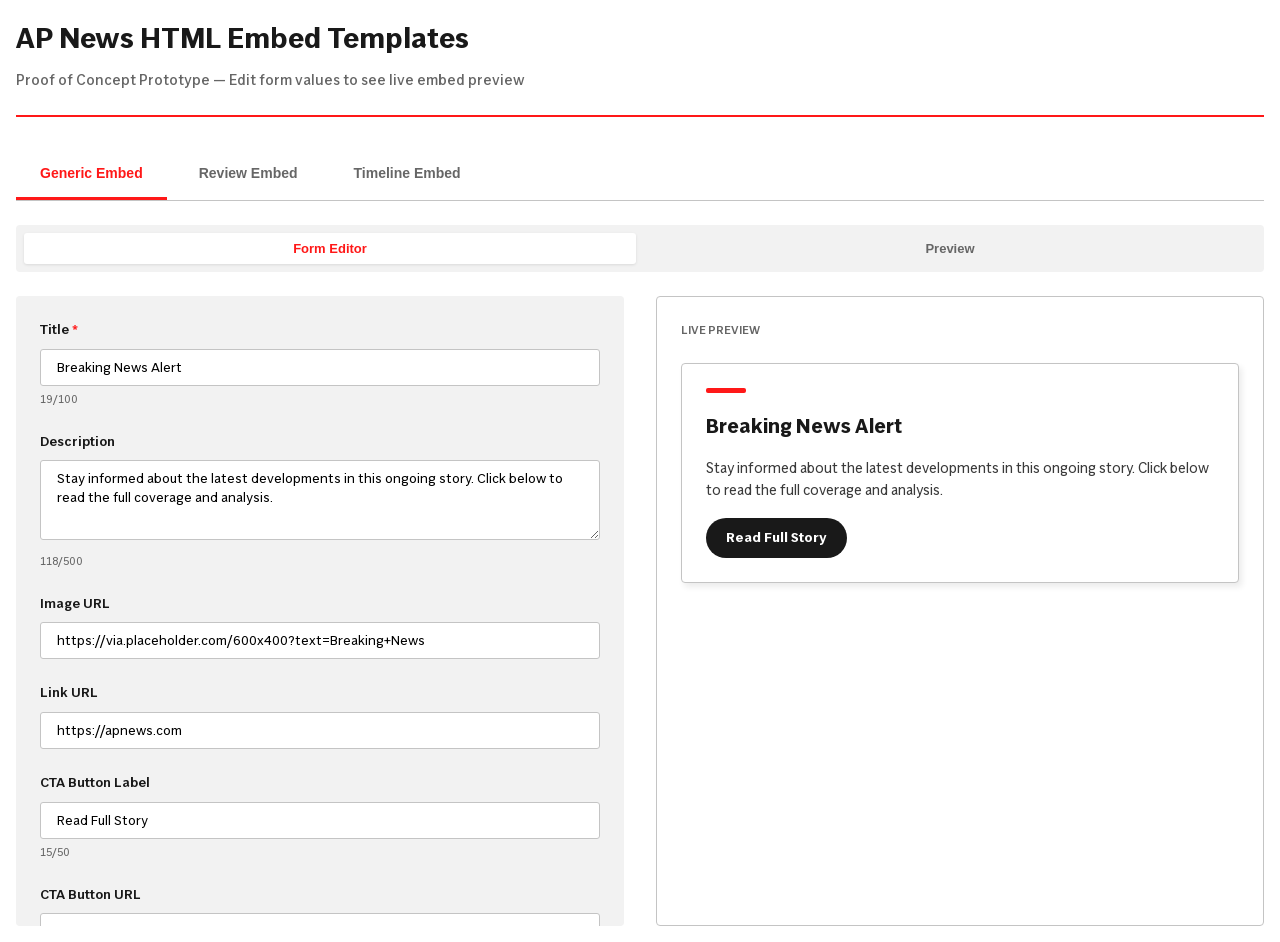
==== index.html @ eedd8fd5 "Apply AP design tokens, fix embed styling and bugs - Link ap-design-tokens.css; use AP Var variable " ====
<!DOCTYPE html>
<html lang="en">
<head>
  <meta charset="UTF-8">
  <meta name="viewport" content="width=device-width, initial-scale=1.0">
  <title>AP News HTML Embed Templates — Prototype</title>
  <link rel="stylesheet" href="ap-design-tokens.css">
  <style>
    * {
      margin: 0;
      padding: 0;
      box-sizing: border-box;
    }

    :root {
      --ap-red: var(--ap-color-brand-ap-accent-red);
      --ap-red-dark: var(--ap-color-brand-ap-adaptive-red);
      --ap-black: var(--ap-color-text-primary);
      --ap-gray-100: var(--ap-color-backgrounds-secondary);
      --ap-gray-300: var(--ap-color-elements-border-moderate);
      --ap-gray-500: var(--ap-color-text-secondary);
      --ap-gray-700: #3a3a3a;
      --spacing-xs: var(--ap-spacing-100);
      --spacing-sm: var(--ap-spacing-200);
      --spacing-md: var(--ap-spacing-400);
      --spacing-lg: var(--ap-spacing-600);
      --spacing-xl: var(--ap-spacing-700);
    }

    body {
      font-family: var(--ap-font-family);
      background: #fff;
      color: var(--ap-black);
      line-height: 1.6;
    }

    .container {
      max-width: 1400px;
      margin: 0 auto;
      padding: var(--spacing-md);
    }

    header {
      border-bottom: 2px solid var(--ap-red);
      padding-bottom: var(--spacing-lg);
      margin-bottom: var(--spacing-xl);
    }

    h1 {
      font-size: 28px;
      font-weight: 700;
      margin-bottom: var(--spacing-sm);
    }

    .subtitle {
      font-size: var(--ap-text-size-body-sm);
      color: var(--ap-gray-500);
      font-weight: 500;
    }

    /* Tabs Navigation */
    .tabs-nav {
      display: flex;
      gap: var(--spacing-sm);
      border-bottom: 1px solid var(--ap-gray-300);
      margin-bottom: var(--spacing-lg);
    }

    .tab-button {
      padding: var(--spacing-md) var(--spacing-lg);
      background: none;
      border: none;
      border-bottom: 3px solid transparent;
      cursor: pointer;
      font-size: var(--ap-text-size-nav-link);
      font-weight: 600;
      color: var(--ap-gray-500);
      transition: all 0.2s ease;
    }

    .tab-button:hover {
      color: var(--ap-black);
    }

    .tab-button.active {
      color: var(--ap-red);
      border-bottom-color: var(--ap-red);
    }

    .tab-content {
      display: none;
    }

    .tab-content.active {
      display: block;
    }

    /* Sub-tabs for Form/Preview */
    .sub-tabs {
      display: flex;
      gap: var(--spacing-sm);
      background: var(--ap-gray-100);
      padding: var(--spacing-sm);
      border-radius: 4px;
      margin-bottom: var(--spacing-lg);
    }

    .sub-tab-button {
      flex: 1;
      padding: var(--spacing-sm) var(--spacing-md);
      background: transparent;
      border: none;
      cursor: pointer;
      font-size: 13px;
      font-weight: 600;
      color: var(--ap-gray-500);
      border-radius: var(--ap-layout-border-radius-sm);
      transition: all 0.2s ease;
    }

    .sub-tab-button:hover {
      background: rgba(255, 24, 24, 0.1);
    }

    .sub-tab-button.active {
      background: white;
      color: var(--ap-red);
      box-shadow: 0 1px 3px rgba(0, 0, 0, 0.1);
    }

    .sub-tab-content {
      display: none;
    }

    .sub-tab-content.active {
      display: block;
    }

    /* Layout: Form and Preview side-by-side */
    .editor-layout {
      display: grid;
      grid-template-columns: 1fr 1fr;
      gap: var(--spacing-xl);
    }

    @media (max-width: 1024px) {
      .editor-layout {
        grid-template-columns: 1fr;
      }
    }

    /* Form Styles */
    .form-section {
      background: var(--ap-gray-100);
      padding: var(--spacing-lg);
      border-radius: 4px;
      max-height: 70vh;
      overflow-y: auto;
    }

    .form-group {
      margin-bottom: var(--spacing-lg);
    }

    .form-group label {
      display: block;
      font-size: 13px;
      font-weight: 600;
      margin-bottom: var(--spacing-sm);
      color: var(--ap-black);
    }

    .form-group label .required {
      color: var(--ap-red);
    }

    .form-group input,
    .form-group textarea,
    .form-group select {
      width: 100%;
      padding: var(--spacing-sm) var(--spacing-md);
      border: 1px solid var(--ap-gray-300);
      border-radius: var(--ap-layout-border-radius-sm);
      font-size: 13px;
      font-family: inherit;
      transition: border-color 0.2s;
    }

    .form-group input:focus,
    .form-group textarea:focus,
    .form-group select:focus {
      outline: none;
      border-color: var(--ap-red);
      box-shadow: 0 0 0 2px rgba(255, 24, 24, 0.1);
    }

    .form-group textarea {
      resize: vertical;
      min-height: 80px;
    }

    .form-group input[type="number"] {
      width: 100px;
    }

    .char-count {
      font-size: 11px;
      color: var(--ap-gray-500);
      margin-top: 4px;
    }

    .form-group-nested {
      background: white;
      padding: var(--spacing-md);
      border-radius: var(--ap-layout-border-radius-sm);
      margin-top: var(--spacing-sm);
      border: 1px solid var(--ap-gray-300);
    }

    .form-group-array {
      background: white;
      padding: var(--spacing-md);
      border-radius: var(--ap-layout-border-radius-sm);
      margin-top: var(--spacing-sm);
    }

    .array-item {
      background: var(--ap-gray-100);
      padding: var(--spacing-md);
      border-radius: var(--ap-layout-border-radius-sm);
      margin-bottom: var(--spacing-md);
      border-left: 3px solid var(--ap-red);
      position: relative;
    }

    .array-item-header {
      display: flex;
      justify-content: space-between;
      align-items: center;
      margin-bottom: var(--spacing-md);
      padding-bottom: var(--spacing-sm);
      border-bottom: 1px solid var(--ap-gray-300);
    }

    .array-item-title {
      font-size: 12px;
      font-weight: 600;
      color: var(--ap-gray-700);
    }

    .btn-remove {
      background: #f5f5f5;
      border: 1px solid var(--ap-gray-300);
      padding: 4px 8px;
      font-size: 11px;
      cursor: pointer;
      border-radius: 2px;
      color: #666;
      transition: all 0.2s;
    }

    .btn-remove:hover {
      background: #f0f0f0;
      border-color: var(--ap-red);
      color: var(--ap-red);
    }

    .btn-add-item {
      background: white;
      border: 2px dashed var(--ap-gray-300);
      padding: var(--spacing-md);
      width: 100%;
      cursor: pointer;
      font-size: 13px;
      font-weight: 600;
      color: var(--ap-red);
      border-radius: var(--ap-layout-border-radius-sm);
      transition: all 0.2s;
    }

    .btn-add-item:hover {
      border-color: var(--ap-red);
      background: rgba(255, 24, 24, 0.05);
    }

    /* Preview Styles */
    .preview-section {
      background: white;
      padding: var(--spacing-lg);
      border: 1px solid var(--ap-gray-300);
      border-radius: 4px;
      min-height: 400px;
      overflow-y: auto;
      max-height: 70vh;
    }

    .preview-label {
      font-size: 11px;
      font-weight: 600;
      text-transform: uppercase;
      color: var(--ap-gray-500);
      margin-bottom: var(--spacing-lg);
    }

    /* Generic Embed Styles */
    .ap-generic-embed {
      border: 1px solid var(--ap-gray-300);
      border-radius: 4px;
      padding: var(--spacing-lg);
      background: white;
      box-shadow: 3px 4px 6px rgba(0, 0, 0, 0.08);
    }

    .ap-embed-prompt {
      width: 40px;
      height: 5px;
      background: var(--ap-red);
      margin-bottom: var(--spacing-md);
      border-radius: 2px;
    }

    .ap-embed-title {
      font-size: var(--ap-text-size-x1);
      font-weight: 700;
      margin-bottom: var(--spacing-md);
      color: var(--ap-black);
    }

    .ap-embed-description {
      font-size: var(--ap-text-size-body-sm);
      line-height: 1.6;
      color: var(--ap-gray-700);
      margin-bottom: var(--spacing-md);
    }

    .ap-embed-image {
      width: 100%;
      max-height: 300px;
      object-fit: cover;
      border-radius: 4px;
      margin-bottom: var(--spacing-md);
    }

    .ap-embed-button {
      display: inline-block;
      padding: 10px 20px;
      background: var(--ap-color-interactive-filled-background-enabled-bg);
      color: var(--ap-color-interactive-filled-label-enabled-label);
      text-decoration: none;
      border-radius: var(--ap-layout-border-radius-lg);
      font-weight: var(--ap-font-weight-bold);
      font-size: 13px;
      transition: background 0.2s;
    }

    .ap-embed-button:hover {
      background: var(--ap-color-interactive-filled-background-hover-bg);
    }

    /* Review Embed Styles */
    .ap-review-embed {
      border: 1px solid var(--ap-gray-300);
      border-radius: 4px;
      padding: var(--spacing-lg);
      background: white;
      box-shadow: 3px 4px 6px rgba(0, 0, 0, 0.08);
    }

    .ap-review-header {
      display: grid;
      grid-template-columns: 150px 1fr;
      gap: var(--spacing-lg);
      margin-bottom: var(--spacing-lg);
      padding-bottom: var(--spacing-lg);
      border-bottom: 1px solid var(--ap-gray-300);
    }

    @media (max-width: 600px) {
      .ap-review-header {
        grid-template-columns: 100px 1fr;
        gap: var(--spacing-md);
      }
    }

    .ap-review-cover {
      width: 100%;
      aspect-ratio: 1;
      object-fit: cover;
      border-radius: 4px;
      background: var(--ap-gray-100);
    }

    .ap-review-info {
      display: flex;
      flex-direction: column;
      justify-content: center;
      min-width: 0;
    }

    .ap-review-album {
      font-size: clamp(1.5rem, 4vw, 2.5rem);
      font-weight: 700;
      font-stretch: var(--ap-font-stretch-condensed);
      letter-spacing: var(--ap-letter-spacing-tight);
      line-height: 1.1;
      margin-bottom: var(--spacing-sm);
      color: var(--ap-black);
    }

    .ap-review-artist {
      font-size: var(--ap-text-size-body-sm);
      color: var(--ap-gray-700);
      margin-bottom: var(--spacing-md);
    }

    .ap-review-rating {
      display: flex;
      align-items: center;
      gap: var(--spacing-sm);
    }

    .ap-stars {
      font-size: var(--ap-text-size-fixed-lg);
      color: var(--ap-red);
      letter-spacing: 2px;
    }

    .ap-rating-value {
      font-size: 13px;
      color: var(--ap-gray-700);
      font-weight: 600;
    }

    .ap-review-tracks {
      margin-bottom: var(--spacing-lg);
    }

    .ap-review-track {
      padding: var(--spacing-md);
      background: var(--ap-gray-100);
      border-radius: var(--ap-layout-border-radius-sm);
      margin-bottom: var(--spacing-sm);
    }

    .ap-track-label {
      display: block;
      font-size: 11px;
      font-weight: 600;
      text-transform: uppercase;
      color: var(--ap-red);
      margin-bottom: 4px;
    }

    .ap-review-track a {
      color: var(--ap-black);
      text-decoration: none;
      font-weight: 600;
      transition: color 0.2s;
    }

    .ap-review-track a:hover {
      color: var(--ap-red);
    }

    .ap-review-for-fans {
      padding-top: var(--spacing-lg);
      border-top: 1px solid var(--ap-gray-300);
    }

    .ap-for-fans-label {
      font-size: var(--ap-text-size-metadata);
      font-weight: 600;
      text-transform: uppercase;
      color: var(--ap-gray-700);
      margin-bottom: var(--spacing-sm);
    }

    .ap-for-fans-list {
      list-style: none;
      display: flex;
      flex-wrap: wrap;
      gap: var(--spacing-sm);
    }

    .ap-for-fans-list li {
      display: inline-block;
    }

    .ap-for-fans-list a {
      display: inline-block;
      padding: 4px 12px;
      background: var(--ap-gray-100);
      border-radius: var(--ap-layout-border-radius-lg);
      font-size: var(--ap-text-size-metadata);
      color: var(--ap-black);
      text-decoration: none;
      transition: all 0.2s;
    }

    .ap-for-fans-list a:hover {
      background: var(--ap-red);
      color: white;
    }

    /* Timeline Embed Styles */
    .ap-timeline-embed {
      border: 1px solid var(--ap-gray-300);
      border-radius: 4px;
      padding: var(--spacing-lg);
      background: white;
      box-shadow: 3px 4px 6px rgba(0, 0, 0, 0.08);
    }

    .ap-timeline-header {
      margin-bottom: var(--spacing-xl);
      padding-bottom: var(--spacing-lg);
      border-bottom: 1px solid var(--ap-gray-300);
    }

    .ap-timeline-title {
      font-size: var(--ap-text-size-x1);
      font-weight: 700;
      margin-bottom: var(--spacing-sm);
      color: var(--ap-black);
    }

    .ap-timeline-description {
      font-size: var(--ap-text-size-body-sm);
      color: var(--ap-gray-700);
      line-height: 1.6;
    }

    .ap-timeline-container {
      position: relative;
      padding-left: var(--spacing-lg);
    }

    .ap-timeline-container::before {
      content: '';
      position: absolute;
      left: 8px;
      top: 0;
      bottom: 0;
      width: 2px;
      background: var(--ap-gray-300);
    }

    .ap-timeline-marker {
      position: relative;
      margin-bottom: var(--spacing-xl);
    }

    .ap-timeline-marker::before {
      content: '';
      position: absolute;
      left: -21px;
      top: 6px;
      width: 18px;
      height: 18px;
      background: white;
      border: 3px solid var(--ap-red);
      border-radius: 50%;
      z-index: 1;
    }

    .ap-timeline-date {
      font-size: var(--ap-text-size-metadata);
      font-weight: 700;
      text-transform: uppercase;
      color: var(--ap-red);
      margin-bottom: var(--spacing-sm);
    }

    .ap-timeline-event {
      background: var(--ap-gray-100);
      padding: var(--spacing-md);
      border-radius: var(--ap-layout-border-radius-sm);
    }

    .ap-timeline-event-title {
      font-size: var(--ap-text-size-body-base);
      font-weight: 700;
      margin-bottom: var(--spacing-sm);
      color: var(--ap-black);
    }

    .ap-timeline-event-description {
      font-size: 13px;
      color: var(--ap-gray-700);
      line-height: 1.6;
      margin-bottom: var(--spacing-md);
    }

    .ap-timeline-event-image {
      width: 100%;
      max-height: 200px;
      object-fit: cover;
      border-radius: var(--ap-layout-border-radius-sm);
      margin-bottom: var(--spacing-md);
    }

    .ap-timeline-event-link {
      display: inline-block;
      color: var(--ap-red);
      text-decoration: none;
      font-size: var(--ap-text-size-metadata);
      font-weight: 600;
      transition: color 0.2s;
    }

    .ap-timeline-event-link:hover {
      color: var(--ap-red-dark);
    }

    /* Empty State */
    .empty-state {
      text-align: center;
      padding: var(--spacing-xl);
      color: var(--ap-gray-500);
    }

    .empty-state p {
      font-size: 14px;
    }

  </style>
</head>
<body>

<div class="container">
  <header>
    <h1>AP News HTML Embed Templates</h1>
    <p class="subtitle">Proof of Concept Prototype — Edit form values to see live embed preview</p>
  </header>

  <!-- Main Tabs -->
  <div class="tabs-nav">
    <button class="tab-button active" data-tab="generic">Generic Embed</button>
    <button class="tab-button" data-tab="review">Review Embed</button>
    <button class="tab-button" data-tab="timeline">Timeline Embed</button>
  </div>

  <!-- Generic Embed Tab -->
  <div id="generic" class="tab-content active">
    <div class="sub-tabs">
      <button class="sub-tab-button active" data-subtab="generic-form">Form Editor</button>
      <button class="sub-tab-button" data-subtab="generic-preview">Preview</button>
    </div>

    <!-- Form View -->
    <div id="generic-form" class="sub-tab-content active">
      <div class="editor-layout">
        <div class="form-section">
          <form id="genericForm">
            <div class="form-group">
              <label>Title <span class="required">*</span></label>
              <input type="text" name="title" maxlength="100" placeholder="Enter embed title" required>
              <div class="char-count"><span class="count">0</span>/100</div>
            </div>

            <div class="form-group">
              <label>Description</label>
              <textarea name="description" maxlength="500" placeholder="Enter description (optional)"></textarea>
              <div class="char-count"><span class="count">0</span>/500</div>
            </div>

            <div class="form-group">
              <label>Image URL</label>
              <input type="url" name="image" placeholder="https://example.com/image.jpg">
            </div>

            <div class="form-group">
              <label>Link URL</label>
              <input type="url" name="link" placeholder="https://example.com">
            </div>

            <div class="form-group">
              <label>CTA Button Label</label>
              <input type="text" name="ctaButtonText" maxlength="50" placeholder="e.g., Read Full Story">
              <div class="char-count"><span class="count">0</span>/50</div>
            </div>

            <div class="form-group">
              <label>CTA Button URL</label>
              <input type="url" name="ctaButtonUrl" placeholder="https://example.com">
            </div>
          </form>
        </div>

        <div class="preview-section">
          <div class="preview-label">Live Preview</div>
          <div id="genericPreview"></div>
        </div>
      </div>
    </div>

    <!-- Preview Only View -->
    <div id="generic-preview" class="sub-tab-content">
      <div class="preview-section" style="margin: 0;">
        <div class="preview-label">Embed Preview</div>
        <div id="genericPreviewOnly"></div>
      </div>
    </div>
  </div>

  <!-- Review Embed Tab -->
  <div id="review" class="tab-content">
    <div class="sub-tabs">
      <button class="sub-tab-button active" data-subtab="review-form">Form Editor</button>
      <button class="sub-tab-button" data-subtab="review-preview">Preview</button>
    </div>

    <!-- Form View -->
    <div id="review-form" class="sub-tab-content active">
      <div class="editor-layout">
        <div class="form-section">
          <form id="reviewForm">
            <div class="form-group">
              <label>Album Name <span class="required">*</span></label>
              <input type="text" name="albumName" maxlength="100" placeholder="e.g., Midnights" required>
              <div class="char-count"><span class="count">0</span>/100</div>
            </div>

            <div class="form-group">
              <label>Artist Name <span class="required">*</span></label>
              <input type="text" name="artistName" maxlength="100" placeholder="e.g., Taylor Swift" required>
              <div class="char-count"><span class="count">0</span>/100</div>
            </div>

            <div class="form-group">
              <label>Rating (0-5 stars) <span class="required">*</span></label>
              <input type="number" name="rating" min="0" max="5" step="0.5" placeholder="3.5" required>
            </div>

            <div class="form-group">
              <label>Cover Art URL</label>
              <input type="url" name="coverArt" placeholder="https://example.com/cover.jpg">
            </div>

            <div class="form-group">
              <label>Best Track</label>
              <div class="form-group-nested">
                <div class="form-group">
                  <label>Track Name</label>
                  <input type="text" name="bestTrackLabel" maxlength="100" placeholder="e.g., Anti-Hero">
                  <div class="char-count"><span class="count">0</span>/100</div>
                </div>
                <div class="form-group">
                  <label>Track Link</label>
                  <input type="url" name="bestTrackUrl" placeholder="https://example.com/track">
                </div>
              </div>
            </div>

            <div class="form-group">
              <label>Skip Track</label>
              <div class="form-group-nested">
                <div class="form-group">
                  <label>Track Name</label>
                  <input type="text" name="skipTrackLabel" maxlength="100" placeholder="e.g., Snow On The Beach">
                  <div class="char-count"><span class="count">0</span>/100</div>
                </div>
                <div class="form-group">
                  <label>Track Link</label>
                  <input type="url" name="skipTrackUrl" placeholder="https://example.com/track">
                </div>
              </div>
            </div>

            <div class="form-group">
              <label>For Fans Of (max 5)</label>
              <div class="form-group-array" id="forFansContainer">
                <!-- Items added dynamically -->
              </div>
              <button type="button" class="btn-add-item" onclick="addForFansItem('review')">+ Add Artist/Genre</button>
            </div>
          </form>
        </div>

        <div class="preview-section">
          <div class="preview-label">Live Preview</div>
          <div id="reviewPreview"></div>
        </div>
      </div>
    </div>

    <!-- Preview Only View -->
    <div id="review-preview" class="sub-tab-content">
      <div class="preview-section" style="margin: 0;">
        <div class="preview-label">Embed Preview</div>
        <div id="reviewPreviewOnly"></div>
      </div>
    </div>
  </div>

  <!-- Timeline Embed Tab -->
  <div id="timeline" class="tab-content">
    <div class="sub-tabs">
      <button class="sub-tab-button active" data-subtab="timeline-form">Form Editor</button>
      <button class="sub-tab-button" data-subtab="timeline-preview">Preview</button>
    </div>

    <!-- Form View -->
    <div id="timeline-form" class="sub-tab-content active">
      <div class="editor-layout">
        <div class="form-section">
          <form id="timelineForm">
            <div class="form-group">
              <label>Timeline Title <span class="required">*</span></label>
              <input type="text" name="title" maxlength="100" placeholder="e.g., Key Events in the Conflict" required>
              <div class="char-count"><span class="count">0</span>/100</div>
            </div>

            <div class="form-group">
              <label>Timeline Description</label>
              <textarea name="description" maxlength="300" placeholder="Optional introduction to the timeline"></textarea>
              <div class="char-count"><span class="count">0</span>/300</div>
            </div>

            <div class="form-group">
              <label>Date Markers (3-10 required) <span class="required">*</span></label>
              <div class="form-group-array" id="markersContainer">
                <!-- Items added dynamically -->
              </div>
              <button type="button" class="btn-add-item" onclick="addTimelineMarker()">+ Add Date Marker</button>
            </div>
          </form>
        </div>

        <div class="preview-section">
          <div class="preview-label">Live Preview</div>
          <div id="timelinePreview"></div>
        </div>
      </div>
    </div>

    <!-- Preview Only View -->
    <div id="timeline-preview" class="sub-tab-content">
      <div class="preview-section" style="margin: 0;">
        <div class="preview-label">Embed Preview</div>
        <div id="timelinePreviewOnly"></div>
      </div>
    </div>
  </div>
</div>

<script>
  // Sample Data
  const sampleData = {
    generic: {
      title: "Breaking News Alert",
      description: "Stay informed about the latest developments in this ongoing story. Click below to read the full coverage and analysis.",
      image: "https://via.placeholder.com/600x400?text=Breaking+News",
      link: "https://apnews.com",
      ctaButtonText: "Read Full Story",
      ctaButtonUrl: "https://apnews.com"
    },
    review: {
      albumName: "The Tortured Poets Department",
      artistName: "Taylor Swift",
      rating: 4.5,
      coverArt: "https://via.placeholder.com/300x300?text=Album+Cover",
      bestTrackLabel: "All Too Well (10 Min Version)",
      bestTrackUrl: "https://apnews.com",
      skipTrackLabel: "Vigilante Sh*t",
      skipTrackUrl: "https://apnews.com",
      forFansOf: [
        { label: "Folklore", url: "https://apnews.com" },
        { label: "Indie Folk", url: "https://apnews.com" }
      ]
    },
    timeline: {
      title: "Ukraine Crisis: Key Events",
      description: "A chronology of major events since Russia's invasion of Ukraine in February 2022.",
      markers: [
        {
          date: "February 24, 2022",
          title: "Russia Invades Ukraine",
          description: "Russian forces launch a full-scale military invasion across multiple fronts.",
          image: "https://via.placeholder.com/400x300?text=Event+1",
          link: "https://apnews.com"
        },
        {
          date: "March 2, 2022",
          title: "Kharkiv Offensive",
          description: "Ukrainian forces mount counteroffensive near Kharkiv, pushing back Russian advances.",
          image: "https://via.placeholder.com/400x300?text=Event+2",
          link: "https://apnews.com"
        },
        {
          date: "May 9, 2022",
          title: "Victory Day Parade",
          description: "Russia celebrates Victory Day with military parade in Moscow amid ongoing conflict.",
          image: "https://via.placeholder.com/400x300?text=Event+3",
          link: "https://apnews.com"
        }
      ]
    }
  };

  // Escape HTML (define early so it can be used in other functions)
  function escapeHtml(text) {
    const div = document.createElement('div');
    div.textContent = text;
    return div.innerHTML;
  }

  // Initialize with sample data
  function initializePrototype() {
    populateForm('generic', sampleData.generic);
    populateForm('review', sampleData.review);
    populateForm('timeline', sampleData.timeline);
    
    renderAllPreviews();
  }

  // Tab Navigation
  document.querySelectorAll('.tab-button').forEach(button => {
    button.addEventListener('click', (e) => {
      const tabName = e.target.dataset.tab;
      
      document.querySelectorAll('.tab-content').forEach(tab => tab.classList.remove('active'));
      document.querySelectorAll('.tab-button').forEach(btn => btn.classList.remove('active'));
      
      document.getElementById(tabName).classList.add('active');
      e.target.classList.add('active');
    });
  });

  // Sub-tab Navigation
  document.querySelectorAll('.sub-tab-button').forEach(button => {
    button.addEventListener('click', (e) => {
      const subtabName = e.target.dataset.subtab;
      const tabGroup = e.target.closest('.tab-content');
      
      tabGroup.querySelectorAll('.sub-tab-content').forEach(tab => tab.classList.remove('active'));
      tabGroup.querySelectorAll('.sub-tab-button').forEach(btn => btn.classList.remove('active'));
      
      document.getElementById(subtabName).classList.add('active');
      e.target.classList.add('active');
    });
  });

  // Form Population and Rendering
  function populateForm(template, data) {
    const form = document.getElementById(template + 'Form');
    if (!form) return;

    if (template === 'generic') {
      form.querySelector('[name="title"]').value = data.title || '';
      form.querySelector('[name="description"]').value = data.description || '';
      form.querySelector('[name="image"]').value = data.image || '';
      form.querySelector('[name="link"]').value = data.link || '';
      form.querySelector('[name="ctaButtonText"]').value = data.ctaButtonText || '';
      form.querySelector('[name="ctaButtonUrl"]').value = data.ctaButtonUrl || '';
      
      form.querySelectorAll('input, textarea').forEach(field => {
        field.addEventListener('input', () => renderGenericPreview());
      });
      updateCharCounts(form);
    } 
    else if (template === 'review') {
      form.querySelector('[name="albumName"]').value = data.albumName || '';
      form.querySelector('[name="artistName"]').value = data.artistName || '';
      form.querySelector('[name="rating"]').value = data.rating || '';
      form.querySelector('[name="coverArt"]').value = data.coverArt || '';
      form.querySelector('[name="bestTrackLabel"]').value = data.bestTrackLabel || '';
      form.querySelector('[name="bestTrackUrl"]').value = data.bestTrackUrl || '';
      form.querySelector('[name="skipTrackLabel"]').value = data.skipTrackLabel || '';
      form.querySelector('[name="skipTrackUrl"]').value = data.skipTrackUrl || '';
      
      form.querySelectorAll('input, textarea').forEach(field => {
        field.addEventListener('input', () => renderReviewPreview());
      });
      
      data.forFansOf?.forEach(item => {
        addForFansItem('review', item);
      });
      
      updateCharCounts(form);
    }
    else if (template === 'timeline') {
      form.querySelector('[name="title"]').value = data.title || '';
      form.querySelector('[name="description"]').value = data.description || '';
      
      form.querySelectorAll('input, textarea').forEach(field => {
        field.addEventListener('input', () => renderTimelinePreview());
      });
      
      data.markers?.forEach((marker, index) => {
        addTimelineMarker(marker);
      });
      
      updateCharCounts(form);
    }
  }

  // Character Counter
  function updateCharCounts(form = document) {
    form.querySelectorAll('input[maxlength], textarea[maxlength]').forEach(field => {
      const counter = field.parentElement.querySelector('.char-count .count');
      if (counter) {
        counter.textContent = field.value.length;
        field.addEventListener('input', () => {
          counter.textContent = field.value.length;
        });
      }
    });
  }

  // Generic Embed Rendering
  function renderGenericPreview() {
    const form = document.getElementById('genericForm');
    const data = {
      title: form.querySelector('[name="title"]').value,
      description: form.querySelector('[name="description"]').value,
      image: form.querySelector('[name="image"]').value,
      link: form.querySelector('[name="link"]').value,
      ctaButtonText: form.querySelector('[name="ctaButtonText"]').value,
      ctaButtonUrl: form.querySelector('[name="ctaButtonUrl"]').value
    };

    const html = `
      <div class="ap-generic-embed">
        <div class="ap-embed-prompt"></div>
        ${data.title ? `<h2 class="ap-embed-title">${escapeHtml(data.title)}</h2>` : '<p class="empty-state">Add a title to see preview</p>'}
        ${data.description ? `<p class="ap-embed-description">${escapeHtml(data.description)}</p>` : ''}
        ${data.image ? `<img src="${data.image}" alt="" class="ap-embed-image" onerror="this.style.display='none'">` : ''}
        ${data.ctaButtonText && data.ctaButtonUrl ? `<a href="${data.ctaButtonUrl}" class="ap-embed-button">${escapeHtml(data.ctaButtonText)}</a>` : ''}
      </div>
    `;

    document.getElementById('genericPreview').innerHTML = html;
    document.getElementById('genericPreviewOnly').innerHTML = html;
  }

  // Review Embed Rendering
  function renderReviewPreview() {
    const form = document.getElementById('reviewForm');
    const albumName = form.querySelector('[name="albumName"]').value;
    const artistName = form.querySelector('[name="artistName"]').value;
    const rating = parseFloat(form.querySelector('[name="rating"]').value) || 0;
    const coverArt = form.querySelector('[name="coverArt"]').value;
    const bestTrackLabel = form.querySelector('[name="bestTrackLabel"]').value;
    const bestTrackUrl = form.querySelector('[name="bestTrackUrl"]').value;
    const skipTrackLabel = form.querySelector('[name="skipTrackLabel"]').value;
    const skipTrackUrl = form.querySelector('[name="skipTrackUrl"]').value;

    const forFansItems = Array.from(form.querySelectorAll('.array-item')).map(item => ({
      label: item.querySelector('[name*="Label"]')?.value || '',
      url: item.querySelector('[name*="Url"]')?.value || ''
    })).filter(item => item.label && item.url);

    const stars = renderStars(rating);

    if (!albumName || !artistName) {
      document.getElementById('reviewPreview').innerHTML = '<p class="empty-state">Add album and artist names to see preview</p>';
      document.getElementById('reviewPreviewOnly').innerHTML = '<p class="empty-state">Add album and artist names to see preview</p>';
      return;
    }

    let html = `
      <div class="ap-review-embed">
        <h3 class="ap-review-album">${escapeHtml(albumName)}</h3>
        <div class="ap-review-header">
          ${coverArt ? `<img src="${coverArt}" alt="${escapeHtml(albumName)}" class="ap-review-cover" onerror="this.style.display='none'">` : '<div class="ap-review-cover" style="background: #f0f0f0;"></div>'}
          <div class="ap-review-info">
            <p class="ap-review-artist">${escapeHtml(artistName)}</p>
            <div class="ap-review-rating">
              <span class="ap-stars">${stars}</span>
              <span class="ap-rating-value">${rating}/5</span>
            </div>
          </div>
        </div>
    `;

    if (bestTrackLabel || skipTrackLabel) {
      html += '<div class="ap-review-tracks">';
      if (bestTrackLabel) {
        html += `
          <div class="ap-review-track ap-track-best">
            <span class="ap-track-label">Best Track</span>
            ${bestTrackUrl ? `<a href="${bestTrackUrl}">${escapeHtml(bestTrackLabel)}</a>` : `<span>${escapeHtml(bestTrackLabel)}</span>`}
          </div>
        `;
      }
      if (skipTrackLabel) {
        html += `
          <div class="ap-review-track ap-track-skip">
            <span class="ap-track-label">Skip Track</span>
            ${skipTrackUrl ? `<a href="${skipTrackUrl}">${escapeHtml(skipTrackLabel)}</a>` : `<span>${escapeHtml(skipTrackLabel)}</span>`}
          </div>
        `;
      }
      html += '</div>';
    }

    if (forFansItems.length > 0) {
      html += `
        <div class="ap-review-for-fans">
          <p class="ap-for-fans-label">For fans of:</p>
          <ul class="ap-for-fans-list">
            ${forFansItems.map(item => `<li><a href="${item.url}">${escapeHtml(item.label)}</a></li>`).join('')}
          </ul>
        </div>
      `;
    }

    html += '</div>';

    document.getElementById('reviewPreview').innerHTML = html;
    document.getElementById('reviewPreviewOnly').innerHTML = html;
  }

  // Timeline Embed Rendering
  function renderTimelinePreview() {
    const form = document.getElementById('timelineForm');
    const title = form.querySelector('[name="title"]').value;
    const description = form.querySelector('[name="description"]').value;
    
    const markers = Array.from(form.querySelectorAll('.array-item')).map(item => ({
      date: item.querySelector('[name*="Date"]')?.value || '',
      title: item.querySelector('[name*="Title"]')?.value || '',
      description: item.querySelector('[name*="Description"]')?.value || '',
      image: item.querySelector('[name*="Image"]')?.value || '',
      link: item.querySelector('[name*="Link"]')?.value || ''
    })).filter(m => m.date && m.title);

    if (!title || markers.length === 0) {
      document.getElementById('timelinePreview').innerHTML = '<p class="empty-state">Add a title and at least one date marker to see preview</p>';
      document.getElementById('timelinePreviewOnly').innerHTML = '<p class="empty-state">Add a title and at least one date marker to see preview</p>';
      return;
    }

    let html = `
      <div class="ap-timeline-embed">
        <div class="ap-timeline-header">
          <h2 class="ap-timeline-title">${escapeHtml(title)}</h2>
          ${description ? `<p class="ap-timeline-description">${escapeHtml(description)}</p>` : ''}
        </div>
        <div class="ap-timeline-container">
    `;

    markers.forEach(marker => {
      html += `
        <div class="ap-timeline-marker">
          <div class="ap-timeline-date">${escapeHtml(marker.date)}</div>
          <div class="ap-timeline-event">
            <h3 class="ap-timeline-event-title">${escapeHtml(marker.title)}</h3>
            ${marker.description ? `<p class="ap-timeline-event-description">${escapeHtml(marker.description)}</p>` : ''}
            ${marker.image ? `<img src="${marker.image}" alt="" class="ap-timeline-event-image" onerror="this.style.display='none'">` : ''}
            ${marker.link ? `<a href="${marker.link}" class="ap-timeline-event-link">Read Full Story</a>` : ''}
          </div>
        </div>
      `;
    });

    html += `
        </div>
      </div>
    `;

    document.getElementById('timelinePreview').innerHTML = html;
    document.getElementById('timelinePreviewOnly').innerHTML = html;
  }

  // Helper: Render Stars
  function renderStars(rating) {
    const fullStars = Math.floor(rating);
    const hasHalf = rating % 1 !== 0;
    let stars = '★'.repeat(fullStars);
    if (hasHalf) stars += '⯨';
    stars += '☆'.repeat(5 - Math.ceil(rating));
    return stars;
  }

  // Add For Fans Item
  function addForFansItem(template, item = {}) {
    const form = document.getElementById(template + 'Form');
    const container = form.querySelector('#forFansContainer');
    const itemId = Date.now() + Math.random();
    
    const html = `
      <div class="array-item">
        <div class="array-item-header">
          <span class="array-item-title">Artist/Genre</span>
          <button type="button" class="btn-remove" onclick="this.closest('.array-item').remove(); renderReviewPreview();">Remove</button>
        </div>
        <div class="form-group">
          <label>Name</label>
          <input type="text" name="forFansLabel_${itemId}" maxlength="100" placeholder="e.g., The National" value="${escapeHtml(item.label || '')}">
        </div>
        <div class="form-group">
          <label>Link</label>
          <input type="url" name="forFansUrl_${itemId}" placeholder="https://example.com" value="${escapeHtml(item.url || '')}">
        </div>
      </div>
    `;

    const itemElement = document.createElement('div');
    itemElement.innerHTML = html;
    const newItem = itemElement.firstElementChild;
    container.appendChild(newItem);
    
    newItem.querySelectorAll('input').forEach(field => {
      field.addEventListener('input', () => renderReviewPreview());
    });
  }

  // Add Timeline Marker
  function addTimelineMarker(marker = {}) {
    const form = document.getElementById('timelineForm');
    const container = form.querySelector('#markersContainer');
    const itemId = Date.now() + Math.random();
    
    const html = `
      <div class="array-item">
        <div class="array-item-header">
          <span class="array-item-title">Date Marker</span>
          <button type="button" class="btn-remove" onclick="this.closest('.array-item').remove(); renderTimelinePreview();">Remove</button>
        </div>
        <div class="form-group">
          <label>Date <span class="required">*</span></label>
          <input type="text" name="markerDate_${itemId}" placeholder="e.g., January 15, 2024" value="${escapeHtml(marker.date || '')}" required>
        </div>
        <div class="form-group">
          <label>Event Title <span class="required">*</span></label>
          <input type="text" name="markerTitle_${itemId}" maxlength="100" placeholder="Brief event headline" value="${escapeHtml(marker.title || '')}" required>
        </div>
        <div class="form-group">
          <label>Event Description</label>
          <textarea name="markerDescription_${itemId}" maxlength="300" placeholder="More detail about the event">${escapeHtml(marker.description || '')}</textarea>
        </div>
        <div class="form-group">
          <label>Event Image URL</label>
          <input type="url" name="markerImage_${itemId}" placeholder="https://example.com/image.jpg" value="${escapeHtml(marker.image || '')}">
        </div>
        <div class="form-group">
          <label>Related Article Link</label>
          <input type="url" name="markerLink_${itemId}" placeholder="https://apnews.com/article" value="${escapeHtml(marker.link || '')}">
        </div>
      </div>
    `;

    const itemElement = document.createElement('div');
    itemElement.innerHTML = html;
    const newItem = itemElement.firstElementChild;
    container.appendChild(newItem);
    
    newItem.querySelectorAll('input, textarea').forEach(field => {
      field.addEventListener('input', () => renderTimelinePreview());
    });
  }

  // Render all previews
  function renderAllPreviews() {
    renderGenericPreview();
    renderReviewPreview();
    renderTimelinePreview();
  }

  // Initialize on load
  window.addEventListener('load', initializePrototype);
</script>

</body>
</html>
---- ap-design-tokens.css ----
/**
 * AP News Design Tokens
 * Mapped from ap_news-design-tokens.json (Figma export)
 * Use these CSS custom properties for consistent styling across prototypes.
 */

@font-face {
  font-family: "AP Var";
  src: url("fonts/APVarW05-Regular.woff2") format("woff2");
  font-display: swap;
}

:root {
  /* ========== Layout — Border radius (Utility) ========== */
  --ap-layout-border-radius-sm: 0.1875rem;
  --ap-layout-border-radius-md: 0.5rem;
  --ap-layout-border-radius-lg: 1.5rem;
  --ap-layout-border-radius-xl: 2rem;

  /* ========== Layout — Size (Utility) ========== */
  --ap-layout-size-00: 0rem;
  --ap-layout-size-04: 0.25rem;
  --ap-layout-size-08: 0.5rem;
  --ap-layout-size-12: 0.75rem;
  --ap-layout-size-16: 1rem;
  --ap-layout-size-20: 1.25rem;
  --ap-layout-size-24: 1.5rem;
  --ap-layout-size-32: 2rem;
  --ap-layout-size-40: 2.5rem;
  --ap-layout-size-48: 3rem;
  --ap-layout-size-56: 3.5rem;
  --ap-layout-size-64: 4rem;
  --ap-layout-size-72: 4.5rem;
  --ap-layout-size-80: 5rem;
  --ap-layout-size-96: 6rem;

  /* ========== Layout — Stroke (Utility) ========== */
  --ap-layout-stroke-01: 0.0625rem;
  --ap-layout-stroke-02: 0.125rem;
  --ap-layout-stroke-03: 0.1875rem;
  --ap-layout-stroke-05: 0.3125rem;
  --ap-layout-stroke-07: 0.4375rem;
  --ap-layout-stroke-10: 0.625rem;

  /* ========== Spacing (Responsive — SM) ========== */
  --ap-spacing-0: 0rem;
  --ap-spacing-100: 0.25rem;
  --ap-spacing-200: 0.5rem;
  --ap-spacing-300: 0.75rem;
  --ap-spacing-400: 1rem;
  --ap-spacing-500: 1.25rem;
  --ap-spacing-600: 1.5rem;
  --ap-spacing-700: 2rem;
  --ap-spacing-800: 3rem;
  --ap-spacing-900: 4rem;
  --ap-spacing-screen-margins: 1.25rem;

  /* ========== Typography — Font (Utility) ========== */
  --ap-font-family: "AP Var", -apple-system, BlinkMacSystemFont, "Segoe UI", Roboto, "Helvetica Neue", Arial, sans-serif;
  --ap-font-weight-regular: 400;
  --ap-font-weight-medium: 500;
  --ap-font-weight-bold: 700;
  /* Font stretch: Figma 50% = condensed, 75% = semi-condensed, 100% = normal */
  --ap-font-stretch-condensed: 50%;
  --ap-font-stretch-semi-condensed: 75%;
  --ap-font-stretch-normal: 100%;
  --ap-letter-spacing-tight: -0.0313rem;
  --ap-letter-spacing-wide: 0.0625rem;

  /* ========== Typography — Text sizes (Utility / Responsive SM) ========== */
  --ap-text-size-metadata: 0.75rem;
  --ap-text-size-utility-sm: 0.75rem;
  --ap-text-size-body-sm: 0.875rem;
  --ap-text-size-fixed-sm: 0.875rem;
  --ap-text-size-nav-link: 0.875rem;
  --ap-text-size-utility-md: 0.875rem;
  --ap-text-size-body-base: 1rem;
  --ap-text-size-fixed-md: 1rem;
  --ap-text-size-utility-lg: 1rem;
  --ap-text-size-fixed-lg: 1.125rem;
  --ap-text-size-body-lg: 1.25rem;
  /* X-scale */
  --ap-text-size-x-3: 0.625rem;
  --ap-text-size-x-2: 0.75rem;
  --ap-text-size-x-1: 0.875rem;
  --ap-text-size-x-base: 1rem;
  --ap-text-size-x1: 1.25rem;
  --ap-text-size-x2: 1.5rem;
  --ap-text-size-x3: 2rem;
  --ap-text-size-x4: 2.5rem;
  --ap-text-size-x5: 3rem;
  /* Special */
  --ap-text-size-mobile-priority-sm: 0.875rem;
  --ap-text-size-mobile-priority-md: 1rem;
  --ap-text-size-mobile-priority-lg: 1.25rem;
  --ap-text-size-story-page-headline-sm: 1.25rem;
  --ap-text-size-story-page-headline-md: 1.5rem;
  --ap-text-size-story-page-headline-lg: 2rem;
  --ap-text-size-breaking-heading: 2.5rem;

  /* ========== Colors — Surface Light ========== */
  /* Backgrounds */
  --ap-color-backgrounds-primary: #ffffff;
  --ap-color-backgrounds-secondary: #f2f2f2;
  --ap-color-backgrounds-tertiary: #efefef;
  --ap-color-backgrounds-elevated: #ffffff;
  --ap-color-backgrounds-header-primary: #191919;
  --ap-color-backgrounds-header-secondary: #3a3a3a;
  --ap-color-backgrounds-overlay: #00000080;
  --ap-color-backgrounds-ap-alert-blue: #0042a9;
  --ap-color-backgrounds-ap-alert-red: #da1026;

  /* Brand */
  --ap-color-brand-ap-accent-red: #ff1818;
  --ap-color-brand-ap-adaptive-red: #da1026;
  --ap-color-brand-ap-brand-red: #ff1818;
  --ap-color-brand-ap-solid-red: #da1026;

  /* Elements */
  --ap-color-elements-border-bold: #191919;
  --ap-color-elements-border-moderate: #c4c4c4;
  --ap-color-elements-border-subtle: #e6e6e7;
  --ap-color-elements-list-item-disc: #191919;

  /* Icons */
  --ap-color-icons-primary-enabled: #191919;
  --ap-color-icons-primary-hover: #a8a8a9;
  --ap-color-icons-primary-active: #515151;
  --ap-color-icons-primary-disabled: #a8a8a9;
  --ap-color-icons-primary-selected: #3a3a3a;
  --ap-color-icons-primary-enabled-semi-trans-50: #00000080;
  --ap-color-icons-secondary-enabled: #666666;
  --ap-color-icons-secondary-hover: #191919;
  --ap-color-icons-secondary-active: #515151;
  --ap-color-icons-secondary-disabled: #a8a8a9;
  --ap-color-icons-secondary-selected: #3a3a3a;
  --ap-color-icons-inverse-enabled: #ffffff;
  --ap-color-icons-inverse-hovered: #f2f2f2;
  --ap-color-icons-inverse-active: #efefef;
  --ap-color-icons-inverse-disabled: #c4c4c4;
  --ap-color-icons-inverse-selected: #efefef;

  /* Interactive — Filled */
  --ap-color-interactive-filled-background-enabled-bg: #191919;
  --ap-color-interactive-filled-background-hover-bg: #515151;
  --ap-color-interactive-filled-background-active-bg: #3a3a3a;
  --ap-color-interactive-filled-background-disabled-bg: #efefef;
  --ap-color-interactive-filled-background-selected-bg: #3a3a3a;
  --ap-color-interactive-filled-icon-enabled-icon: #ffffff;
  --ap-color-interactive-filled-icon-hover-icon: #ffffff;
  --ap-color-interactive-filled-icon-active-icon: #ffffff;
  --ap-color-interactive-filled-icon-disabled-icon: #a8a8a9;
  --ap-color-interactive-filled-icon-selected-icon: #ffffff;
  --ap-color-interactive-filled-label-enabled-label: #ffffff;
  --ap-color-interactive-filled-label-hover-label: #ffffff;
  --ap-color-interactive-filled-label-active-label: #ffffff;
  --ap-color-interactive-filled-label-disabled-label: #c4c4c4;
  --ap-color-interactive-filled-label-selected-label: #ffffff;

  /* Interactive — Outlined */
  --ap-color-interactive-outlined-background-enabled-bg: #ffffff00;
  --ap-color-interactive-outlined-background-hover-bg: #f2f2f2;
  --ap-color-interactive-outlined-background-active-bg: #f2f2f2;
  --ap-color-interactive-outlined-background-disabled-bg: #ffffff00;
  --ap-color-interactive-outlined-background-selected-bg: #f2f2f2;
  --ap-color-interactive-outlined-background-enabled-bg-grey-test: #ffffff80;
  --ap-color-interactive-outlined-border-enabled-border: #a8a8a9;
  --ap-color-interactive-outlined-border-hover-border: #191919;
  --ap-color-interactive-outlined-border-active-border: #191919;
  --ap-color-interactive-outlined-border-disabled-border: #c4c4c4;
  --ap-color-interactive-outlined-border-selected-border: #191919;
  --ap-color-interactive-outlined-icon-enabled-icon: #191919;
  --ap-color-interactive-outlined-icon-hover-icon: #191919;
  --ap-color-interactive-outlined-icon-active-icon: #191919;
  --ap-color-interactive-outlined-icon-disabled-icon: #c4c4c4;
  --ap-color-interactive-outlined-icon-selected-icon: #191919;
  --ap-color-interactive-outlined-label-enabled-label: #191919;
  --ap-color-interactive-outlined-label-hover-label: #191919;
  --ap-color-interactive-outlined-label-active-label: #3a3a3a;
  --ap-color-interactive-outlined-label-disabled-label: #c4c4c4;
  --ap-color-interactive-outlined-label-selected-label: #191919;

  /* Interactive — Text link */
  --ap-color-interactive-text-link-enabled: #0042a9;
  --ap-color-interactive-text-link-hover: #002860;
  --ap-color-interactive-text-link-active: #0042a9;
  --ap-color-interactive-text-link-disabled: #c4c4c4;
  --ap-color-interactive-text-link-selected: #002860;
  --ap-color-interactive-text-link-subtle-enabled: #191919;
  --ap-color-interactive-text-link-subtle-hover: #a8a8a9;
  --ap-color-interactive-text-link-subtle-active: #191919;
  --ap-color-interactive-text-link-subtle-disabled: #c4c4c4;
  --ap-color-interactive-text-link-subtle-selected: #191919;

  /* Notification */
  --ap-color-notification-icon: #191919;
  --ap-color-notification-icon-inverse: #ffffff;
  --ap-color-notification-neutral-bg: #515151;
  --ap-color-notification-text: #191919;
  --ap-color-notification-text-inverse: #ffffff;
  --ap-color-notification-announcement-background: #efefef;
  --ap-color-notification-announcement-border: #e6e6e7;
  --ap-color-notification-feedback-error-background: #fff4f0;
  --ap-color-notification-feedback-error-border: #da1026;
  --ap-color-notification-feedback-info-background: #e0f0ff;
  --ap-color-notification-feedback-info-border: #0081e1;
  --ap-color-notification-feedback-success-background: #f4fdee;
  --ap-color-notification-feedback-success-border: #00945a;
  --ap-color-notification-feedback-warning-background: #fffcea;
  --ap-color-notification-feedback-warning-border: #ffba00;
  --ap-color-notification-status-background: #515151;
  --ap-color-notification-status-border: #666666;

  /* Text */
  --ap-color-text-primary: #191919;
  --ap-color-text-secondary: #666666;
  --ap-color-text-primary-hover: #a8a8a9;
  --ap-color-text-header: #f2f2f2;
  --ap-color-text-subheader: #efefef;
  --ap-color-text-inverse-primary: #ffffff;
  --ap-color-text-inverse-secondary: #e6e6e7;
  --ap-color-text-ap-adaptive-red: #da1026;
  --ap-color-text-error: #da1026;
  --ap-color-text-eyebrow-breaking: #da1026;
  --ap-color-text-eyebrow-default: #666666;
  --ap-color-text-infortmation: #0042a9;
  --ap-color-text-success: #00945a;
  --ap-color-text-warning: #a0400c;
}

/* ========== Dark mode (Surface Dark) ========== */
[data-theme="dark"] {
  --ap-color-backgrounds-primary: #191919;
  --ap-color-backgrounds-secondary: #3a3a3a;
  --ap-color-backgrounds-tertiary: #515151;
  --ap-color-backgrounds-elevated: #3a3a3a;
  --ap-color-backgrounds-header-primary: #191919;
  --ap-color-backgrounds-header-secondary: #3a3a3a;
  --ap-color-backgrounds-overlay: #00000080;
  --ap-color-backgrounds-ap-alert-blue: #0042a9;
  --ap-color-backgrounds-ap-alert-red: #da1026;

  --ap-color-brand-ap-accent-red: #ff1818;
  --ap-color-brand-ap-adaptive-red: #ff5c58;
  --ap-color-brand-ap-brand-red: #ff1818;
  --ap-color-brand-ap-solid-red: #da1026;

  --ap-color-elements-border-bold: #ffffff;
  --ap-color-elements-border-moderate: #c4c4c4;
  --ap-color-elements-border-subtle: #515151;
  --ap-color-elements-list-item-disc: #191919;

  --ap-color-icons-primary-enabled: #ffffff;
  --ap-color-icons-primary-hover: #c4c4c4;
  --ap-color-icons-primary-active: #efefef;
  --ap-color-icons-primary-disabled: #c4c4c4;
  --ap-color-icons-primary-selected: #f4f4f4;
  --ap-color-icons-primary-enabled-semi-trans-50: #ffffff80;
  --ap-color-icons-secondary-enabled: #f2f2f2;
  --ap-color-icons-secondary-hover: #ffffff;
  --ap-color-icons-secondary-active: #efefef;
  --ap-color-icons-secondary-disabled: #c4c4c4;
  --ap-color-icons-secondary-selected: #f4f4f4;
  --ap-color-icons-inverse-enabled: #191919;
  --ap-color-icons-inverse-hovered: #515151;
  --ap-color-icons-inverse-active: #3a3a3a;
  --ap-color-icons-inverse-disabled: #a8a8a9;
  --ap-color-icons-inverse-selected: #191919;

  --ap-color-interactive-filled-background-enabled-bg: #ffffff;
  --ap-color-interactive-filled-background-hover-bg: #f2f2f2;
  --ap-color-interactive-filled-background-active-bg: #efefef;
  --ap-color-interactive-filled-background-disabled-bg: #a8a8a9;
  --ap-color-interactive-filled-background-selected-bg: #efefef;
  --ap-color-interactive-filled-icon-enabled-icon: #191919;
  --ap-color-interactive-filled-icon-hover-icon: #191919;
  --ap-color-interactive-filled-icon-active-icon: #191919;
  --ap-color-interactive-filled-icon-disabled-icon: #efefef;
  --ap-color-interactive-filled-icon-selected-icon: #191919;
  --ap-color-interactive-filled-label-enabled-label: #191919;
  --ap-color-interactive-filled-label-hover-label: #191919;
  --ap-color-interactive-filled-label-active-label: #191919;
  --ap-color-interactive-filled-label-disabled-label: #c4c4c4;
  --ap-color-interactive-filled-label-selected-label: #191919;

  --ap-color-interactive-outlined-background-enabled-bg: #ffffff00;
  --ap-color-interactive-outlined-background-hover-bg: #515151;
  --ap-color-interactive-outlined-background-active-bg: #515151;
  --ap-color-interactive-outlined-background-disabled-bg: #a8a8a9;
  --ap-color-interactive-outlined-background-selected-bg: #515151;
  --ap-color-interactive-outlined-border-enabled-border: #e6e6e7;
  --ap-color-interactive-outlined-border-hover-border: #f4f4f4;
  --ap-color-interactive-outlined-border-active-border: #efefef;
  --ap-color-interactive-outlined-border-disabled-border: #a8a8a9;
  --ap-color-interactive-outlined-border-selected-border: #efefef;
  --ap-color-interactive-outlined-icon-enabled-icon: #ffffff;
  --ap-color-interactive-outlined-icon-hover-icon: #ffffff;
  --ap-color-interactive-outlined-icon-active-icon: #ffffff;
  --ap-color-interactive-outlined-icon-disabled-icon: #a8a8a9;
  --ap-color-interactive-outlined-icon-selected-icon: #ffffff;
  --ap-color-interactive-outlined-label-enabled-label: #ffffff;
  --ap-color-interactive-outlined-label-hover-label: #ffffff;
  --ap-color-interactive-outlined-label-active-label: #ffffff;
  --ap-color-interactive-outlined-label-disabled-label: #a8a8a9;
  --ap-color-interactive-outlined-label-selected-label: #ffffff;

  --ap-color-interactive-text-link-enabled: #8bc4fa;
  --ap-color-interactive-text-link-hover: #c8eeff;
  --ap-color-interactive-text-link-active: #8bc4fa;
  --ap-color-interactive-text-link-disabled: #a8a8a9;
  --ap-color-interactive-text-link-selected: #c8eeff;
  --ap-color-interactive-text-link-subtle-enabled: #ffffff;
  --ap-color-interactive-text-link-subtle-hover: #c4c4c4;
  --ap-color-interactive-text-link-subtle-active: #ffffff;
  --ap-color-interactive-text-link-subtle-disabled: #a8a8a9;
  --ap-color-interactive-text-link-subtle-selected: #ffffff;

  --ap-color-notification-icon: #191919;
  --ap-color-notification-icon-inverse: #ffffff;
  --ap-color-notification-neutral-bg: #515151;
  --ap-color-notification-text: #191919;
  --ap-color-notification-text-inverse: #ffffff;
  --ap-color-notification-announcement-background: #515151;
  --ap-color-notification-announcement-border: #666666;
  --ap-color-notification-feedback-error-background: #fff4f0;
  --ap-color-notification-feedback-error-border: #da1026;
  --ap-color-notification-feedback-info-background: #e0f0ff;
  --ap-color-notification-feedback-info-border: #0081e1;
  --ap-color-notification-feedback-success-background: #f4fdee;
  --ap-color-notification-feedback-success-border: #00945a;
  --ap-color-notification-feedback-warning-background: #fffcea;
  --ap-color-notification-feedback-warning-border: #ffba00;
  --ap-color-notification-status-background: #515151;
  --ap-color-notification-status-border: #666666;

  --ap-color-text-primary: #ffffff;
  --ap-color-text-secondary: #e6e6e7;
  --ap-color-text-primary-hover: #c4c4c4;
  --ap-color-text-header: #f2f2f2;
  --ap-color-text-subheader: #efefef;
  --ap-color-text-inverse-primary: #ffffff;
  --ap-color-text-inverse-secondary: #e6e6e7;
  --ap-color-text-ap-adaptive-red: #ff5c58;
  --ap-color-text-error: #ff5c58;
  --ap-color-text-eyebrow-breaking: #ff5c58;
  --ap-color-text-eyebrow-default: #efefef;
  --ap-color-text-infortmation: #8bc4fa;
  --ap-color-text-success: #deffc4;
  --ap-color-text-warning: #ffac2c;
}

/* Legacy / shorthand aliases */
:root {
  --ap-color-background-primary: var(--ap-color-backgrounds-primary);
  --ap-color-background-secondary: var(--ap-color-backgrounds-secondary);
  --ap-color-background-tertiary: var(--ap-color-backgrounds-tertiary);
  --ap-border-radius-sm: var(--ap-layout-border-radius-sm);
  --ap-border-radius-md: var(--ap-layout-border-radius-md);
  --ap-border-radius-lg: var(--ap-layout-border-radius-lg);
  --ap-border-radius-xl: var(--ap-layout-border-radius-xl);
  --ap-stroke-01: var(--ap-layout-stroke-01);
  --ap-stroke-02: var(--ap-layout-stroke-02);
}
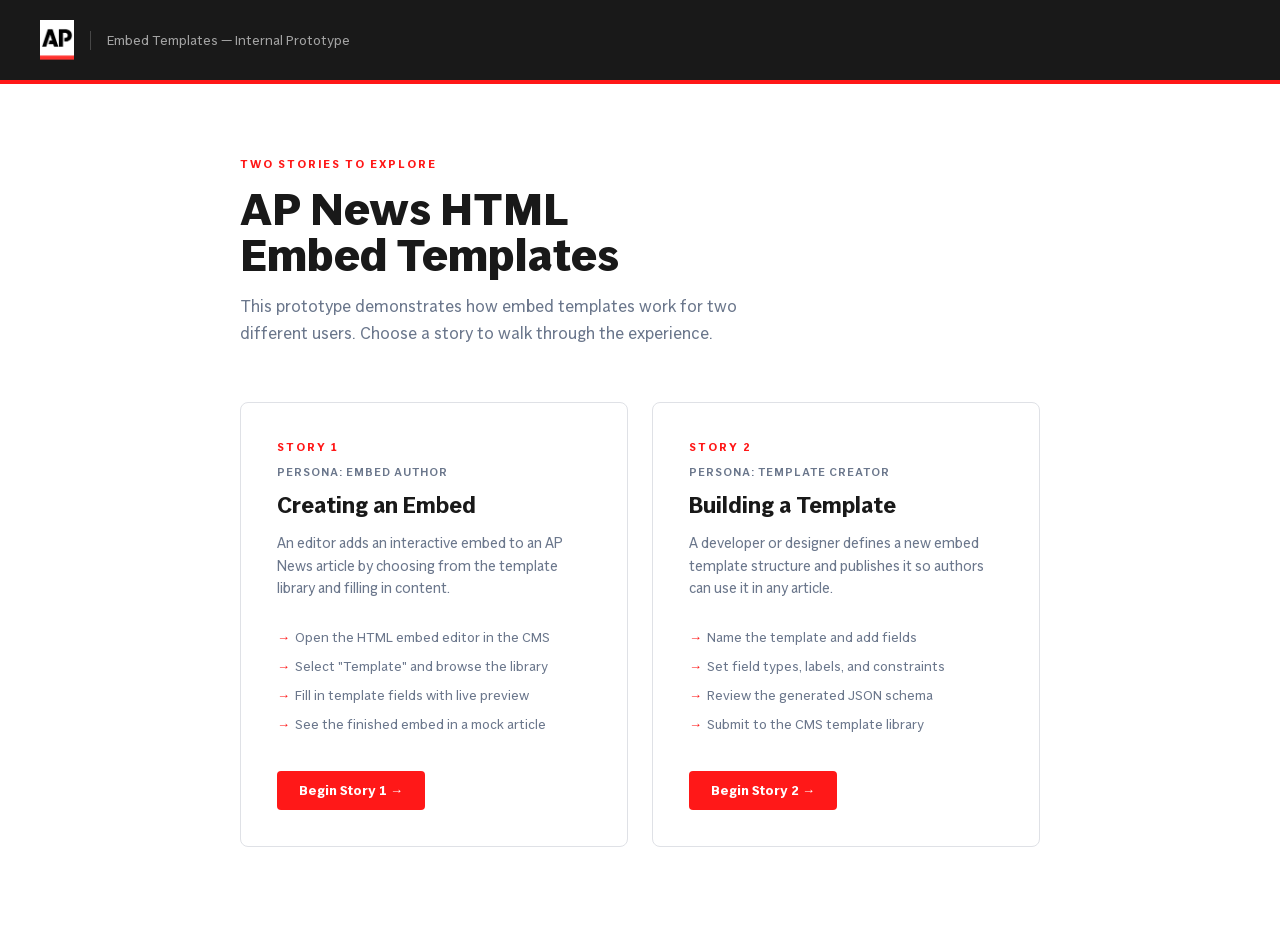
==== commit 9e8c74e9: "Refine embed templates prototype with timeline, builder, and UI updates - Video Feature variant repl" ====
--- a/index.html
+++ b/index.html
@@ -3,14 +3,11 @@
 <head>
   <meta charset="UTF-8">
   <meta name="viewport" content="width=device-width, initial-scale=1.0">
-  <title>AP News HTML Embed Templates — Prototype</title>
+  <title>AP News Embed Templates — Prototype</title>
   <link rel="stylesheet" href="ap-design-tokens.css">
   <style>
-    * {
-      margin: 0;
-      padding: 0;
-      box-sizing: border-box;
-    }
+    /* ── RESET ─────────────────────────────────────────── */
+    * { margin: 0; padding: 0; box-sizing: border-box; }
 
     :root {
       --ap-red: var(--ap-color-brand-ap-accent-red);
@@ -20,673 +17,962 @@
       --ap-gray-300: var(--ap-color-elements-border-moderate);
       --ap-gray-500: var(--ap-color-text-secondary);
       --ap-gray-700: #3a3a3a;
-      --spacing-xs: var(--ap-spacing-100);
-      --spacing-sm: var(--ap-spacing-200);
-      --spacing-md: var(--ap-spacing-400);
-      --spacing-lg: var(--ap-spacing-600);
-      --spacing-xl: var(--ap-spacing-700);
+      --sp-xs: var(--ap-spacing-100);
+      --sp-sm: var(--ap-spacing-200);
+      --sp-md: var(--ap-spacing-400);
+      --sp-lg: var(--ap-spacing-600);
+      --sp-xl: var(--ap-spacing-700);
+      --cms-blue: #0052cc;
+      --cms-blue-hover: #0065ff;
+      --cms-text: #172b4d;
+      --cms-sub: #6b778c;
+      --cms-border: #dfe1e6;
+      --cms-bg: #f4f5f7;
     }
 
     body {
       font-family: var(--ap-font-family);
-      background: #fff;
       color: var(--ap-black);
-      line-height: 1.6;
-    }
-
-    .container {
-      max-width: 1400px;
-      margin: 0 auto;
-      padding: var(--spacing-md);
-    }
-
-    header {
-      border-bottom: 2px solid var(--ap-red);
-      padding-bottom: var(--spacing-lg);
-      margin-bottom: var(--spacing-xl);
-    }
-
-    h1 {
-      font-size: 28px;
-      font-weight: 700;
-      margin-bottom: var(--spacing-sm);
-    }
-
-    .subtitle {
-      font-size: var(--ap-text-size-body-sm);
-      color: var(--ap-gray-500);
-      font-weight: 500;
-    }
-
-    /* Tabs Navigation */
-    .tabs-nav {
-      display: flex;
-      gap: var(--spacing-sm);
-      border-bottom: 1px solid var(--ap-gray-300);
-      margin-bottom: var(--spacing-lg);
-    }
-
-    .tab-button {
-      padding: var(--spacing-md) var(--spacing-lg);
-      background: none;
-      border: none;
-      border-bottom: 3px solid transparent;
-      cursor: pointer;
-      font-size: var(--ap-text-size-nav-link);
-      font-weight: 600;
-      color: var(--ap-gray-500);
-      transition: all 0.2s ease;
-    }
-
-    .tab-button:hover {
-      color: var(--ap-black);
-    }
-
-    .tab-button.active {
-      color: var(--ap-red);
-      border-bottom-color: var(--ap-red);
-    }
-
-    .tab-content {
-      display: none;
-    }
-
-    .tab-content.active {
-      display: block;
-    }
-
-    /* Sub-tabs for Form/Preview */
-    .sub-tabs {
-      display: flex;
-      gap: var(--spacing-sm);
-      background: var(--ap-gray-100);
-      padding: var(--spacing-sm);
-      border-radius: 4px;
-      margin-bottom: var(--spacing-lg);
-    }
-
-    .sub-tab-button {
-      flex: 1;
-      padding: var(--spacing-sm) var(--spacing-md);
-      background: transparent;
-      border: none;
-      cursor: pointer;
-      font-size: 13px;
-      font-weight: 600;
-      color: var(--ap-gray-500);
-      border-radius: var(--ap-layout-border-radius-sm);
-      transition: all 0.2s ease;
-    }
-
-    .sub-tab-button:hover {
-      background: rgba(255, 24, 24, 0.1);
-    }
-
-    .sub-tab-button.active {
       background: white;
-      color: var(--ap-red);
-      box-shadow: 0 1px 3px rgba(0, 0, 0, 0.1);
-    }
-
-    .sub-tab-content {
-      display: none;
-    }
-
-    .sub-tab-content.active {
-      display: block;
-    }
-
-    /* Layout: Form and Preview side-by-side */
-    .editor-layout {
-      display: grid;
-      grid-template-columns: 1fr 1fr;
-      gap: var(--spacing-xl);
-    }
-
-    @media (max-width: 1024px) {
-      .editor-layout {
-        grid-template-columns: 1fr;
-      }
-    }
-
-    /* Form Styles */
-    .form-section {
-      background: var(--ap-gray-100);
-      padding: var(--spacing-lg);
-      border-radius: 4px;
-      max-height: 70vh;
-      overflow-y: auto;
-    }
-
-    .form-group {
-      margin-bottom: var(--spacing-lg);
-    }
-
-    .form-group label {
-      display: block;
-      font-size: 13px;
-      font-weight: 600;
-      margin-bottom: var(--spacing-sm);
-      color: var(--ap-black);
-    }
-
-    .form-group label .required {
-      color: var(--ap-red);
-    }
-
-    .form-group input,
-    .form-group textarea,
-    .form-group select {
-      width: 100%;
-      padding: var(--spacing-sm) var(--spacing-md);
-      border: 1px solid var(--ap-gray-300);
-      border-radius: var(--ap-layout-border-radius-sm);
-      font-size: 13px;
-      font-family: inherit;
-      transition: border-color 0.2s;
-    }
-
-    .form-group input:focus,
-    .form-group textarea:focus,
-    .form-group select:focus {
-      outline: none;
-      border-color: var(--ap-red);
-      box-shadow: 0 0 0 2px rgba(255, 24, 24, 0.1);
-    }
-
-    .form-group textarea {
-      resize: vertical;
-      min-height: 80px;
-    }
-
-    .form-group input[type="number"] {
-      width: 100px;
-    }
-
-    .char-count {
-      font-size: 11px;
-      color: var(--ap-gray-500);
-      margin-top: 4px;
-    }
-
-    .form-group-nested {
+      min-height: 100vh;
+    }
+
+    /* ── SCREEN SYSTEM ─────────────────────────────────── */
+    .screen { display: none; min-height: 100vh; }
+    .screen.active { display: block; }
+    #screen-s2-confirm.active { display: flex; }
+
+    /* ── FLOW HEADER (shared by story screens) ─────────── */
+    .flow-header {
+      position: sticky;
+      top: 0;
+      z-index: 100;
       background: white;
-      padding: var(--spacing-md);
-      border-radius: var(--ap-layout-border-radius-sm);
-      margin-top: var(--spacing-sm);
-      border: 1px solid var(--ap-gray-300);
-    }
-
-    .form-group-array {
-      background: white;
-      padding: var(--spacing-md);
-      border-radius: var(--ap-layout-border-radius-sm);
-      margin-top: var(--spacing-sm);
-    }
-
-    .array-item {
-      background: var(--ap-gray-100);
-      padding: var(--spacing-md);
-      border-radius: var(--ap-layout-border-radius-sm);
-      margin-bottom: var(--spacing-md);
-      border-left: 3px solid var(--ap-red);
-      position: relative;
-    }
-
-    .array-item-header {
-      display: flex;
-      justify-content: space-between;
-      align-items: center;
-      margin-bottom: var(--spacing-md);
-      padding-bottom: var(--spacing-sm);
-      border-bottom: 1px solid var(--ap-gray-300);
-    }
-
-    .array-item-title {
-      font-size: 12px;
-      font-weight: 600;
-      color: var(--ap-gray-700);
-    }
-
-    .btn-remove {
-      background: #f5f5f5;
-      border: 1px solid var(--ap-gray-300);
-      padding: 4px 8px;
-      font-size: 11px;
-      cursor: pointer;
-      border-radius: 2px;
-      color: #666;
-      transition: all 0.2s;
-    }
-
-    .btn-remove:hover {
-      background: #f0f0f0;
-      border-color: var(--ap-red);
-      color: var(--ap-red);
-    }
-
-    .btn-add-item {
-      background: white;
-      border: 2px dashed var(--ap-gray-300);
-      padding: var(--spacing-md);
-      width: 100%;
-      cursor: pointer;
-      font-size: 13px;
-      font-weight: 600;
-      color: var(--ap-red);
-      border-radius: var(--ap-layout-border-radius-sm);
-      transition: all 0.2s;
-    }
-
-    .btn-add-item:hover {
-      border-color: var(--ap-red);
-      background: rgba(255, 24, 24, 0.05);
-    }
-
-    /* Preview Styles */
-    .preview-section {
-      background: white;
-      padding: var(--spacing-lg);
-      border: 1px solid var(--ap-gray-300);
-      border-radius: 4px;
-      min-height: 400px;
-      overflow-y: auto;
-      max-height: 70vh;
-    }
-
-    .preview-label {
-      font-size: 11px;
-      font-weight: 600;
-      text-transform: uppercase;
-      color: var(--ap-gray-500);
-      margin-bottom: var(--spacing-lg);
-    }
-
-    /* Generic Embed Styles */
-    .ap-generic-embed {
-      border: 1px solid var(--ap-gray-300);
-      border-radius: 4px;
-      padding: var(--spacing-lg);
-      background: white;
-      box-shadow: 3px 4px 6px rgba(0, 0, 0, 0.08);
-    }
-
-    .ap-embed-prompt {
-      width: 40px;
-      height: 5px;
-      background: var(--ap-red);
-      margin-bottom: var(--spacing-md);
-      border-radius: 2px;
-    }
-
-    .ap-embed-title {
-      font-size: var(--ap-text-size-x1);
-      font-weight: 700;
-      margin-bottom: var(--spacing-md);
-      color: var(--ap-black);
-    }
-
-    .ap-embed-description {
-      font-size: var(--ap-text-size-body-sm);
-      line-height: 1.6;
-      color: var(--ap-gray-700);
-      margin-bottom: var(--spacing-md);
-    }
-
-    .ap-embed-image {
-      width: 100%;
-      max-height: 300px;
-      object-fit: cover;
-      border-radius: 4px;
-      margin-bottom: var(--spacing-md);
-    }
-
-    .ap-embed-button {
-      display: inline-block;
-      padding: 10px 20px;
-      background: var(--ap-color-interactive-filled-background-enabled-bg);
-      color: var(--ap-color-interactive-filled-label-enabled-label);
-      text-decoration: none;
-      border-radius: var(--ap-layout-border-radius-lg);
-      font-weight: var(--ap-font-weight-bold);
-      font-size: 13px;
-      transition: background 0.2s;
-    }
-
-    .ap-embed-button:hover {
-      background: var(--ap-color-interactive-filled-background-hover-bg);
-    }
-
-    /* Review Embed Styles */
-    .ap-review-embed {
-      border: 1px solid var(--ap-gray-300);
-      border-radius: 4px;
-      padding: var(--spacing-lg);
-      background: white;
-      box-shadow: 3px 4px 6px rgba(0, 0, 0, 0.08);
-    }
-
-    .ap-review-header {
-      display: grid;
-      grid-template-columns: 150px 1fr;
-      gap: var(--spacing-lg);
-      margin-bottom: var(--spacing-lg);
-      padding-bottom: var(--spacing-lg);
-      border-bottom: 1px solid var(--ap-gray-300);
-    }
-
-    @media (max-width: 600px) {
-      .ap-review-header {
-        grid-template-columns: 100px 1fr;
-        gap: var(--spacing-md);
-      }
-    }
-
-    .ap-review-cover {
-      width: 100%;
-      aspect-ratio: 1;
-      object-fit: cover;
-      border-radius: 4px;
-      background: var(--ap-gray-100);
-    }
-
-    .ap-review-info {
-      display: flex;
-      flex-direction: column;
-      justify-content: center;
-      min-width: 0;
-    }
-
-    .ap-review-album {
-      font-size: clamp(1.5rem, 4vw, 2.5rem);
-      font-weight: 700;
-      font-stretch: var(--ap-font-stretch-condensed);
-      letter-spacing: var(--ap-letter-spacing-tight);
-      line-height: 1.1;
-      margin-bottom: var(--spacing-sm);
-      color: var(--ap-black);
-    }
-
-    .ap-review-artist {
-      font-size: var(--ap-text-size-body-sm);
-      color: var(--ap-gray-700);
-      margin-bottom: var(--spacing-md);
-    }
-
-    .ap-review-rating {
+      border-bottom: 1px solid var(--cms-border);
+      padding: 0 24px;
       display: flex;
       align-items: center;
-      gap: var(--spacing-sm);
-    }
-
-    .ap-stars {
-      font-size: var(--ap-text-size-fixed-lg);
-      color: var(--ap-red);
-      letter-spacing: 2px;
-    }
-
-    .ap-rating-value {
-      font-size: 13px;
-      color: var(--ap-gray-700);
-      font-weight: 600;
-    }
-
-    .ap-review-tracks {
-      margin-bottom: var(--spacing-lg);
-    }
-
-    .ap-review-track {
-      padding: var(--spacing-md);
-      background: var(--ap-gray-100);
-      border-radius: var(--ap-layout-border-radius-sm);
-      margin-bottom: var(--spacing-sm);
-    }
-
-    .ap-track-label {
-      display: block;
-      font-size: 11px;
-      font-weight: 600;
-      text-transform: uppercase;
-      color: var(--ap-red);
-      margin-bottom: 4px;
-    }
-
-    .ap-review-track a {
-      color: var(--ap-black);
-      text-decoration: none;
-      font-weight: 600;
-      transition: color 0.2s;
-    }
-
-    .ap-review-track a:hover {
-      color: var(--ap-red);
-    }
-
-    .ap-review-for-fans {
-      padding-top: var(--spacing-lg);
-      border-top: 1px solid var(--ap-gray-300);
-    }
-
-    .ap-for-fans-label {
-      font-size: var(--ap-text-size-metadata);
-      font-weight: 600;
-      text-transform: uppercase;
-      color: var(--ap-gray-700);
-      margin-bottom: var(--spacing-sm);
-    }
-
-    .ap-for-fans-list {
-      list-style: none;
-      display: flex;
-      flex-wrap: wrap;
-      gap: var(--spacing-sm);
-    }
-
-    .ap-for-fans-list li {
-      display: inline-block;
-    }
-
-    .ap-for-fans-list a {
-      display: inline-block;
-      padding: 4px 12px;
-      background: var(--ap-gray-100);
-      border-radius: var(--ap-layout-border-radius-lg);
-      font-size: var(--ap-text-size-metadata);
-      color: var(--ap-black);
-      text-decoration: none;
-      transition: all 0.2s;
-    }
-
-    .ap-for-fans-list a:hover {
-      background: var(--ap-red);
-      color: white;
-    }
-
-    /* Timeline Embed Styles */
-    .ap-timeline-embed {
-      border: 1px solid var(--ap-gray-300);
-      border-radius: 4px;
-      padding: var(--spacing-lg);
-      background: white;
-      box-shadow: 3px 4px 6px rgba(0, 0, 0, 0.08);
-    }
-
-    .ap-timeline-header {
-      margin-bottom: var(--spacing-xl);
-      padding-bottom: var(--spacing-lg);
-      border-bottom: 1px solid var(--ap-gray-300);
-    }
-
-    .ap-timeline-title {
-      font-size: var(--ap-text-size-x1);
-      font-weight: 700;
-      margin-bottom: var(--spacing-sm);
-      color: var(--ap-black);
-    }
-
-    .ap-timeline-description {
-      font-size: var(--ap-text-size-body-sm);
-      color: var(--ap-gray-700);
-      line-height: 1.6;
-    }
-
-    .ap-timeline-container {
-      position: relative;
-      padding-left: var(--spacing-lg);
-    }
-
-    .ap-timeline-container::before {
-      content: '';
-      position: absolute;
-      left: 8px;
-      top: 0;
-      bottom: 0;
-      width: 2px;
-      background: var(--ap-gray-300);
-    }
-
-    .ap-timeline-marker {
-      position: relative;
-      margin-bottom: var(--spacing-xl);
-    }
-
-    .ap-timeline-marker::before {
-      content: '';
-      position: absolute;
-      left: -21px;
-      top: 6px;
-      width: 18px;
-      height: 18px;
-      background: white;
-      border: 3px solid var(--ap-red);
-      border-radius: 50%;
-      z-index: 1;
-    }
-
-    .ap-timeline-date {
-      font-size: var(--ap-text-size-metadata);
-      font-weight: 700;
-      text-transform: uppercase;
-      color: var(--ap-red);
-      margin-bottom: var(--spacing-sm);
-    }
-
-    .ap-timeline-event {
-      background: var(--ap-gray-100);
-      padding: var(--spacing-md);
-      border-radius: var(--ap-layout-border-radius-sm);
-    }
-
-    .ap-timeline-event-title {
-      font-size: var(--ap-text-size-body-base);
-      font-weight: 700;
-      margin-bottom: var(--spacing-sm);
-      color: var(--ap-black);
-    }
-
-    .ap-timeline-event-description {
-      font-size: 13px;
-      color: var(--ap-gray-700);
-      line-height: 1.6;
-      margin-bottom: var(--spacing-md);
-    }
-
-    .ap-timeline-event-image {
-      width: 100%;
-      max-height: 200px;
-      object-fit: cover;
-      border-radius: var(--ap-layout-border-radius-sm);
-      margin-bottom: var(--spacing-md);
-    }
-
-    .ap-timeline-event-link {
-      display: inline-block;
-      color: var(--ap-red);
-      text-decoration: none;
-      font-size: var(--ap-text-size-metadata);
-      font-weight: 600;
-      transition: color 0.2s;
-    }
-
-    .ap-timeline-event-link:hover {
-      color: var(--ap-red-dark);
-    }
-
-    /* Empty State */
-    .empty-state {
-      text-align: center;
-      padding: var(--spacing-xl);
-      color: var(--ap-gray-500);
-    }
-
-    .empty-state p {
-      font-size: 14px;
-    }
-
+      height: 48px;
+      gap: 0;
+    }
+    .flow-back {
+      background: none; border: none; cursor: pointer;
+      font-size: 12px; color: var(--cms-sub); margin-right: 20px;
+      padding: 0; font-family: inherit; white-space: nowrap;
+    }
+    .flow-back:hover { color: var(--cms-text); }
+    .flow-story-label {
+      font-size: 11px; font-weight: 700; text-transform: uppercase;
+      letter-spacing: 1.5px; color: var(--ap-red);
+      margin-right: 20px; white-space: nowrap;
+      padding-right: 20px; border-right: 1px solid var(--cms-border);
+    }
+    .flow-steps { display: flex; align-items: center; }
+    .flow-step {
+      font-size: 12px; color: var(--cms-sub); padding: 0 14px;
+      height: 48px; display: flex; align-items: center;
+      border-bottom: 2px solid transparent; white-space: nowrap;
+    }
+    .flow-step.active { color: var(--cms-text); border-bottom-color: var(--ap-red); font-weight: 600; }
+    .flow-step.done { color: var(--cms-sub); }
+    .flow-step.done::after { content: ' ✓'; color: #36b37e; font-size: 11px; }
+
+    /* ── HOME SCREEN ───────────────────────────────────── */
+    .home-header {
+      background: var(--ap-black);
+      padding: 20px 40px;
+      display: flex; align-items: center; gap: 16px;
+      border-bottom: 4px solid var(--ap-red);
+    }
+    .ap-wordmark-img { height: 40px; width: auto; display: block; }
+    .home-header-label {
+      color: rgba(255,255,255,0.6); font-size: 13px;
+      border-left: 1px solid rgba(255,255,255,0.2); padding-left: 16px;
+    }
+    .home-body { max-width: 880px; margin: 0 auto; padding: 72px 40px 80px; }
+    .home-eyebrow {
+      font-size: 11px; font-weight: 700; text-transform: uppercase;
+      letter-spacing: 2px; color: var(--ap-red); margin-bottom: 14px;
+    }
+    .home-title { font-size: 44px; font-weight: 800; line-height: 1.05; margin-bottom: 16px; color: var(--ap-black); }
+    .home-subtitle { font-size: 16px; color: var(--cms-sub); margin-bottom: 56px; max-width: 540px; line-height: 1.65; }
+    .story-cards { display: grid; grid-template-columns: 1fr 1fr; gap: 24px; }
+    .story-card {
+      border: 1px solid var(--cms-border); border-radius: 8px; padding: 36px;
+      cursor: pointer; transition: all 0.2s; background: white; text-align: left;
+    }
+    .story-card:hover { border-color: var(--ap-red); box-shadow: 0 6px 24px rgba(255,24,24,0.1); transform: translateY(-2px); }
+    .story-card-number { font-size: 11px; font-weight: 700; text-transform: uppercase; letter-spacing: 2px; color: var(--ap-red); margin-bottom: 10px; }
+    .story-card-persona { font-size: 11px; font-weight: 600; text-transform: uppercase; letter-spacing: 1px; color: var(--cms-sub); margin-bottom: 10px; }
+    .story-card-title { font-size: 22px; font-weight: 700; margin-bottom: 12px; }
+    .story-card-desc { font-size: 14px; color: var(--cms-sub); line-height: 1.6; margin-bottom: 24px; }
+    .story-card-steps { list-style: none; margin-bottom: 32px; }
+    .story-card-steps li { font-size: 13px; color: var(--cms-sub); padding: 5px 0 5px 18px; position: relative; }
+    .story-card-steps li::before { content: '→'; position: absolute; left: 0; color: var(--ap-red); }
+    .story-card-cta {
+      display: inline-block; padding: 10px 22px;
+      background: var(--ap-red); color: white;
+      border-radius: 4px; font-weight: 700; font-size: 13px;
+    }
+
+    /* ── CMS MOCK ──────────────────────────────────────── */
+    .cms-screen { background: var(--cms-bg); }
+    .cms-topbar {
+      background: var(--cms-blue); height: 44px;
+      display: flex; align-items: center; padding: 0 16px; gap: 16px;
+    }
+    .cms-topbar-logo { color: white; font-weight: 700; font-size: 14px; }
+    .cms-topbar-sep { width: 1px; height: 18px; background: rgba(255,255,255,0.3); }
+    .cms-topbar-item { color: rgba(255,255,255,0.7); font-size: 13px; cursor: pointer; }
+    .cms-topbar-item.on { color: white; font-weight: 600; }
+    .cms-layout { display: flex; height: calc(100vh - 48px - 44px); }
+    .cms-sidebar { width: 220px; background: white; border-right: 1px solid var(--cms-border); padding: 12px 0; flex-shrink: 0; overflow-y: auto; }
+    .cms-sidebar-section { padding: 8px 16px; font-size: 11px; font-weight: 600; text-transform: uppercase; letter-spacing: 1px; color: var(--cms-sub); margin-top: 6px; }
+    .cms-sidebar-item { padding: 7px 16px; font-size: 13px; color: var(--cms-text); cursor: pointer; }
+    .cms-sidebar-item:hover { background: var(--cms-bg); }
+    .cms-sidebar-item.on { background: #e4ebff; color: var(--cms-blue); font-weight: 600; border-left: 3px solid var(--cms-blue); padding-left: 13px; }
+    .cms-main { flex: 1; overflow-y: auto; padding: 24px 28px; }
+    .cms-article-toolbar { display: flex; align-items: center; justify-content: space-between; margin-bottom: 18px; }
+    .cms-article-toolbar-label { font-size: 13px; color: var(--cms-sub); }
+    .cms-article-actions { display: flex; gap: 8px; }
+    .cms-btn { padding: 6px 14px; font-size: 13px; font-weight: 500; border-radius: 3px; cursor: pointer; border: 1px solid var(--cms-border); background: white; color: var(--cms-text); font-family: inherit; }
+    .cms-btn:hover { background: var(--cms-bg); }
+    .cms-btn.primary { background: var(--cms-blue); color: white; border-color: var(--cms-blue); }
+    .cms-btn.primary:hover { background: var(--cms-blue-hover); }
+    .cms-article-body { background: white; border-radius: 4px; border: 1px solid var(--cms-border); }
+    .cms-article-meta { padding: 20px 28px; border-bottom: 1px solid var(--cms-border); }
+    .cms-article-title-display { font-size: 22px; font-weight: 700; color: var(--cms-text); margin-bottom: 6px; line-height: 1.25; }
+    .cms-article-byline { font-size: 12px; color: var(--cms-sub); }
+    .cms-article-content { padding: 20px 28px; }
+    .cms-text-block { font-size: 14px; line-height: 1.75; color: var(--cms-text); margin-bottom: 18px; }
+    .cms-embed-block {
+      border: 2px dashed var(--cms-border); border-radius: 4px;
+      padding: 18px 20px; margin: 20px 0; background: #fafbfc;
+      display: flex; align-items: center; justify-content: space-between;
+    }
+    .cms-embed-block-info { display: flex; align-items: center; gap: 12px; }
+    .cms-embed-icon { width: 34px; height: 34px; background: #e4ebff; border-radius: 4px; display: flex; align-items: center; justify-content: center; font-size: 15px; }
+    .cms-embed-label { font-size: 13px; color: var(--cms-text); font-weight: 600; }
+    .cms-embed-sublabel { font-size: 12px; color: var(--cms-sub); }
+    .cms-embed-edit-btn {
+      padding: 6px 14px; background: white; border: 1px solid var(--cms-border);
+      border-radius: 3px; font-size: 12px; font-weight: 600; cursor: pointer;
+      color: var(--cms-text); transition: all 0.15s; font-family: inherit;
+    }
+    .cms-embed-edit-btn:hover { border-color: var(--cms-blue); color: var(--cms-blue); background: #e4ebff; }
+    .cms-hint {
+      position: fixed; bottom: 24px; left: 50%; transform: translateX(-50%);
+      background: rgba(0,0,0,0.78); color: white; padding: 10px 20px;
+      border-radius: 20px; font-size: 13px; pointer-events: none; white-space: nowrap;
+      transition: opacity 0.3s;
+    }
+
+    /* ── MODAL ─────────────────────────────────────────── */
+    .modal-overlay {
+      position: fixed; inset: 0; background: rgba(0,0,0,0.5);
+      z-index: 500; display: flex; align-items: center; justify-content: center;
+      opacity: 0; pointer-events: none; transition: opacity 0.2s;
+    }
+    .modal-overlay.open { opacity: 1; pointer-events: all; }
+    .modal {
+      background: white; border-radius: 4px; width: 580px;
+      max-height: 90vh; overflow-y: auto;
+      box-shadow: 0 12px 40px rgba(0,0,0,0.3);
+    }
+    .modal-header {
+      background: var(--cms-text); color: white; padding: 13px 20px;
+      display: flex; align-items: center; justify-content: space-between;
+      border-radius: 4px 4px 0 0;
+    }
+    .modal-title { font-size: 14px; font-weight: 600; }
+    .modal-close { background: none; border: none; color: rgba(255,255,255,0.65); cursor: pointer; font-size: 18px; line-height: 1; padding: 0; }
+    .modal-close:hover { color: white; }
+    .modal-tabs { display: flex; border-bottom: 2px solid var(--cms-border); padding: 0 20px; }
+    .modal-tab {
+      padding: 11px 14px; font-size: 11px; font-weight: 700; text-transform: uppercase;
+      letter-spacing: 1px; color: var(--cms-sub); border-bottom: 2px solid transparent;
+      margin-bottom: -2px; cursor: pointer; background: none; border-top: none;
+      border-left: none; border-right: none; font-family: inherit;
+    }
+    .modal-tab.on { color: var(--cms-blue); border-bottom-color: var(--cms-blue); }
+    .modal-body { padding: 22px 24px; }
+    .modal-field { margin-bottom: 20px; }
+    .modal-field label { display: block; font-size: 12px; font-weight: 600; color: var(--cms-text); margin-bottom: 6px; }
+    .modal-field label .req { color: var(--cms-sub); font-weight: 400; }
+    .modal-select-wrap { position: relative; }
+    .modal-select {
+      width: 100%; padding: 8px 12px; border: 1px solid var(--cms-border);
+      border-radius: 3px; font-size: 14px; font-family: inherit;
+      color: var(--cms-text); background: white; appearance: none; cursor: pointer;
+    }
+    .modal-select:focus { outline: none; border-color: var(--cms-blue); box-shadow: 0 0 0 2px rgba(0,82,204,0.15); }
+    .modal-select-arrow { position: absolute; right: 10px; top: 50%; transform: translateY(-50%); pointer-events: none; color: var(--cms-sub); font-size: 11px; }
+    .modal-template-callout {
+      margin-top: 10px; padding: 14px 16px; background: var(--cms-bg);
+      border-radius: 3px; border: 1px solid var(--cms-border);
+      display: flex; align-items: center; justify-content: space-between; gap: 12px;
+    }
+    .modal-template-callout-text { font-size: 13px; color: var(--cms-text); font-weight: 600; }
+    .modal-template-callout-sub { font-size: 12px; color: var(--cms-sub); margin-top: 2px; }
+    .modal-template-callout-btn {
+      padding: 7px 14px; background: var(--cms-blue); color: white;
+      border: none; border-radius: 3px; font-size: 13px; font-weight: 600;
+      cursor: pointer; white-space: nowrap; font-family: inherit;
+    }
+    .modal-template-callout-btn:hover { background: var(--cms-blue-hover); }
+    .modal-textarea {
+      width: 100%; min-height: 90px; padding: 8px 12px;
+      border: 1px solid var(--cms-border); border-radius: 3px;
+      font-size: 13px; font-family: monospace; color: var(--cms-text); resize: vertical;
+    }
+    .modal-caption-toolbar {
+      display: flex; align-items: center; flex-wrap: wrap; gap: 2px;
+      padding: 6px 8px; border: 1px solid var(--cms-border);
+      border-bottom: none; border-radius: 3px 3px 0 0; background: var(--cms-bg);
+    }
+    .modal-caption-tool { padding: 3px 7px; font-size: 12px; border: none; background: none; color: var(--cms-text); cursor: pointer; border-radius: 2px; font-family: inherit; }
+    .modal-caption-tool:hover { background: var(--cms-border); }
+    .modal-caption-sep { width: 1px; height: 14px; background: var(--cms-border); margin: 0 3px; }
+    .modal-caption-meta { font-size: 11px; color: var(--cms-sub); padding: 0 6px; }
+    .modal-caption-input {
+      width: 100%; padding: 8px 12px; border: 1px solid var(--cms-border);
+      border-top: none; border-radius: 0 0 3px 3px; font-size: 13px; font-family: inherit;
+    }
+    .modal-footer { padding: 14px 24px; border-top: 1px solid var(--cms-border); display: flex; justify-content: space-between; align-items: center; }
+    .modal-save-btn { padding: 8px 18px; background: var(--cms-blue); color: white; border: none; border-radius: 3px; font-size: 12px; font-weight: 700; cursor: pointer; text-transform: uppercase; letter-spacing: 0.5px; font-family: inherit; }
+    .modal-save-btn:hover { background: var(--cms-blue-hover); }
+
+    /* ── TEMPLATE LIBRARY ──────────────────────────────── */
+    .library-screen { background: var(--cms-bg); }
+    .library-body { max-width: 1080px; margin: 0 auto; padding: 32px; }
+    .library-header { margin-bottom: 24px; }
+    .library-title { font-size: 22px; font-weight: 700; color: var(--cms-text); margin-bottom: 6px; }
+    .library-subtitle { font-size: 14px; color: var(--cms-sub); }
+    .library-filters { display: flex; gap: 8px; margin-bottom: 24px; }
+    .library-filter { padding: 5px 14px; border-radius: 20px; border: 1px solid var(--cms-border); background: white; font-size: 13px; cursor: pointer; color: var(--cms-text); font-family: inherit; }
+    .library-filter.on { background: var(--cms-blue); color: white; border-color: var(--cms-blue); }
+    .library-grid { display: grid; grid-template-columns: repeat(3, 1fr); gap: 18px; }
+    .tpl-card { background: white; border: 1px solid var(--cms-border); border-radius: 6px; overflow: hidden; cursor: pointer; transition: all 0.18s; }
+    .tpl-card:hover { border-color: var(--cms-blue); box-shadow: 0 4px 20px rgba(0,82,204,0.15); transform: translateY(-2px); }
+    .tpl-thumb { height: 156px; background: var(--cms-bg); display: flex; align-items: center; justify-content: center; border-bottom: 1px solid var(--cms-border); overflow: hidden; }
+    .tpl-thumb-inner { width: 78%; background: white; border: 1px solid var(--cms-border); border-radius: 4px; padding: 10px; box-shadow: 0 2px 8px rgba(0,0,0,0.07); }
+    .tpl-meta { padding: 16px; }
+    .tpl-name { font-size: 15px; font-weight: 700; color: var(--cms-text); margin-bottom: 4px; }
+    .tpl-desc { font-size: 12px; color: var(--cms-sub); line-height: 1.45; margin-bottom: 12px; }
+    .tpl-tag { display: inline-block; padding: 2px 8px; background: #e4ebff; color: var(--cms-blue); border-radius: 3px; font-size: 11px; font-weight: 600; }
+    .tpl-tag.new { background: #e3fcef; color: #006644; }
+
+    /* ── EDITOR SCREEN ─────────────────────────────────── */
+    .editor-screen { background: var(--cms-bg); }
+    .editor-chrome {
+      background: white; border-bottom: 1px solid var(--cms-border);
+      padding: 0 28px; height: 56px; display: flex; align-items: center;
+      justify-content: space-between;
+    }
+    .editor-chrome-meta { min-width: 0; }
+    .editor-chrome-template-name { font-size: 15px; font-weight: 700; color: var(--cms-text); }
+    .editor-chrome-sub { font-size: 12px; color: var(--cms-sub); display: block; margin-top: 2px; }
+    .editor-chrome-actions { display: flex; gap: 8px; }
+    .editor-body { padding: 20px 28px; }
+    .editor-panel { display: none; }
+    .editor-panel.on { display: block; }
+    .editor-layout { display: grid; grid-template-columns: 1fr 1fr; gap: 20px; }
+    @media (max-width: 900px) { .editor-layout { grid-template-columns: 1fr; } }
+
+    /* ── FORM STYLES ───────────────────────────────────── */
+    .form-section {
+      background: white; padding: var(--sp-lg); border-radius: 4px;
+      border: 1px solid var(--cms-border);
+      max-height: calc(100vh - 48px - 56px - 40px);
+      overflow-y: auto;
+    }
+    .form-group { margin-bottom: var(--sp-lg); }
+    .form-group label { display: block; font-size: 12px; font-weight: 600; margin-bottom: var(--sp-sm); color: var(--cms-text); }
+    .form-group label .required { color: var(--ap-red); }
+    .form-group input, .form-group textarea, .form-group select {
+      width: 100%; padding: var(--sp-sm) var(--sp-md);
+      border: 1px solid var(--cms-border); border-radius: 3px;
+      font-size: 13px; font-family: inherit; transition: border-color 0.2s;
+      color: var(--cms-text);
+    }
+    .form-group input:focus, .form-group textarea:focus {
+      outline: none; border-color: var(--ap-red);
+      box-shadow: 0 0 0 2px rgba(255,24,24,0.1);
+    }
+    .form-group textarea { resize: vertical; min-height: 72px; }
+    .form-group input[type="number"] { width: 110px; }
+    .char-count { font-size: 11px; color: var(--cms-sub); margin-top: 4px; }
+    .form-group-nested { background: var(--cms-bg); padding: var(--sp-md); border-radius: 3px; margin-top: var(--sp-sm); border: 1px solid var(--cms-border); }
+    .form-group-array { background: var(--cms-bg); padding: var(--sp-md); border-radius: 3px; margin-top: var(--sp-sm); }
+    .array-item { background: white; padding: var(--sp-md); border-radius: 3px; margin-bottom: var(--sp-md); border-left: 3px solid var(--ap-red); }
+    .array-item-header { display: flex; justify-content: space-between; align-items: center; margin-bottom: var(--sp-md); padding-bottom: var(--sp-sm); border-bottom: 1px solid var(--cms-border); }
+    .array-item-title { font-size: 12px; font-weight: 600; color: var(--cms-sub); }
+    .btn-remove { background: white; border: 1px solid var(--cms-border); padding: 3px 8px; font-size: 11px; cursor: pointer; border-radius: 2px; color: #666; transition: all 0.15s; font-family: inherit; }
+    .btn-remove:hover { border-color: var(--ap-red); color: var(--ap-red); }
+    .btn-add-item { background: white; border: 2px dashed var(--cms-border); padding: var(--sp-md); width: 100%; cursor: pointer; font-size: 13px; font-weight: 600; color: var(--ap-red); border-radius: 3px; transition: all 0.15s; font-family: inherit; }
+    .btn-add-item:hover { border-color: var(--ap-red); background: rgba(255,24,24,0.03); }
+
+    /* ── PREVIEW SECTION ───────────────────────────────── */
+    .preview-section {
+      background: white; padding: var(--sp-lg);
+      border: 1px solid var(--cms-border); border-radius: 4px;
+      max-height: calc(100vh - 48px - 56px - 40px);
+      overflow-y: auto;
+    }
+    .preview-label { font-size: 11px; font-weight: 600; text-transform: uppercase; color: var(--cms-sub); margin-bottom: var(--sp-lg); letter-spacing: 1px; }
+    .empty-state { text-align: center; padding: var(--sp-xl); color: var(--cms-sub); font-size: 14px; }
+
+    /* ── EMBED: GENERIC ────────────────────────────────── */
+    .ap-generic-embed { border: 1px solid var(--ap-gray-300); border-radius: 4px; padding: var(--sp-lg); background: white; box-shadow: 3px 4px 6px rgba(0,0,0,0.07); }
+    .ap-embed-prompt { width: 40px; height: 5px; background: var(--ap-red); margin-bottom: var(--sp-md); border-radius: 2px; }
+    .ap-embed-title { font-size: var(--ap-text-size-x1); font-weight: 700; margin-bottom: var(--sp-md); color: var(--ap-black); }
+    .ap-embed-description { font-size: var(--ap-text-size-body-sm); line-height: 1.6; color: var(--ap-gray-700); margin-bottom: var(--sp-md); }
+    .ap-embed-image { width: 100%; border-radius: 4px; margin-bottom: var(--sp-md); display: block; }
+    .ap-embed-title-link, .ap-embed-description-link { display: block; text-decoration: none; color: inherit; }
+    .ap-embed-title-link:hover .ap-embed-title { text-decoration: underline; }
+    .ap-embed-button { display: inline-block; padding: 10px 20px; background: var(--ap-color-interactive-filled-background-enabled-bg); color: var(--ap-color-interactive-filled-label-enabled-label); text-decoration: none; border-radius: var(--ap-layout-border-radius-lg); font-weight: var(--ap-font-weight-bold); font-size: 13px; transition: background 0.2s; }
+    .ap-embed-button:hover { background: var(--ap-color-interactive-filled-background-hover-bg); }
+
+    /* ── EMBED: REVIEW ─────────────────────────────────── */
+    .ap-review-embed { border: 1px solid var(--ap-gray-300); border-radius: 4px; padding: var(--sp-lg); background: white; box-shadow: 3px 4px 6px rgba(0,0,0,0.07); }
+    .ap-review-album { font-size: clamp(1.4rem, 4vw, 2.2rem); font-weight: 700; font-stretch: var(--ap-font-stretch-condensed); letter-spacing: var(--ap-letter-spacing-tight); line-height: 1.1; margin-bottom: var(--sp-md); color: var(--ap-black); }
+    .ap-review-header { display: grid; grid-template-columns: 130px 1fr; gap: var(--sp-lg); margin-bottom: var(--sp-lg); padding-bottom: var(--sp-lg); border-bottom: 1px solid var(--ap-gray-300); }
+    @media (max-width: 500px) { .ap-review-header { grid-template-columns: 90px 1fr; } }
+    .ap-review-cover { width: 100%; aspect-ratio: 1; object-fit: cover; border-radius: 4px; background: var(--ap-gray-100); }
+    .ap-review-info { display: flex; flex-direction: column; justify-content: center; min-width: 0; }
+    .ap-review-artist { font-size: var(--ap-text-size-body-sm); color: var(--ap-gray-700); margin-bottom: var(--sp-md); }
+    .ap-review-rating { display: flex; align-items: center; gap: var(--sp-sm); }
+    .ap-stars { font-size: var(--ap-text-size-fixed-lg); color: var(--ap-red); letter-spacing: 2px; }
+    .ap-rating-value { font-size: 13px; color: var(--ap-gray-700); font-weight: 600; }
+    .ap-review-tracks { margin-bottom: var(--sp-lg); }
+    .ap-review-track { padding: var(--sp-md); background: var(--ap-gray-100); border-radius: 3px; margin-bottom: var(--sp-sm); }
+    .ap-track-label { display: block; font-size: 11px; font-weight: 600; text-transform: uppercase; color: var(--ap-red); margin-bottom: 4px; }
+    .ap-review-track a { color: var(--ap-black); text-decoration: none; font-weight: 600; transition: color 0.2s; }
+    .ap-review-track a:hover { color: var(--ap-red); }
+    .ap-review-for-fans { padding-top: var(--sp-lg); border-top: 1px solid var(--ap-gray-300); }
+    .ap-for-fans-label { font-size: var(--ap-text-size-metadata); font-weight: 600; text-transform: uppercase; color: var(--ap-gray-700); margin-bottom: var(--sp-sm); }
+    .ap-for-fans-list { list-style: none; display: flex; flex-wrap: wrap; gap: var(--sp-sm); }
+    .ap-for-fans-list li { display: inline-block; }
+    .ap-for-fans-list a { display: inline-block; padding: 4px 12px; background: var(--ap-gray-100); border-radius: var(--ap-layout-border-radius-lg); font-size: var(--ap-text-size-metadata); color: var(--ap-black); text-decoration: none; transition: all 0.2s; }
+    .ap-for-fans-list a:hover { background: var(--ap-red); color: white; }
+
+    /* ── EMBED: TIMELINE ───────────────────────────────── */
+    .ap-timeline-embed { border: 1px solid var(--ap-gray-300); border-radius: 4px; padding: var(--sp-lg); background: white; box-shadow: 3px 4px 6px rgba(0,0,0,0.07); }
+    .ap-timeline-header { margin-bottom: var(--sp-xl); padding-bottom: 0; border-bottom: 1px solid var(--ap-gray-300); overflow: hidden; }
+    .ap-timeline-hero-image { display: block; width: calc(100% + 2 * var(--sp-lg)); margin: var(--sp-md) calc(-1 * var(--sp-lg)) 0; max-height: 240px; object-fit: cover; }
+    .ap-timeline-title { font-size: var(--ap-text-size-x1); font-weight: 700; margin-bottom: var(--sp-sm); color: var(--ap-black); }
+    .ap-timeline-description { font-size: var(--ap-text-size-body-sm); color: var(--ap-gray-700); line-height: 1.6; }
+    .ap-timeline-container { position: relative; padding-left: 28px; }
+    .ap-timeline-marker { position: relative; margin-bottom: var(--sp-xl); }
+    .ap-timeline-marker::before { content: ''; position: absolute; left: -28px; top: 3px; width: 16px; height: 16px; background: var(--ap-red); border: none; border-radius: 50%; z-index: 1; }
+    .ap-timeline-marker:not(:last-child)::after { content: ''; position: absolute; left: -21px; width: 2px; top: 25px; bottom: -28px; background: var(--ap-gray-300); z-index: 0; }
+    .ap-timeline-date { font-size: var(--ap-text-size-metadata); font-weight: 700; text-transform: uppercase; color: var(--ap-red); margin-bottom: var(--sp-sm); }
+    .ap-timeline-event { background: var(--ap-gray-100); padding: var(--sp-md); border-radius: 3px; overflow: hidden; }
+    .ap-timeline-event-title { font-size: var(--ap-text-size-body-base); font-weight: 700; margin-bottom: var(--sp-sm); color: var(--ap-black); }
+    .ap-timeline-event-description { font-size: 13px; color: var(--ap-gray-700); line-height: 1.6; margin-bottom: var(--sp-md); }
+    .ap-timeline-event-image { display: block; width: calc(100% + 2 * var(--sp-md)); max-height: 200px; object-fit: cover; margin: calc(-1 * var(--sp-md)) calc(-1 * var(--sp-md)) var(--sp-md); }
+    .ap-timeline-event-link { display: inline-block; color: var(--ap-red); text-decoration: none; font-size: var(--ap-text-size-metadata); font-weight: 600; }
+    .ap-timeline-event-link:hover { text-decoration: underline; }
+
+    /* ── ARTICLE PREVIEW ───────────────────────────────── */
+    .article-screen { background: white; }
+    .ap-article-topbar { background: white; border-bottom: 3px solid var(--ap-red); padding: 12px 0; }
+    .ap-article-topbar-inner { max-width: 960px; margin: 0 auto; padding: 0 24px; display: flex; align-items: center; justify-content: space-between; }
+    .ap-news-logo { font-size: 28px; font-weight: 900; color: black; letter-spacing: -1px; }
+    .ap-news-logo span { color: var(--ap-red); }
+    .ap-nav { display: flex; gap: 20px; }
+    .ap-nav a { font-size: 12px; font-weight: 600; color: #333; text-decoration: none; text-transform: uppercase; letter-spacing: 0.5px; }
+    .ap-article-main { max-width: 680px; margin: 0 auto; padding: 40px 24px 80px; }
+    .ap-article-category { font-size: 11px; font-weight: 700; text-transform: uppercase; letter-spacing: 2px; color: var(--ap-red); margin-bottom: 12px; }
+    .ap-article-h1 { font-size: 30px; font-weight: 800; line-height: 1.15; margin-bottom: 14px; color: black; }
+    .ap-article-byline { font-size: 13px; color: #555; margin-bottom: 24px; padding-bottom: 24px; border-bottom: 1px solid #e0e0e0; }
+    .ap-article-body p { font-size: 17px; line-height: 1.75; color: #222; margin-bottom: 20px; font-family: Georgia, serif; }
+    .ap-article-embed-container { margin: 32px 0; }
+    .article-end-actions { margin-top: 48px; padding-top: 24px; border-top: 1px solid #e0e0e0; display: flex; gap: 12px; }
+
+    /* ── STORY 2: BUILDER ──────────────────────────────── */
+    .builder-screen { background: var(--cms-bg); }
+    .builder-body { max-width: 1160px; margin: 0 auto; padding: 24px 28px; }
+    .builder-meta-bar { background: white; border: 1px solid var(--cms-border); border-radius: 6px; padding: 18px 20px; margin-bottom: 18px; display: grid; grid-template-columns: 1fr 1fr; gap: 16px; }
+    .builder-meta-label { font-size: 12px; font-weight: 600; color: var(--cms-text); display: block; margin-bottom: 5px; }
+    .builder-meta-input { width: 100%; padding: 7px 10px; border: 1px solid var(--cms-border); border-radius: 3px; font-size: 13px; font-family: inherit; color: var(--cms-text); }
+    .builder-meta-input:focus { outline: none; border-color: var(--ap-red); }
+    .builder-status-toggle { display: flex; align-items: center; gap: 8px; margin-top: 10px; }
+    .toggle-track { position: relative; width: 36px; height: 20px; cursor: pointer; }
+    .toggle-track input { opacity: 0; width: 0; height: 0; position: absolute; }
+    .toggle-thumb { position: absolute; inset: 0; background: var(--ap-gray-300); border-radius: 20px; transition: background 0.2s; }
+    .toggle-thumb::after { content: ''; position: absolute; width: 14px; height: 14px; left: 3px; top: 3px; background: white; border-radius: 50%; transition: transform 0.2s; box-shadow: 0 1px 3px rgba(0,0,0,0.25); }
+    .toggle-track input:checked + .toggle-thumb { background: #22a06b; }
+    .toggle-track input:checked + .toggle-thumb::after { transform: translateX(16px); }
+    .toggle-status-label { font-size: 12px; font-weight: 600; color: var(--cms-sub); }
+    .builder-panels { display: grid; grid-template-columns: 1fr 1fr; gap: 18px; }
+    .builder-panel { background: white; border: 1px solid var(--cms-border); border-radius: 6px; overflow: hidden; }
+    .builder-panel-head { padding: 12px 18px; border-bottom: 1px solid var(--cms-border); background: var(--cms-bg); font-size: 12px; font-weight: 600; color: var(--cms-text); display: flex; justify-content: space-between; align-items: center; }
+    .builder-panel-body { padding: 16px 18px; }
+    .builder-field-item { border: 1px solid var(--cms-border); border-radius: 4px; padding: 10px 14px; margin-bottom: 8px; background: var(--cms-bg); display: flex; align-items: center; justify-content: space-between; gap: 10px; }
+    .builder-drag-handle { display: flex; flex-direction: column; gap: 3px; cursor: grab; padding: 2px 0; flex-shrink: 0; }
+    .builder-drag-handle span { display: block; width: 14px; height: 2px; background: #999; border-radius: 1px; }
+    .builder-field-name { font-size: 13px; font-weight: 600; color: var(--cms-text); }
+    .builder-field-meta { font-size: 11px; color: var(--cms-sub); margin-top: 2px; }
+    .builder-field-badges { display: flex; gap: 4px; align-items: center; }
+    .badge { padding: 2px 7px; border-radius: 3px; font-size: 11px; font-weight: 600; }
+    .badge-text { background: #e4ebff; color: var(--cms-blue); }
+    .badge-url { background: #fff0b3; color: #ff8b00; }
+    .badge-number { background: #e3fcef; color: #006644; }
+    .badge-array { background: #ffe2e0; color: #bf2600; }
+    .badge-bool { background: #f3f0ff; color: #403294; }
+    .badge-req { background: var(--cms-bg); color: var(--cms-sub); border: 1px solid var(--cms-border); }
+    .builder-remove-btn { background: none; border: none; cursor: pointer; color: var(--cms-sub); font-size: 14px; padding: 0 4px; font-family: inherit; }
+    .builder-remove-btn:hover { color: #bf2600; }
+    .builder-add-btn { width: 100%; padding: 9px; border: 2px dashed var(--cms-border); border-radius: 4px; background: none; color: var(--cms-blue); font-size: 13px; font-weight: 600; cursor: pointer; margin-top: 6px; font-family: inherit; }
+    .builder-add-btn:hover { border-color: var(--cms-blue); background: #f4f5f7; }
+    .json-output { font-family: monospace; font-size: 12px; line-height: 1.65; color: var(--cms-text); background: #fafbfc; padding: 16px 18px; white-space: pre; overflow-x: auto; max-height: 440px; overflow-y: auto; border-radius: 0; }
+    .builder-actions { margin-top: 18px; display: flex; justify-content: flex-end; gap: 10px; }
+
+    /* ── STORY 2: CONFIRM ──────────────────────────────── */
+    #screen-s2-confirm { background: white; align-items: center; justify-content: center; }
+    .confirm-body { text-align: center; max-width: 460px; padding: 40px; }
+    .confirm-icon { width: 64px; height: 64px; background: #e3fcef; border-radius: 50%; margin: 0 auto 24px; display: flex; align-items: center; justify-content: center; font-size: 28px; }
+    .confirm-title { font-size: 26px; font-weight: 700; margin-bottom: 12px; }
+    .confirm-desc { font-size: 15px; color: var(--cms-sub); line-height: 1.65; margin-bottom: 32px; }
+    .confirm-actions { display: flex; gap: 12px; justify-content: center; }
+
+    /* ── SHARED BUTTONS ────────────────────────────────── */
+    .btn { padding: 9px 20px; border-radius: 3px; font-size: 13px; font-weight: 600; cursor: pointer; font-family: inherit; border: none; }
+    .btn-red { background: var(--ap-red); color: white; }
+    .btn-red:hover { opacity: 0.9; }
+    .btn-outline { background: white; color: var(--cms-text); border: 1px solid var(--cms-border); }
+    .btn-outline:hover { background: var(--cms-bg); }
+    .btn-cms { background: var(--cms-blue); color: white; }
+    .btn-cms:hover { background: var(--cms-blue-hover); }
+
+    /* ── ADD FIELD MODAL ───────────────────────────────── */
+    .field-modal-overlay {
+      position: fixed; inset: 0; background: rgba(0,0,0,0.45); z-index: 600;
+      display: flex; align-items: center; justify-content: center;
+      opacity: 0; pointer-events: none; transition: opacity 0.2s;
+    }
+    .field-modal-overlay.open { opacity: 1; pointer-events: all; }
+    .field-modal { background: white; border-radius: 6px; width: 420px; padding: 0; box-shadow: 0 8px 30px rgba(0,0,0,0.25); overflow: hidden; }
+    .field-modal-header { background: var(--cms-text); color: white; padding: 13px 18px; display: flex; justify-content: space-between; align-items: center; font-size: 14px; font-weight: 600; }
+    .field-modal-body { padding: 20px; }
+    .field-modal-footer { padding: 14px 20px; border-top: 1px solid var(--cms-border); display: flex; justify-content: flex-end; gap: 8px; }
+    .field-form-group { margin-bottom: 16px; }
+    .field-form-label { display: block; font-size: 12px; font-weight: 600; color: var(--cms-text); margin-bottom: 5px; }
+    .field-form-input, .field-form-select { width: 100%; padding: 8px 10px; border: 1px solid var(--cms-border); border-radius: 3px; font-size: 13px; font-family: inherit; color: var(--cms-text); }
+    .field-form-input:focus, .field-form-select:focus { outline: none; border-color: var(--ap-red); }
+    .field-form-row { display: grid; grid-template-columns: 1fr 1fr; gap: 12px; }
+    .field-form-check { display: flex; align-items: center; gap: 8px; font-size: 13px; color: var(--cms-text); }
+    .field-form-check input { width: auto; }
+
+    /* ── GENERIC VARIANT SWITCHER ──────────────────────── */
+    .variant-switcher { margin-bottom: 22px; padding-bottom: 22px; border-bottom: 1px solid var(--cms-border); }
+    .variant-switcher-label { font-size: 10px; font-weight: 700; text-transform: uppercase; letter-spacing: 1.5px; color: var(--cms-sub); margin-bottom: 10px; }
+    .variant-options { display: grid; grid-template-columns: repeat(3, 1fr); gap: 8px; }
+    .variant-option { background: white; border: 2px solid var(--cms-border); border-radius: 6px; padding: 10px 8px 9px; cursor: pointer; font-family: inherit; text-align: center; transition: all 0.15s; }
+    .variant-option:hover { border-color: var(--ap-red); }
+    .variant-option.active { border-color: var(--ap-red); background: rgba(255,24,24,0.03); }
+    .variant-option-name { display: block; font-size: 11px; font-weight: 700; color: var(--cms-sub); margin-top: 8px; }
+    .variant-option.active .variant-option-name { color: var(--ap-red); }
+    .variant-thumb { height: 50px; background: var(--cms-bg); border-radius: 3px; overflow: hidden; display: flex; align-items: center; justify-content: center; }
+
+    /* ── VARIANT 1: HEADLINE CARD (horizontal) ─────────── */
+    .ap-generic-v1 {
+      border: 1px solid var(--ap-gray-300); border-radius: 4px; background: white;
+      box-shadow: 3px 4px 8px rgba(0,0,0,0.08); display: grid;
+      grid-template-columns: 1fr 140px; min-height: 140px; overflow: hidden;
+    }
+    .v1-content {
+      padding: 18px 20px; border-left: 4px solid var(--ap-red);
+      display: flex; flex-direction: column; gap: 8px; justify-content: center;
+    }
+    .v1-content .ap-embed-prompt { margin-bottom: 0; }
+    .v1-title { font-size: 17px; font-weight: 700; line-height: 1.2; color: var(--ap-black); }
+    .v1-title a { color: inherit; text-decoration: none; }
+    .v1-title a:hover { text-decoration: underline; }
+    .v1-desc { font-size: 12px; line-height: 1.55; color: var(--ap-gray-700); }
+    .v1-cta { margin-top: 2px; }
+    .v1-img { width: 100%; height: 100%; object-fit: cover; display: block; }
+    .v1-img-placeholder { width: 100%; height: 100%; background: var(--ap-gray-100); display: block; }
+
+    /* ── VARIANT 2: PHOTO FEATURE (image-forward) ──────── */
+    .ap-generic-v2 {
+      border: 1px solid var(--ap-gray-300); border-radius: 4px;
+      overflow: hidden; background: white; box-shadow: 3px 4px 8px rgba(0,0,0,0.08);
+    }
+    .v2-img-wrap {
+      width: 100%; aspect-ratio: 16/7; overflow: hidden;
+      background: var(--ap-gray-100); position: relative;
+    }
+    .v2-img-wrap img { width: 100%; height: 100%; object-fit: cover; display: block; }
+    .v2-img-empty { width: 100%; height: 100%; display: flex; align-items: center; justify-content: center; background: #eee; }
+    .v2-img-empty-label { font-size: 11px; color: #999; }
+    .v2-category {
+      font-size: 10px; font-weight: 700; text-transform: uppercase;
+      letter-spacing: 2px; color: var(--ap-red); margin-bottom: 10px;
+    }
+    .v2-body { padding: 20px 22px 22px; }
+    .v2-title { font-size: var(--ap-text-size-x1); font-weight: 700; line-height: 1.2; margin-bottom: 10px; color: var(--ap-black); }
+    .v2-title a { color: inherit; text-decoration: none; }
+    .v2-title a:hover { text-decoration: underline; }
+    .v2-desc { font-size: var(--ap-text-size-body-sm); line-height: 1.65; color: var(--ap-gray-700); margin-bottom: 14px; }
+    .v2-footer { display: flex; align-items: center; justify-content: space-between; padding-top: 14px; border-top: 1px solid var(--ap-gray-300); }
+    .v2-ap-credit { font-size: 10px; font-weight: 700; text-transform: uppercase; letter-spacing: 1.5px; color: var(--ap-gray-500); }
+
+    /* ── VARIANT 3: VIDEO FEATURE ──────────────────────── */
+    .ap-generic-v3 {
+      border: 1px solid var(--ap-gray-300); border-radius: 4px;
+      overflow: hidden; background: white; box-shadow: 3px 4px 8px rgba(0,0,0,0.08);
+    }
+    .v3-video-wrap {
+      width: 100%; aspect-ratio: 16/9; position: relative;
+      background: #111; overflow: hidden;
+    }
+    .v3-video-wrap img { width: 100%; height: 100%; object-fit: cover; display: block; opacity: 0.82; }
+    .v3-video-empty { width: 100%; height: 100%; background: #1a1a1a; display: flex; align-items: center; justify-content: center; }
+    .v3-gradient {
+      position: absolute; inset: 0;
+      background: linear-gradient(to bottom, rgba(0,0,0,0.1) 0%, rgba(0,0,0,0.65) 100%);
+    }
+    .v3-play-btn {
+      position: absolute; top: 50%; left: 50%;
+      transform: translate(-50%, -60%);
+      width: 54px; height: 54px; background: rgba(255,255,255,0.92);
+      border-radius: 50%; display: flex; align-items: center; justify-content: center;
+      box-shadow: 0 2px 12px rgba(0,0,0,0.3);
+    }
+    .v3-play-triangle {
+      width: 0; height: 0;
+      border-top: 10px solid transparent; border-bottom: 10px solid transparent;
+      border-left: 18px solid #111; margin-left: 4px;
+    }
+    .v3-video-title {
+      position: absolute; bottom: 0; left: 0; right: 0;
+      padding: 14px 16px; font-size: 17px; font-weight: 700;
+      color: white; line-height: 1.2;
+    }
+    .v3-body { padding: 14px 18px 18px; }
+    .v3-desc { font-size: 13px; line-height: 1.6; color: var(--ap-gray-700); margin-bottom: 14px; }
+    .v3-footer { display: flex; align-items: center; justify-content: space-between; padding-top: 12px; border-top: 1px solid var(--ap-gray-300); }
+    .v3-ap-credit { font-size: 10px; font-weight: 700; text-transform: uppercase; letter-spacing: 1.5px; color: var(--ap-gray-500); }
   </style>
 </head>
 <body>
 
-<div class="container">
-  <header>
-    <h1>AP News HTML Embed Templates</h1>
-    <p class="subtitle">Proof of Concept Prototype — Edit form values to see live embed preview</p>
-  </header>
-
-  <!-- Main Tabs -->
-  <div class="tabs-nav">
-    <button class="tab-button active" data-tab="generic">Generic Embed</button>
-    <button class="tab-button" data-tab="review">Review Embed</button>
-    <button class="tab-button" data-tab="timeline">Timeline Embed</button>
+<!-- ════════════════════════════════════════════════════════
+     HOME SCREEN
+════════════════════════════════════════════════════════ -->
+<div id="screen-home" class="screen active">
+  <div class="home-header">
+    <img src="images/ap-logo.png" alt="AP" class="ap-wordmark-img">
+    <div class="home-header-label">Embed Templates — Internal Prototype</div>
   </div>
-
-  <!-- Generic Embed Tab -->
-  <div id="generic" class="tab-content active">
-    <div class="sub-tabs">
-      <button class="sub-tab-button active" data-subtab="generic-form">Form Editor</button>
-      <button class="sub-tab-button" data-subtab="generic-preview">Preview</button>
-    </div>
-
-    <!-- Form View -->
-    <div id="generic-form" class="sub-tab-content active">
+  <div class="home-body">
+    <div class="home-eyebrow">Two Stories to Explore</div>
+    <h1 class="home-title">AP News HTML<br>Embed Templates</h1>
+    <p class="home-subtitle">This prototype demonstrates how embed templates work for two different users. Choose a story to walk through the experience.</p>
+    <div class="story-cards">
+      <div class="story-card" onclick="goTo('screen-s1-cms')">
+        <div class="story-card-number">Story 1</div>
+        <div class="story-card-persona">Persona: Embed Author</div>
+        <div class="story-card-title">Creating an Embed</div>
+        <div class="story-card-desc">An editor adds an interactive embed to an AP News article by choosing from the template library and filling in content.</div>
+        <ul class="story-card-steps">
+          <li>Open the HTML embed editor in the CMS</li>
+          <li>Select "Template" and browse the library</li>
+          <li>Fill in template fields with live preview</li>
+          <li>See the finished embed in a mock article</li>
+        </ul>
+        <div class="story-card-cta">Begin Story 1 →</div>
+      </div>
+      <div class="story-card" onclick="goTo('screen-s2-builder')">
+        <div class="story-card-number">Story 2</div>
+        <div class="story-card-persona">Persona: Template Creator</div>
+        <div class="story-card-title">Building a Template</div>
+        <div class="story-card-desc">A developer or designer defines a new embed template structure and publishes it so authors can use it in any article.</div>
+        <ul class="story-card-steps">
+          <li>Name the template and add fields</li>
+          <li>Set field types, labels, and constraints</li>
+          <li>Review the generated JSON schema</li>
+          <li>Submit to the CMS template library</li>
+        </ul>
+        <div class="story-card-cta">Begin Story 2 →</div>
+      </div>
+    </div>
+  </div>
+</div>
+
+<!-- ════════════════════════════════════════════════════════
+     STORY 1 — STEP 1: CMS MOCK
+════════════════════════════════════════════════════════ -->
+<div id="screen-s1-cms" class="screen">
+  <div class="flow-header">
+    <button class="flow-back" onclick="goTo('screen-home')">← Home</button>
+    <span class="flow-story-label">Story 1: Embed Author</span>
+    <div class="flow-steps">
+      <div class="flow-step active">CMS Editor</div>
+      <div class="flow-step">Template Library</div>
+      <div class="flow-step">Fill Content</div>
+      <div class="flow-step">Article Preview</div>
+    </div>
+  </div>
+
+  <div class="cms-topbar">
+    <div class="cms-topbar-logo">AP CMS</div>
+    <div class="cms-topbar-sep"></div>
+    <div class="cms-topbar-item on">Content</div>
+    <div class="cms-topbar-item">Assets</div>
+    <div class="cms-topbar-item">Analytics</div>
+    <div class="cms-topbar-item">Publish</div>
+  </div>
+
+  <div class="cms-layout">
+    <div class="cms-sidebar">
+      <div class="cms-sidebar-section">Content</div>
+      <div class="cms-sidebar-item">All Stories</div>
+      <div class="cms-sidebar-item on">My Stories</div>
+      <div class="cms-sidebar-item">Drafts</div>
+      <div class="cms-sidebar-item">Scheduled</div>
+      <div class="cms-sidebar-section">Tools</div>
+      <div class="cms-sidebar-item">Media Library</div>
+      <div class="cms-sidebar-item">Embed Templates</div>
+      <div class="cms-sidebar-item">Substitutions</div>
+    </div>
+
+    <div class="cms-main">
+      <div class="cms-article-toolbar">
+        <div class="cms-article-toolbar-label">Editing: Draft · Last saved 3 minutes ago</div>
+        <div class="cms-article-actions">
+          <button class="cms-btn">Preview</button>
+          <button class="cms-btn">Save Draft</button>
+          <button class="cms-btn primary">Publish</button>
+        </div>
+      </div>
+
+      <div class="cms-article-body">
+        <div class="cms-article-meta">
+          <div class="cms-article-title-display">Taylor Swift's 'The Tortured Poets Department': A nuanced look at celebrity grief</div>
+          <div class="cms-article-byline">By Mesfin Fekadu, AP Music Writer · April 18, 2026 · Entertainment</div>
+        </div>
+        <div class="cms-article-content">
+          <div class="cms-text-block">Taylor Swift's 11th studio album arrives weighed with expectation — a meditation on public heartbreak that manages to feel both sprawling and intimate. At 31 tracks across two discs, it asks a great deal of the listener's patience.</div>
+
+          <div class="cms-embed-block">
+            <div class="cms-embed-block-info">
+              <div class="cms-embed-icon">⬜</div>
+              <div>
+                <div class="cms-embed-label">HTML Embed</div>
+                <div class="cms-embed-sublabel">No template selected · Click Edit HTML to configure</div>
+              </div>
+            </div>
+            <button class="cms-embed-edit-btn" onclick="openModal()">Edit HTML</button>
+          </div>
+
+          <div class="cms-text-block">The album's first disc leans into the confessional mode that Swift has perfected over two decades, while the second introduces experimental textures that feel genuinely new for the artist.</div>
+          <div class="cms-text-block">Whether the whole is greater than the sum of its parts is a question the album raises but doesn't fully answer.</div>
+        </div>
+      </div>
+    </div>
+  </div>
+
+  <div class="cms-hint" id="cms-hint">Click <strong>Edit HTML</strong> on the embed block to open the editor</div>
+</div>
+
+<!-- MODAL overlays CMS screen -->
+<div id="embed-modal" class="modal-overlay" onclick="handleModalBg(event)">
+  <div class="modal">
+    <div class="modal-header">
+      <span class="modal-title">Edit HTML</span>
+      <button class="modal-close" onclick="closeModal()">✕</button>
+    </div>
+    <div class="modal-tabs">
+      <button class="modal-tab on">MAIN</button>
+      <button class="modal-tab">OVERRIDES</button>
+      <button class="modal-tab">ADVANCED</button>
+    </div>
+    <div class="modal-body">
+      <div class="modal-field">
+        <label>HTML Embed <span class="req">(Required)</span></label>
+        <div class="modal-select-wrap">
+          <select class="modal-select" id="embedTypeSelect" onchange="onEmbedTypeChange(this.value)">
+            <option value="">Search…</option>
+            <option value="inline">Inline</option>
+            <option value="shared">Shared</option>
+            <option value="template" selected>Template</option>
+          </select>
+          <span class="modal-select-arrow">▾</span>
+        </div>
+        <div id="templateCallout" class="modal-template-callout">
+          <div>
+            <div class="modal-template-callout-text">Use a reusable template</div>
+            <div class="modal-template-callout-sub">Choose a structured template from the library to populate this embed</div>
+          </div>
+          <button class="modal-template-callout-btn" onclick="goToLibrary()">Browse Templates →</button>
+        </div>
+      </div>
+      <div class="modal-field">
+        <label>Raw HTML <span class="req">(Required)</span></label>
+        <textarea class="modal-textarea" placeholder="Paste raw HTML, or use a template above to generate it…"></textarea>
+      </div>
+      <div class="modal-field">
+        <label>Caption</label>
+        <div class="modal-caption-toolbar">
+          <button class="modal-caption-tool"><strong>B</strong></button>
+          <button class="modal-caption-tool"><em>I</em></button>
+          <button class="modal-caption-tool"><u>U</u></button>
+          <div class="modal-caption-sep"></div>
+          <button class="modal-caption-tool">≡</button>
+          <button class="modal-caption-tool" style="text-align:right;">≡</button>
+          <button class="modal-caption-tool">≡</button>
+          <div class="modal-caption-sep"></div>
+          <button class="modal-caption-tool">⋮≡</button>
+          <button class="modal-caption-tool">≡⋮</button>
+          <div class="modal-caption-sep"></div>
+          <span class="modal-caption-meta">Substitutions ▾</span>
+          <div class="modal-caption-sep"></div>
+          <span class="modal-caption-meta">⤢</span>
+          <div style="flex:1;"></div>
+          <span class="modal-caption-meta">0w 0c</span>
+        </div>
+        <input type="text" class="modal-caption-input" placeholder="">
+      </div>
+    </div>
+    <div class="modal-footer">
+      <button class="btn btn-outline" onclick="closeModal()">Cancel</button>
+      <button class="modal-save-btn">SAVE &amp; CLOSE</button>
+    </div>
+  </div>
+</div>
+
+<!-- ════════════════════════════════════════════════════════
+     STORY 1 — STEP 2: TEMPLATE LIBRARY
+════════════════════════════════════════════════════════ -->
+<div id="screen-s1-library" class="screen">
+  <div class="flow-header">
+    <button class="flow-back" onclick="goTo('screen-s1-cms')">← CMS Editor</button>
+    <span class="flow-story-label">Story 1: Embed Author</span>
+    <div class="flow-steps">
+      <div class="flow-step done">CMS Editor</div>
+      <div class="flow-step active">Template Library</div>
+      <div class="flow-step">Fill Content</div>
+      <div class="flow-step">Article Preview</div>
+    </div>
+  </div>
+
+  <div class="library-body">
+    <div class="library-header">
+      <h2 class="library-title">Template Library</h2>
+      <p class="library-subtitle">Choose a template to use in your embed. Each template defines the fields and structure for a specific content type.</p>
+    </div>
+
+    <div class="library-filters">
+      <button class="library-filter on">All Templates</button>
+      <button class="library-filter">News</button>
+      <button class="library-filter">Entertainment</button>
+      <button class="library-filter">Sports</button>
+    </div>
+
+    <div class="library-grid">
+
+      <!-- Generic -->
+      <div class="tpl-card" onclick="selectTemplate('generic')">
+        <div class="tpl-thumb">
+          <div class="tpl-thumb-inner">
+            <div style="width:32px;height:4px;background:#ff1818;border-radius:2px;margin-bottom:7px;"></div>
+            <div style="height:9px;background:#1a1a1a;border-radius:2px;margin-bottom:5px;"></div>
+            <div style="height:6px;background:#ddd;border-radius:2px;margin-bottom:3px;"></div>
+            <div style="height:6px;background:#ddd;border-radius:2px;width:75%;margin-bottom:3px;"></div>
+            <div style="height:6px;background:#ddd;border-radius:2px;width:55%;margin-bottom:10px;"></div>
+            <div style="height:60px;background:#f0f0f0;border-radius:2px;margin-bottom:10px;"></div>
+            <div style="width:72px;height:22px;background:#ff1818;border-radius:10px;"></div>
+          </div>
+        </div>
+        <div class="tpl-meta">
+          <div class="tpl-name">Generic Embed</div>
+          <div class="tpl-desc">Flexible embed for breaking news, alerts, and promotional content with optional image and CTA button.</div>
+          <span class="tpl-tag">News</span>
+        </div>
+      </div>
+
+      <!-- Review -->
+      <div class="tpl-card" onclick="selectTemplate('review')">
+        <div class="tpl-thumb">
+          <div class="tpl-thumb-inner">
+            <div style="height:9px;background:#1a1a1a;border-radius:2px;margin-bottom:8px;width:90%;"></div>
+            <div style="display:flex;gap:8px;align-items:flex-start;">
+              <div style="width:44px;height:44px;background:#e0e0e0;border-radius:3px;flex-shrink:0;"></div>
+              <div style="flex:1;">
+                <div style="height:7px;background:#444;border-radius:2px;margin-bottom:4px;"></div>
+                <div style="height:6px;background:#ddd;border-radius:2px;margin-bottom:6px;width:80%;"></div>
+                <div style="font-size:13px;color:#ff1818;letter-spacing:1px;">★★★★½</div>
+              </div>
+            </div>
+            <div style="height:1px;background:#e0e0e0;margin:8px 0;"></div>
+            <div style="height:20px;background:#f5f5f5;border-radius:2px;margin-bottom:4px;"></div>
+            <div style="height:20px;background:#f5f5f5;border-radius:2px;"></div>
+          </div>
+        </div>
+        <div class="tpl-meta">
+          <div class="tpl-name">Review Embed</div>
+          <div class="tpl-desc">Music review with album art, star rating, best and skip tracks, and "for fans of" recommendations.</div>
+          <span class="tpl-tag">Entertainment</span>
+        </div>
+      </div>
+
+      <!-- Timeline -->
+      <div class="tpl-card" onclick="selectTemplate('timeline')">
+        <div class="tpl-thumb">
+          <div class="tpl-thumb-inner">
+            <div style="height:9px;background:#1a1a1a;border-radius:2px;margin-bottom:10px;"></div>
+            <div style="display:flex;gap:7px;margin-bottom:8px;align-items:flex-start;">
+              <div style="width:11px;height:11px;border:2px solid #ff1818;border-radius:50%;flex-shrink:0;margin-top:1px;"></div>
+              <div>
+                <div style="height:5px;background:#ff1818;border-radius:2px;width:44px;margin-bottom:3px;opacity:0.6;"></div>
+                <div style="height:7px;background:#222;border-radius:2px;width:80px;"></div>
+              </div>
+            </div>
+            <div style="display:flex;gap:7px;margin-bottom:8px;align-items:flex-start;">
+              <div style="width:11px;height:11px;border:2px solid #ff1818;border-radius:50%;flex-shrink:0;margin-top:1px;"></div>
+              <div>
+                <div style="height:5px;background:#ff1818;border-radius:2px;width:38px;margin-bottom:3px;opacity:0.6;"></div>
+                <div style="height:7px;background:#222;border-radius:2px;width:72px;"></div>
+              </div>
+            </div>
+            <div style="display:flex;gap:7px;align-items:flex-start;">
+              <div style="width:11px;height:11px;border:2px solid #ff1818;border-radius:50%;flex-shrink:0;margin-top:1px;"></div>
+              <div>
+                <div style="height:5px;background:#ff1818;border-radius:2px;width:50px;margin-bottom:3px;opacity:0.6;"></div>
+                <div style="height:7px;background:#222;border-radius:2px;width:60px;"></div>
+              </div>
+            </div>
+          </div>
+        </div>
+        <div class="tpl-meta">
+          <div class="tpl-name">Timeline Embed</div>
+          <div class="tpl-desc">Vertical timeline of dated events with descriptions, images, and article links for developing stories.</div>
+          <span class="tpl-tag">News</span>
+        </div>
+      </div>
+
+    </div>
+  </div>
+</div>
+
+<!-- ════════════════════════════════════════════════════════
+     STORY 1 — STEP 3: TEMPLATE EDITOR
+════════════════════════════════════════════════════════ -->
+<div id="screen-s1-editor" class="screen">
+  <div class="flow-header">
+    <button class="flow-back" onclick="goTo('screen-s1-library')">← Library</button>
+    <span class="flow-story-label">Story 1: Embed Author</span>
+    <div class="flow-steps">
+      <div class="flow-step done">CMS Editor</div>
+      <div class="flow-step done">Template Library</div>
+      <div class="flow-step active">Fill Content</div>
+      <div class="flow-step">Article Preview</div>
+    </div>
+  </div>
+
+  <div class="editor-chrome">
+    <div class="editor-chrome-meta">
+      <div class="editor-chrome-template-name" id="editorTemplateName">Template Editor</div>
+      <span class="editor-chrome-sub">Edit fields on the left · Live preview updates on the right</span>
+    </div>
+    <div class="editor-chrome-actions">
+      <button class="btn btn-outline" onclick="goTo('screen-s1-library')">← Change Template</button>
+      <button class="btn btn-red" onclick="saveAndPreview()">Save &amp; Preview in Article →</button>
+    </div>
+  </div>
+
+  <div class="editor-body">
+
+    <!-- GENERIC PANEL -->
+    <div id="editor-generic" class="editor-panel">
       <div class="editor-layout">
         <div class="form-section">
           <form id="genericForm">
+
+            <!-- Variant Switcher -->
+            <div class="variant-switcher">
+              <div class="variant-switcher-label">Template Variant</div>
+              <div class="variant-options">
+
+                <button type="button" class="variant-option active" onclick="setVariant('v1', this)">
+                  <div class="variant-thumb">
+                    <div style="width:88%;height:38px;display:flex;border:1px solid #ddd;border-radius:2px;overflow:hidden;background:white;">
+                      <div style="width:3px;background:#ff1818;flex-shrink:0;"></div>
+                      <div style="flex:1;padding:5px 6px;display:flex;flex-direction:column;justify-content:center;gap:3px;">
+                        <div style="height:5px;background:#222;border-radius:1px;"></div>
+                        <div style="height:4px;background:#ddd;border-radius:1px;width:75%;"></div>
+                      </div>
+                      <div style="width:26px;background:#e0e0e0;flex-shrink:0;"></div>
+                    </div>
+                  </div>
+                  <span class="variant-option-name">Headline Card</span>
+                </button>
+
+                <button type="button" class="variant-option" onclick="setVariant('v2', this)">
+                  <div class="variant-thumb">
+                    <div style="width:88%;border:1px solid #ddd;border-radius:2px;overflow:hidden;">
+                      <div style="height:22px;background:#d8d8d8;"></div>
+                      <div style="padding:4px 6px;background:white;">
+                        <div style="height:5px;background:#222;border-radius:1px;margin-bottom:2px;"></div>
+                        <div style="height:3px;background:#ddd;border-radius:1px;width:70%;"></div>
+                      </div>
+                    </div>
+                  </div>
+                  <span class="variant-option-name">Photo Feature</span>
+                </button>
+
+                <button type="button" class="variant-option" onclick="setVariant('v3', this)">
+                  <div class="variant-thumb">
+                    <div style="width:88%;border:1px solid #ddd;border-radius:2px;overflow:hidden;">
+                      <div style="background:#1a1a1a;aspect-ratio:16/9;position:relative;display:flex;align-items:center;justify-content:center;">
+                        <div style="width:14px;height:14px;background:rgba(255,255,255,0.9);border-radius:50%;display:flex;align-items:center;justify-content:center;">
+                          <div style="width:0;height:0;border-top:4px solid transparent;border-bottom:4px solid transparent;border-left:7px solid #111;margin-left:1px;"></div>
+                        </div>
+                      </div>
+                      <div style="background:white;padding:4px 6px;">
+                        <div style="height:4px;background:#222;border-radius:1px;margin-bottom:2px;"></div>
+                        <div style="height:3px;background:#ddd;border-radius:1px;width:70%;"></div>
+                      </div>
+                    </div>
+                  </div>
+                  <span class="variant-option-name">Video Feature</span>
+                </button>
+
+              </div>
+            </div>
+
             <div class="form-group">
               <label>Title <span class="required">*</span></label>
               <input type="text" name="title" maxlength="100" placeholder="Enter embed title" required>
               <div class="char-count"><span class="count">0</span>/100</div>
             </div>
-
             <div class="form-group">
               <label>Description</label>
               <textarea name="description" maxlength="500" placeholder="Enter description (optional)"></textarea>
               <div class="char-count"><span class="count">0</span>/500</div>
             </div>
-
             <div class="form-group">
               <label>Image URL</label>
               <input type="url" name="image" placeholder="https://example.com/image.jpg">
             </div>
-
             <div class="form-group">
               <label>Link URL</label>
               <input type="url" name="link" placeholder="https://example.com">
             </div>
-
             <div class="form-group">
               <label>CTA Button Label</label>
               <input type="text" name="ctaButtonText" maxlength="50" placeholder="e.g., Read Full Story">
               <div class="char-count"><span class="count">0</span>/50</div>
             </div>
-
             <div class="form-group">
               <label>CTA Button URL</label>
               <input type="url" name="ctaButtonUrl" placeholder="https://example.com">
             </div>
           </form>
         </div>
-
         <div class="preview-section">
           <div class="preview-label">Live Preview</div>
           <div id="genericPreview"></div>
@@ -694,24 +980,8 @@
       </div>
     </div>
 
-    <!-- Preview Only View -->
-    <div id="generic-preview" class="sub-tab-content">
-      <div class="preview-section" style="margin: 0;">
-        <div class="preview-label">Embed Preview</div>
-        <div id="genericPreviewOnly"></div>
-      </div>
-    </div>
-  </div>
-
-  <!-- Review Embed Tab -->
-  <div id="review" class="tab-content">
-    <div class="sub-tabs">
-      <button class="sub-tab-button active" data-subtab="review-form">Form Editor</button>
-      <button class="sub-tab-button" data-subtab="review-preview">Preview</button>
-    </div>
-
-    <!-- Form View -->
-    <div id="review-form" class="sub-tab-content active">
+    <!-- REVIEW PANEL -->
+    <div id="editor-review" class="editor-panel">
       <div class="editor-layout">
         <div class="form-section">
           <form id="reviewForm">
@@ -720,23 +990,19 @@
               <input type="text" name="albumName" maxlength="100" placeholder="e.g., Midnights" required>
               <div class="char-count"><span class="count">0</span>/100</div>
             </div>
-
             <div class="form-group">
               <label>Artist Name <span class="required">*</span></label>
               <input type="text" name="artistName" maxlength="100" placeholder="e.g., Taylor Swift" required>
               <div class="char-count"><span class="count">0</span>/100</div>
             </div>
-
             <div class="form-group">
-              <label>Rating (0-5 stars) <span class="required">*</span></label>
+              <label>Rating (0–5 stars) <span class="required">*</span></label>
               <input type="number" name="rating" min="0" max="5" step="0.5" placeholder="3.5" required>
             </div>
-
             <div class="form-group">
               <label>Cover Art URL</label>
               <input type="url" name="coverArt" placeholder="https://example.com/cover.jpg">
             </div>
-
             <div class="form-group">
               <label>Best Track</label>
               <div class="form-group-nested">
@@ -751,7 +1017,6 @@
                 </div>
               </div>
             </div>
-
             <div class="form-group">
               <label>Skip Track</label>
               <div class="form-group-nested">
@@ -766,17 +1031,13 @@
                 </div>
               </div>
             </div>
-
             <div class="form-group">
-              <label>For Fans Of (max 5)</label>
-              <div class="form-group-array" id="forFansContainer">
-                <!-- Items added dynamically -->
-              </div>
-              <button type="button" class="btn-add-item" onclick="addForFansItem('review')">+ Add Artist/Genre</button>
+              <label>For Fans Of <span style="font-weight:400;color:var(--cms-sub);">(max 5)</span></label>
+              <div class="form-group-array" id="forFansContainer"></div>
+              <button type="button" class="btn-add-item" onclick="addForFansItem('review')">+ Add Artist / Genre</button>
             </div>
           </form>
         </div>
-
         <div class="preview-section">
           <div class="preview-label">Live Preview</div>
           <div id="reviewPreview"></div>
@@ -784,24 +1045,8 @@
       </div>
     </div>
 
-    <!-- Preview Only View -->
-    <div id="review-preview" class="sub-tab-content">
-      <div class="preview-section" style="margin: 0;">
-        <div class="preview-label">Embed Preview</div>
-        <div id="reviewPreviewOnly"></div>
-      </div>
-    </div>
-  </div>
-
-  <!-- Timeline Embed Tab -->
-  <div id="timeline" class="tab-content">
-    <div class="sub-tabs">
-      <button class="sub-tab-button active" data-subtab="timeline-form">Form Editor</button>
-      <button class="sub-tab-button" data-subtab="timeline-preview">Preview</button>
-    </div>
-
-    <!-- Form View -->
-    <div id="timeline-form" class="sub-tab-content active">
+    <!-- TIMELINE PANEL -->
+    <div id="editor-timeline" class="editor-panel">
       <div class="editor-layout">
         <div class="form-section">
           <form id="timelineForm">
@@ -810,23 +1055,18 @@
               <input type="text" name="title" maxlength="100" placeholder="e.g., Key Events in the Conflict" required>
               <div class="char-count"><span class="count">0</span>/100</div>
             </div>
-
             <div class="form-group">
-              <label>Timeline Description</label>
+              <label>Description</label>
               <textarea name="description" maxlength="300" placeholder="Optional introduction to the timeline"></textarea>
               <div class="char-count"><span class="count">0</span>/300</div>
             </div>
-
             <div class="form-group">
-              <label>Date Markers (3-10 required) <span class="required">*</span></label>
-              <div class="form-group-array" id="markersContainer">
-                <!-- Items added dynamically -->
-              </div>
+              <label>Date Markers <span class="required">*</span> <span style="font-weight:400;color:var(--cms-sub);">(3–10)</span></label>
+              <div class="form-group-array" id="markersContainer"></div>
               <button type="button" class="btn-add-item" onclick="addTimelineMarker()">+ Add Date Marker</button>
             </div>
           </form>
         </div>
-
         <div class="preview-section">
           <div class="preview-label">Live Preview</div>
           <div id="timelinePreview"></div>
@@ -834,25 +1074,310 @@
       </div>
     </div>
 
-    <!-- Preview Only View -->
-    <div id="timeline-preview" class="sub-tab-content">
-      <div class="preview-section" style="margin: 0;">
-        <div class="preview-label">Embed Preview</div>
-        <div id="timelinePreviewOnly"></div>
-      </div>
-    </div>
   </div>
 </div>
 
+<!-- ════════════════════════════════════════════════════════
+     STORY 1 — STEP 4: ARTICLE PREVIEW
+════════════════════════════════════════════════════════ -->
+<div id="screen-s1-article" class="screen">
+  <div class="flow-header">
+    <button class="flow-back" onclick="goTo('screen-s1-editor')">← Editor</button>
+    <span class="flow-story-label">Story 1: Embed Author</span>
+    <div class="flow-steps">
+      <div class="flow-step done">CMS Editor</div>
+      <div class="flow-step done">Template Library</div>
+      <div class="flow-step done">Fill Content</div>
+      <div class="flow-step active">Article Preview</div>
+    </div>
+  </div>
+
+  <div class="ap-article-topbar">
+    <div class="ap-article-topbar-inner">
+      <div class="ap-news-logo"><span>AP</span> News</div>
+      <nav class="ap-nav">
+        <a href="#">World</a>
+        <a href="#">U.S.</a>
+        <a href="#">Entertainment</a>
+        <a href="#">Sports</a>
+        <a href="#">Science</a>
+      </nav>
+    </div>
+  </div>
+
+  <div class="ap-article-main">
+    <div class="ap-article-category" id="articleCategory">Entertainment</div>
+    <h1 class="ap-article-h1" id="articleHeadline">Taylor Swift's 'The Tortured Poets Department': A nuanced look at celebrity grief</h1>
+    <div class="ap-article-byline" id="articleByline">By Mesfin Fekadu, AP Music Writer · April 18, 2026</div>
+
+    <div class="ap-article-body">
+      <p id="articleBodyBefore">Taylor Swift's 11th studio album arrives weighed with expectation — a meditation on public heartbreak that manages to feel both sprawling and intimate. At 31 tracks across two discs, it asks a great deal of the listener's patience.</p>
+
+      <div class="ap-article-embed-container" id="articleEmbedContainer">
+        <div class="empty-state">No embed yet — go back to the editor to create one.</div>
+      </div>
+
+      <p id="articleBodyAfter1">The album's first disc leans into the confessional mode that Swift has perfected over two decades, while the second introduces experimental textures that feel genuinely new for the artist.</p>
+      <p id="articleBodyAfter2">Whether the whole is greater than the sum of its parts is a question the album raises but doesn't fully answer. What isn't in question is Swift's ability to command attention — and on this record, she demands it at full volume.</p>
+    </div>
+
+    <div class="article-end-actions">
+      <button class="btn btn-outline" onclick="goTo('screen-home')">← Home</button>
+      <button class="btn btn-cms" onclick="goTo('screen-s2-builder')">Explore Story 2 →</button>
+    </div>
+  </div>
+</div>
+
+<!-- ════════════════════════════════════════════════════════
+     STORY 2 — STEP 1: TEMPLATE BUILDER
+════════════════════════════════════════════════════════ -->
+<div id="screen-s2-builder" class="screen builder-screen">
+  <div class="flow-header">
+    <button class="flow-back" onclick="goTo('screen-home')">← Home</button>
+    <span class="flow-story-label">Story 2: Template Creator</span>
+    <div class="flow-steps">
+      <div class="flow-step active">Build Template</div>
+      <div class="flow-step">Review JSON</div>
+      <div class="flow-step">Submit to CMS</div>
+    </div>
+  </div>
+
+  <div class="builder-body">
+    <div style="margin-bottom:18px;">
+      <div style="font-size:20px;font-weight:700;color:var(--cms-text);margin-bottom:4px;">Template Builder</div>
+      <div style="font-size:13px;color:var(--cms-sub);">Define the structure and fields for a new embed template. The JSON schema generates automatically as you build.</div>
+    </div>
+
+    <div class="builder-meta-bar">
+      <div>
+        <label class="builder-meta-label">Template Name</label>
+        <input type="text" id="builderName" class="builder-meta-input" value="Election Results" oninput="updateJsonPreview()">
+        <div class="builder-status-toggle">
+          <label class="toggle-track">
+            <input type="checkbox" id="builderActive" checked onchange="updateToggleLabel()">
+            <span class="toggle-thumb"></span>
+          </label>
+          <span class="toggle-status-label" id="toggleLabel">Active</span>
+        </div>
+      </div>
+      <div>
+        <label class="builder-meta-label">Description</label>
+        <input type="text" id="builderDesc" class="builder-meta-input" value="Live election results with candidate vote totals and projected winner" oninput="updateJsonPreview()">
+      </div>
+    </div>
+
+    <div class="builder-panels">
+      <div class="builder-panel">
+        <div class="builder-panel-head">
+          <span>Fields</span>
+          <span style="font-weight:400;color:var(--cms-sub);font-size:11px;">drag to reorder</span>
+        </div>
+        <div class="builder-panel-body">
+          <div id="builderFieldList"></div>
+          <button class="builder-add-btn" onclick="openFieldModal()">+ Add Field</button>
+        </div>
+      </div>
+
+      <div class="builder-panel">
+        <div class="builder-panel-head">
+          <span>JSON Schema Preview</span>
+          <button onclick="copyJson()" style="padding:4px 10px;font-size:11px;font-weight:600;background:white;border:1px solid var(--cms-border);border-radius:3px;cursor:pointer;font-family:inherit;">Copy</button>
+        </div>
+        <pre class="json-output" id="jsonPreview"></pre>
+      </div>
+    </div>
+
+    <div class="builder-actions">
+      <button class="btn btn-outline" onclick="goTo('screen-home')">Cancel</button>
+      <button class="btn btn-cms" onclick="submitTemplate()">Submit to CMS →</button>
+    </div>
+  </div>
+</div>
+
+<!-- Add Field Modal -->
+<div id="field-modal" class="field-modal-overlay" onclick="handleFieldModalBg(event)">
+  <div class="field-modal">
+    <div class="field-modal-header">
+      <span>Add Field</span>
+      <button onclick="closeFieldModal()" style="background:none;border:none;color:rgba(255,255,255,0.7);cursor:pointer;font-size:17px;padding:0;">✕</button>
+    </div>
+    <div class="field-modal-body">
+      <div class="field-form-row">
+        <div class="field-form-group">
+          <label class="field-form-label">Field Key <span style="color:var(--ap-red);">*</span></label>
+          <input type="text" id="newFieldKey" class="field-form-input" placeholder="e.g., contestName">
+        </div>
+        <div class="field-form-group">
+          <label class="field-form-label">Label <span style="color:var(--ap-red);">*</span></label>
+          <input type="text" id="newFieldLabel" class="field-form-input" placeholder="e.g., Contest Name">
+        </div>
+      </div>
+      <div class="field-form-row">
+        <div class="field-form-group">
+          <label class="field-form-label">Type</label>
+          <select id="newFieldType" class="field-form-select">
+            <option value="text">Text</option>
+            <option value="url">URL</option>
+            <option value="number">Number</option>
+            <option value="array">Array (repeatable)</option>
+            <option value="boolean">Boolean (toggle)</option>
+            <option value="image">Image</option>
+            <option value="video">Video</option>
+            <option value="button">Button</option>
+            <option value="icon">Icon</option>
+          </select>
+        </div>
+        <div class="field-form-group">
+          <label class="field-form-label">Max Length <span style="font-weight:400;color:var(--cms-sub);">(text only)</span></label>
+          <input type="number" id="newFieldMax" class="field-form-input" placeholder="e.g., 100" min="1">
+        </div>
+      </div>
+      <div class="field-form-group">
+        <label class="field-form-check">
+          <input type="checkbox" id="newFieldRequired"> Required field
+        </label>
+      </div>
+    </div>
+    <div class="field-modal-footer">
+      <button class="btn btn-outline" onclick="closeFieldModal()">Cancel</button>
+      <button class="btn btn-cms" onclick="confirmAddField()">Add Field</button>
+    </div>
+  </div>
+</div>
+
+<!-- ════════════════════════════════════════════════════════
+     STORY 2 — STEP 3: CONFIRM
+════════════════════════════════════════════════════════ -->
+<div id="screen-s2-confirm" class="screen">
+  <div class="confirm-body">
+    <div class="confirm-icon">✓</div>
+    <div class="confirm-title">Template Published!</div>
+    <div class="confirm-desc">
+      The <strong id="confirmedName">Election Results</strong> template has been submitted and added to the CMS template library. Embed authors can now select it when inserting HTML embeds into any article.
+    </div>
+    <div class="confirm-actions">
+      <button class="btn btn-outline" onclick="goTo('screen-home')">← Back to Home</button>
+      <button class="btn btn-red" onclick="viewNewInLibrary()">See it in the Library →</button>
+    </div>
+  </div>
+</div>
+
+<!-- ════════════════════════════════════════════════════════
+     JAVASCRIPT
+════════════════════════════════════════════════════════ -->
 <script>
-  // Sample Data
+  // ── NAVIGATION ─────────────────────────────────────────
+  let currentScreen = 'screen-home';
+
+  function goTo(id) {
+    document.querySelectorAll('.screen').forEach(s => s.classList.remove('active'));
+    document.getElementById(id).classList.add('active');
+    currentScreen = id;
+    window.scrollTo(0, 0);
+  }
+
+  // ── MODAL (CMS) ─────────────────────────────────────────
+  function openModal() {
+    document.getElementById('embed-modal').classList.add('open');
+    document.getElementById('cms-hint').style.opacity = '0';
+  }
+  function closeModal() {
+    document.getElementById('embed-modal').classList.remove('open');
+  }
+  function handleModalBg(e) {
+    if (e.target === document.getElementById('embed-modal')) closeModal();
+  }
+  function onEmbedTypeChange(val) {
+    document.getElementById('templateCallout').style.display = val === 'template' ? 'flex' : 'none';
+  }
+  function goToLibrary() {
+    closeModal();
+    goTo('screen-s1-library');
+  }
+
+  // ── TEMPLATE SELECTION ─────────────────────────────────
+  let selectedTemplate = null;
+  const templateNames = { generic: 'Generic Embed', review: 'Review Embed', timeline: 'Timeline Embed' };
+
+  function selectTemplate(id) {
+    selectedTemplate = id;
+    document.querySelectorAll('.editor-panel').forEach(p => p.classList.remove('on'));
+    document.getElementById('editor-' + id).classList.add('on');
+    document.getElementById('editorTemplateName').textContent = templateNames[id];
+    goTo('screen-s1-editor');
+
+    if (id === 'generic' && !document.getElementById('genericForm').dataset.init) {
+      populateGeneric(sampleData.generic);
+      document.getElementById('genericForm').dataset.init = '1';
+    }
+    if (id === 'review' && !document.getElementById('reviewForm').dataset.init) {
+      populateReview(sampleData.review);
+      document.getElementById('reviewForm').dataset.init = '1';
+    }
+    if (id === 'timeline' && !document.getElementById('timelineForm').dataset.init) {
+      populateTimeline(sampleData.timeline);
+      document.getElementById('timelineForm').dataset.init = '1';
+    }
+
+    if (id === 'generic') renderGenericPreview();
+    if (id === 'review') renderReviewPreview();
+    if (id === 'timeline') renderTimelinePreview();
+  }
+
+  // ── ARTICLE PREVIEW ────────────────────────────────────
+  const articleContent = {
+    generic: {
+      category: 'Politics',
+      headline: '2026 midterms: Inside the races that will decide control of Congress',
+      byline: 'By Lisa Mascaro and Farnoush Amiri, AP Congressional Correspondents · April 18, 2026',
+      before: 'With control of the House and Senate up for grabs, AP\'s political team is tracking dozens of battleground races as candidates make their closing arguments to voters across key districts.',
+      after1: 'Democratic strategists say enthusiasm among suburban voters — particularly women — could tip the balance in several toss-up races, while Republicans are banking on economic anxieties and immigration to drive turnout.',
+      after2: 'The final weeks of the campaign have brought a surge in outside spending, with political action committees pouring record sums into advertising from Arizona to Pennsylvania.'
+    },
+    review: {
+      category: 'Entertainment',
+      headline: 'Taylor Swift\'s \'The Tortured Poets Department\': A nuanced look at celebrity grief',
+      byline: 'By Mesfin Fekadu, AP Music Writer · April 18, 2026',
+      before: 'Taylor Swift\'s 11th studio album arrives weighed with expectation — a meditation on public heartbreak that manages to feel both sprawling and intimate. At 31 tracks across two discs, it asks a great deal of the listener\'s patience.',
+      after1: 'The album\'s first disc leans into the confessional mode that Swift has perfected over two decades, while the second introduces experimental textures that feel genuinely new for the artist.',
+      after2: 'Whether the whole is greater than the sum of its parts is a question the album raises but doesn\'t fully answer. What isn\'t in question is Swift\'s ability to command attention — and on this record, she demands it at full volume.'
+    },
+    timeline: {
+      category: 'World',
+      headline: 'Iran\'s Strait of Hormuz closure reshapes global energy markets and tests U.S. resolve',
+      byline: 'By Amir Vahdat and Matthew Lee, AP Foreign Policy Writers · April 18, 2026',
+      before: 'The closure of the Strait of Hormuz — through which nearly a fifth of the world\'s oil flows — has sent shockwaves through commodity markets and forced a rapid diplomatic response from Washington and its allies.',
+      after1: 'Analysts say the standoff marks one of the most serious tests of Iranian resolve since the 2019 tanker attacks, with U.S. officials scrambling to avoid a military confrontation while keeping allied nations reassured.',
+      after2: 'The crisis has exposed the fragility of global energy supply chains and reignited debate over the pace of the energy transition, with oil-importing nations racing to tap their strategic reserves.'
+    }
+  };
+
+  function saveAndPreview() {
+    let html = '';
+    if (selectedTemplate === 'generic') html = document.getElementById('genericPreview').innerHTML;
+    else if (selectedTemplate === 'review') html = document.getElementById('reviewPreview').innerHTML;
+    else if (selectedTemplate === 'timeline') html = document.getElementById('timelinePreview').innerHTML;
+    document.getElementById('articleEmbedContainer').innerHTML = html || '<div class="empty-state">No content — go back and fill in the form.</div>';
+
+    const a = articleContent[selectedTemplate] || articleContent.review;
+    document.getElementById('articleCategory').textContent = a.category;
+    document.getElementById('articleHeadline').textContent = a.headline;
+    document.getElementById('articleByline').textContent = a.byline;
+    document.getElementById('articleBodyBefore').textContent = a.before;
+    document.getElementById('articleBodyAfter1').textContent = a.after1;
+    document.getElementById('articleBodyAfter2').textContent = a.after2;
+
+    goTo('screen-s1-article');
+  }
+
+  // ── SAMPLE DATA ────────────────────────────────────────
   const sampleData = {
     generic: {
-      title: "Breaking News Alert",
-      description: "Stay informed about the latest developments in this ongoing story. Click below to read the full coverage and analysis.",
-      image: "https://via.placeholder.com/600x400?text=Breaking+News",
+      title: "Ground Game Newsletter",
+      description: "Exclusive insights and key stories from the world of politics.",
+      image: "https://via.placeholder.com/600x340?text=Ground+Game",
       link: "https://apnews.com",
-      ctaButtonText: "Read Full Story",
+      ctaButtonText: "Subscribe Free",
       ctaButtonUrl: "https://apnews.com"
     },
     review: {
@@ -860,265 +1385,243 @@
       artistName: "Taylor Swift",
       rating: 4.5,
       coverArt: "https://via.placeholder.com/300x300?text=Album+Cover",
-      bestTrackLabel: "All Too Well (10 Min Version)",
+      bestTrackLabel: "The Smallest Man Who Ever Lived",
       bestTrackUrl: "https://apnews.com",
-      skipTrackLabel: "Vigilante Sh*t",
+      skipTrackLabel: "I Hate It Here",
       skipTrackUrl: "https://apnews.com",
       forFansOf: [
         { label: "Folklore", url: "https://apnews.com" },
-        { label: "Indie Folk", url: "https://apnews.com" }
+        { label: "Lana Del Rey", url: "https://apnews.com" },
+        { label: "Phoebe Bridgers", url: "" }
       ]
     },
     timeline: {
-      title: "Ukraine Crisis: Key Events",
-      description: "A chronology of major events since Russia's invasion of Ukraine in February 2022.",
+      title: "Strait of Hormuz Crisis: Key Events",
+      description: "A timeline of the escalating crisis after Iran moved to restrict shipping through one of the world's most critical oil chokepoints.",
       markers: [
-        {
-          date: "February 24, 2022",
-          title: "Russia Invades Ukraine",
-          description: "Russian forces launch a full-scale military invasion across multiple fronts.",
-          image: "https://via.placeholder.com/400x300?text=Event+1",
-          link: "https://apnews.com"
-        },
-        {
-          date: "March 2, 2022",
-          title: "Kharkiv Offensive",
-          description: "Ukrainian forces mount counteroffensive near Kharkiv, pushing back Russian advances.",
-          image: "https://via.placeholder.com/400x300?text=Event+2",
-          link: "https://apnews.com"
-        },
-        {
-          date: "May 9, 2022",
-          title: "Victory Day Parade",
-          description: "Russia celebrates Victory Day with military parade in Moscow amid ongoing conflict.",
-          image: "https://via.placeholder.com/400x300?text=Event+3",
-          link: "https://apnews.com"
-        }
+        { date: "June 12, 2025", title: "Iran Closes the Strait", description: "Iranian naval forces move to block commercial shipping through the Strait of Hormuz following the collapse of nuclear negotiations in Vienna.", image: "https://via.placeholder.com/600x260?text=June+12", link: "https://apnews.com" },
+        { date: "June 14, 2025", title: "Oil Prices Surge 18%", description: "Global crude markets spike as traders price in a prolonged blockade. Brent crude surpasses $120 per barrel for the first time since 2022.", image: "https://via.placeholder.com/600x260?text=June+14", link: "https://apnews.com" },
+        { date: "June 17, 2025", title: "U.S. Fifth Fleet Mobilizes", description: "The Pentagon deploys additional destroyers and carrier strike groups to the Persian Gulf, vowing to keep international waters open.", image: "https://via.placeholder.com/600x260?text=June+17", link: "https://apnews.com" },
+        { date: "June 20, 2025", title: "UN Emergency Session", description: "The Security Council convenes as member nations call for an immediate end to the blockade. China and Russia abstain from a resolution condemning Iran.", image: "https://via.placeholder.com/600x260?text=June+20", link: "https://apnews.com" },
+        { date: "June 24, 2025", title: "Partial Reopening Agreed", description: "Iran announces civilian vessels may pass following back-channel talks with European mediators. Military standoff continues as full resolution remains elusive.", image: "https://via.placeholder.com/600x260?text=June+24", link: "https://apnews.com" }
       ]
     }
   };
 
-  // Escape HTML (define early so it can be used in other functions)
+  // ── UTILITIES ──────────────────────────────────────────
   function escapeHtml(text) {
-    const div = document.createElement('div');
-    div.textContent = text;
-    return div.innerHTML;
-  }
-
-  // Initialize with sample data
-  function initializePrototype() {
-    populateForm('generic', sampleData.generic);
-    populateForm('review', sampleData.review);
-    populateForm('timeline', sampleData.timeline);
-    
-    renderAllPreviews();
-  }
-
-  // Tab Navigation
-  document.querySelectorAll('.tab-button').forEach(button => {
-    button.addEventListener('click', (e) => {
-      const tabName = e.target.dataset.tab;
-      
-      document.querySelectorAll('.tab-content').forEach(tab => tab.classList.remove('active'));
-      document.querySelectorAll('.tab-button').forEach(btn => btn.classList.remove('active'));
-      
-      document.getElementById(tabName).classList.add('active');
-      e.target.classList.add('active');
-    });
-  });
-
-  // Sub-tab Navigation
-  document.querySelectorAll('.sub-tab-button').forEach(button => {
-    button.addEventListener('click', (e) => {
-      const subtabName = e.target.dataset.subtab;
-      const tabGroup = e.target.closest('.tab-content');
-      
-      tabGroup.querySelectorAll('.sub-tab-content').forEach(tab => tab.classList.remove('active'));
-      tabGroup.querySelectorAll('.sub-tab-button').forEach(btn => btn.classList.remove('active'));
-      
-      document.getElementById(subtabName).classList.add('active');
-      e.target.classList.add('active');
-    });
-  });
-
-  // Form Population and Rendering
-  function populateForm(template, data) {
-    const form = document.getElementById(template + 'Form');
-    if (!form) return;
-
-    if (template === 'generic') {
-      form.querySelector('[name="title"]').value = data.title || '';
-      form.querySelector('[name="description"]').value = data.description || '';
-      form.querySelector('[name="image"]').value = data.image || '';
-      form.querySelector('[name="link"]').value = data.link || '';
-      form.querySelector('[name="ctaButtonText"]').value = data.ctaButtonText || '';
-      form.querySelector('[name="ctaButtonUrl"]').value = data.ctaButtonUrl || '';
-      
-      form.querySelectorAll('input, textarea').forEach(field => {
-        field.addEventListener('input', () => renderGenericPreview());
-      });
-      updateCharCounts(form);
-    } 
-    else if (template === 'review') {
-      form.querySelector('[name="albumName"]').value = data.albumName || '';
-      form.querySelector('[name="artistName"]').value = data.artistName || '';
-      form.querySelector('[name="rating"]').value = data.rating || '';
-      form.querySelector('[name="coverArt"]').value = data.coverArt || '';
-      form.querySelector('[name="bestTrackLabel"]').value = data.bestTrackLabel || '';
-      form.querySelector('[name="bestTrackUrl"]').value = data.bestTrackUrl || '';
-      form.querySelector('[name="skipTrackLabel"]').value = data.skipTrackLabel || '';
-      form.querySelector('[name="skipTrackUrl"]').value = data.skipTrackUrl || '';
-      
-      form.querySelectorAll('input, textarea').forEach(field => {
-        field.addEventListener('input', () => renderReviewPreview());
-      });
-      
-      data.forFansOf?.forEach(item => {
-        addForFansItem('review', item);
-      });
-      
-      updateCharCounts(form);
-    }
-    else if (template === 'timeline') {
-      form.querySelector('[name="title"]').value = data.title || '';
-      form.querySelector('[name="description"]').value = data.description || '';
-      
-      form.querySelectorAll('input, textarea').forEach(field => {
-        field.addEventListener('input', () => renderTimelinePreview());
-      });
-      
-      data.markers?.forEach((marker, index) => {
-        addTimelineMarker(marker);
-      });
-      
-      updateCharCounts(form);
-    }
-  }
-
-  // Character Counter
-  function updateCharCounts(form = document) {
+    const d = document.createElement('div');
+    d.textContent = text;
+    return d.innerHTML;
+  }
+
+  function updateCharCounts(form) {
     form.querySelectorAll('input[maxlength], textarea[maxlength]').forEach(field => {
       const counter = field.parentElement.querySelector('.char-count .count');
       if (counter) {
         counter.textContent = field.value.length;
-        field.addEventListener('input', () => {
-          counter.textContent = field.value.length;
-        });
+        field.addEventListener('input', () => { counter.textContent = field.value.length; });
       }
     });
   }
 
-  // Generic Embed Rendering
+  function renderStars(rating) {
+    const full = Math.floor(rating);
+    const half = rating % 1 !== 0;
+    return '★'.repeat(full) + (half ? '⯨' : '') + '☆'.repeat(5 - Math.ceil(rating));
+  }
+
+  // ── POPULATE FORMS ─────────────────────────────────────
+  function populateGeneric(d) {
+    const f = document.getElementById('genericForm');
+    f.querySelector('[name="title"]').value = d.title || '';
+    f.querySelector('[name="description"]').value = d.description || '';
+    f.querySelector('[name="image"]').value = d.image || '';
+    f.querySelector('[name="link"]').value = d.link || '';
+    f.querySelector('[name="ctaButtonText"]').value = d.ctaButtonText || '';
+    f.querySelector('[name="ctaButtonUrl"]').value = d.ctaButtonUrl || '';
+    f.querySelectorAll('input,textarea').forEach(el => el.addEventListener('input', renderGenericPreview));
+    updateCharCounts(f);
+  }
+
+  function populateReview(d) {
+    const f = document.getElementById('reviewForm');
+    f.querySelector('[name="albumName"]').value = d.albumName || '';
+    f.querySelector('[name="artistName"]').value = d.artistName || '';
+    f.querySelector('[name="rating"]').value = d.rating || '';
+    f.querySelector('[name="coverArt"]').value = d.coverArt || '';
+    f.querySelector('[name="bestTrackLabel"]').value = d.bestTrackLabel || '';
+    f.querySelector('[name="bestTrackUrl"]').value = d.bestTrackUrl || '';
+    f.querySelector('[name="skipTrackLabel"]').value = d.skipTrackLabel || '';
+    f.querySelector('[name="skipTrackUrl"]').value = d.skipTrackUrl || '';
+    f.querySelectorAll('input,textarea').forEach(el => el.addEventListener('input', renderReviewPreview));
+    (d.forFansOf || []).forEach(item => addForFansItem('review', item));
+    updateCharCounts(f);
+  }
+
+  function populateTimeline(d) {
+    const f = document.getElementById('timelineForm');
+    f.querySelector('[name="title"]').value = d.title || '';
+    f.querySelector('[name="description"]').value = d.description || '';
+    f.querySelectorAll('input,textarea').forEach(el => el.addEventListener('input', renderTimelinePreview));
+    (d.markers || []).forEach(m => addTimelineMarker(m));
+    updateCharCounts(f);
+  }
+
+  // ── GENERIC VARIANT STATE ──────────────────────────────
+  let selectedGenericVariant = 'v1';
+
+  function setVariant(v, btn) {
+    selectedGenericVariant = v;
+    document.querySelectorAll('.variant-option').forEach(b => b.classList.remove('active'));
+    btn.classList.add('active');
+    renderGenericPreview();
+  }
+
+  function getGenericData() {
+    const f = document.getElementById('genericForm');
+    return {
+      title: f.querySelector('[name="title"]').value,
+      description: f.querySelector('[name="description"]').value,
+      image: f.querySelector('[name="image"]').value,
+      link: f.querySelector('[name="link"]').value,
+      ctaButtonText: f.querySelector('[name="ctaButtonText"]').value,
+      ctaButtonUrl: f.querySelector('[name="ctaButtonUrl"]').value
+    };
+  }
+
+  // ── RENDER: GENERIC (dispatches to variant) ────────────
   function renderGenericPreview() {
-    const form = document.getElementById('genericForm');
-    const data = {
-      title: form.querySelector('[name="title"]').value,
-      description: form.querySelector('[name="description"]').value,
-      image: form.querySelector('[name="image"]').value,
-      link: form.querySelector('[name="link"]').value,
-      ctaButtonText: form.querySelector('[name="ctaButtonText"]').value,
-      ctaButtonUrl: form.querySelector('[name="ctaButtonUrl"]').value
-    };
-
-    const html = `
-      <div class="ap-generic-embed">
+    const d = getGenericData();
+    let html = '';
+    if (selectedGenericVariant === 'v1') html = renderGenericV1(d);
+    else if (selectedGenericVariant === 'v2') html = renderGenericV2(d);
+    else if (selectedGenericVariant === 'v3') html = renderGenericV3(d);
+    document.getElementById('genericPreview').innerHTML = html;
+  }
+
+  // Variant 1 — Headline Card (horizontal, left accent bar, image right)
+  function renderGenericV1(d) {
+    if (!d.title) return '<p class="empty-state">Add a title to see preview</p>';
+    const titleEl = d.link
+      ? `<div class="v1-title"><a href="${d.link}">${escapeHtml(d.title)}</a></div>`
+      : `<div class="v1-title">${escapeHtml(d.title)}</div>`;
+    const descEl = d.description ? `<div class="v1-desc">${escapeHtml(d.description)}</div>` : '';
+    const ctaEl = d.ctaButtonText && d.ctaButtonUrl
+      ? `<div class="v1-cta"><a href="${d.ctaButtonUrl}" class="ap-embed-button" style="font-size:12px;padding:7px 16px;">${escapeHtml(d.ctaButtonText)}</a></div>` : '';
+    const imgEl = d.image
+      ? `<img src="${d.image}" alt="" class="v1-img" onerror="this.style.display='none'">`
+      : `<div class="v1-img-placeholder"></div>`;
+    return `<div class="ap-generic-v1">
+      <div class="v1-content">
         <div class="ap-embed-prompt"></div>
-        ${data.title ? `<h2 class="ap-embed-title">${escapeHtml(data.title)}</h2>` : '<p class="empty-state">Add a title to see preview</p>'}
-        ${data.description ? `<p class="ap-embed-description">${escapeHtml(data.description)}</p>` : ''}
-        ${data.image ? `<img src="${data.image}" alt="" class="ap-embed-image" onerror="this.style.display='none'">` : ''}
-        ${data.ctaButtonText && data.ctaButtonUrl ? `<a href="${data.ctaButtonUrl}" class="ap-embed-button">${escapeHtml(data.ctaButtonText)}</a>` : ''}
-      </div>
-    `;
-
-    document.getElementById('genericPreview').innerHTML = html;
-    document.getElementById('genericPreviewOnly').innerHTML = html;
-  }
-
-  // Review Embed Rendering
+        ${titleEl}${descEl}${ctaEl}
+      </div>
+      <div style="overflow:hidden;">${imgEl}</div>
+    </div>`;
+  }
+
+  // Variant 2 — Photo Feature (full-width image top, editorial body below)
+  function renderGenericV2(d) {
+    if (!d.title) return '<p class="empty-state">Add a title to see preview</p>';
+    const imgEl = d.image
+      ? `<div class="v2-img-wrap"><img src="${d.image}" alt="" onerror="this.parentElement.innerHTML='<div class=v2-img-empty><span class=v2-img-empty-label>Image unavailable</span></div>'"></div>`
+      : `<div class="v2-img-wrap"><div class="v2-img-empty"><span class="v2-img-empty-label">No image URL provided</span></div></div>`;
+    const titleEl = d.link
+      ? `<div class="v2-title"><a href="${d.link}">${escapeHtml(d.title)}</a></div>`
+      : `<div class="v2-title">${escapeHtml(d.title)}</div>`;
+    const descEl = d.description ? `<p class="v2-desc">${escapeHtml(d.description)}</p>` : '';
+    const ctaEl = d.ctaButtonText && d.ctaButtonUrl
+      ? `<a href="${d.ctaButtonUrl}" class="ap-embed-button">${escapeHtml(d.ctaButtonText)}</a>` : '';
+    return `<div class="ap-generic-v2">
+      ${imgEl}
+      <div class="v2-body">
+        <div class="ap-embed-prompt"></div>
+        ${titleEl}${descEl}
+        ${ctaEl ? `<div class="v2-footer"><span class="v2-ap-credit">AP News</span>${ctaEl}</div>` : '<div class="v2-footer"><span class="v2-ap-credit">AP News</span></div>'}
+      </div>
+    </div>`;
+  }
+
+  // Variant 3 — Video Feature
+  function renderGenericV3(d) {
+    if (!d.title) return '<p class="empty-state">Add a title to see preview</p>';
+    const imgEl = d.image
+      ? `<img src="${d.image}" alt="">`
+      : `<div class="v3-video-empty"><div style="opacity:0.3;font-size:12px;color:white;">Video</div></div>`;
+    const titleOverlay = d.link
+      ? `<div class="v3-video-title"><a href="${d.link}" style="color:white;text-decoration:none;">${escapeHtml(d.title)}</a></div>`
+      : `<div class="v3-video-title">${escapeHtml(d.title)}</div>`;
+    const descEl = d.description ? `<p class="v3-desc">${escapeHtml(d.description)}</p>` : '';
+    const ctaEl = d.ctaButtonText && d.ctaButtonUrl
+      ? `<a href="${d.ctaButtonUrl}" class="ap-embed-button">${escapeHtml(d.ctaButtonText)}</a>` : '';
+    const footer = `<div class="v3-footer"><span class="v3-ap-credit">AP News</span>${ctaEl}</div>`;
+    return `<div class="ap-generic-v3">
+      <div class="v3-video-wrap">
+        ${imgEl}
+        <div class="v3-gradient"></div>
+        <div class="v3-play-btn"><div class="v3-play-triangle"></div></div>
+        ${titleOverlay}
+      </div>
+      <div class="v3-body">
+        ${descEl}
+        ${footer}
+      </div>
+    </div>`;
+  }
+
+  // ── RENDER: REVIEW ─────────────────────────────────────
   function renderReviewPreview() {
-    const form = document.getElementById('reviewForm');
-    const albumName = form.querySelector('[name="albumName"]').value;
-    const artistName = form.querySelector('[name="artistName"]').value;
-    const rating = parseFloat(form.querySelector('[name="rating"]').value) || 0;
-    const coverArt = form.querySelector('[name="coverArt"]').value;
-    const bestTrackLabel = form.querySelector('[name="bestTrackLabel"]').value;
-    const bestTrackUrl = form.querySelector('[name="bestTrackUrl"]').value;
-    const skipTrackLabel = form.querySelector('[name="skipTrackLabel"]').value;
-    const skipTrackUrl = form.querySelector('[name="skipTrackUrl"]').value;
-
-    const forFansItems = Array.from(form.querySelectorAll('.array-item')).map(item => ({
+    const f = document.getElementById('reviewForm');
+    const albumName = f.querySelector('[name="albumName"]').value;
+    const artistName = f.querySelector('[name="artistName"]').value;
+    const rating = parseFloat(f.querySelector('[name="rating"]').value) || 0;
+    const coverArt = f.querySelector('[name="coverArt"]').value;
+    const bestLabel = f.querySelector('[name="bestTrackLabel"]').value;
+    const bestUrl = f.querySelector('[name="bestTrackUrl"]').value;
+    const skipLabel = f.querySelector('[name="skipTrackLabel"]').value;
+    const skipUrl = f.querySelector('[name="skipTrackUrl"]').value;
+    const fans = Array.from(f.querySelectorAll('.array-item')).map(item => ({
       label: item.querySelector('[name*="Label"]')?.value || '',
       url: item.querySelector('[name*="Url"]')?.value || ''
-    })).filter(item => item.label && item.url);
-
-    const stars = renderStars(rating);
+    })).filter(i => i.label);
 
     if (!albumName || !artistName) {
       document.getElementById('reviewPreview').innerHTML = '<p class="empty-state">Add album and artist names to see preview</p>';
-      document.getElementById('reviewPreviewOnly').innerHTML = '<p class="empty-state">Add album and artist names to see preview</p>';
       return;
     }
 
-    let html = `
-      <div class="ap-review-embed">
-        <h3 class="ap-review-album">${escapeHtml(albumName)}</h3>
-        <div class="ap-review-header">
-          ${coverArt ? `<img src="${coverArt}" alt="${escapeHtml(albumName)}" class="ap-review-cover" onerror="this.style.display='none'">` : '<div class="ap-review-cover" style="background: #f0f0f0;"></div>'}
-          <div class="ap-review-info">
-            <p class="ap-review-artist">${escapeHtml(artistName)}</p>
-            <div class="ap-review-rating">
-              <span class="ap-stars">${stars}</span>
-              <span class="ap-rating-value">${rating}/5</span>
-            </div>
-          </div>
-        </div>
-    `;
-
-    if (bestTrackLabel || skipTrackLabel) {
+    let html = `<div class="ap-review-embed">
+      <h3 class="ap-review-album">${escapeHtml(albumName)}</h3>
+      <div class="ap-review-header">
+        ${coverArt ? `<img src="${coverArt}" alt="${escapeHtml(albumName)}" class="ap-review-cover" onerror="this.style.display='none'">` : '<div class="ap-review-cover"></div>'}
+        <div class="ap-review-info">
+          <p class="ap-review-artist">${escapeHtml(artistName)}</p>
+          <div class="ap-review-rating"><span class="ap-stars">${renderStars(rating)}</span><span class="ap-rating-value">${rating}/5</span></div>
+        </div>
+      </div>`;
+
+    if (bestLabel || skipLabel) {
       html += '<div class="ap-review-tracks">';
-      if (bestTrackLabel) {
-        html += `
-          <div class="ap-review-track ap-track-best">
-            <span class="ap-track-label">Best Track</span>
-            ${bestTrackUrl ? `<a href="${bestTrackUrl}">${escapeHtml(bestTrackLabel)}</a>` : `<span>${escapeHtml(bestTrackLabel)}</span>`}
-          </div>
-        `;
-      }
-      if (skipTrackLabel) {
-        html += `
-          <div class="ap-review-track ap-track-skip">
-            <span class="ap-track-label">Skip Track</span>
-            ${skipTrackUrl ? `<a href="${skipTrackUrl}">${escapeHtml(skipTrackLabel)}</a>` : `<span>${escapeHtml(skipTrackLabel)}</span>`}
-          </div>
-        `;
-      }
+      if (bestLabel) html += `<div class="ap-review-track"><span class="ap-track-label">Best Track</span>${bestUrl ? `<a href="${bestUrl}">${escapeHtml(bestLabel)}</a>` : `<span>${escapeHtml(bestLabel)}</span>`}</div>`;
+      if (skipLabel) html += `<div class="ap-review-track"><span class="ap-track-label">Skip Track</span>${skipUrl ? `<a href="${skipUrl}">${escapeHtml(skipLabel)}</a>` : `<span>${escapeHtml(skipLabel)}</span>`}</div>`;
       html += '</div>';
     }
 
-    if (forFansItems.length > 0) {
-      html += `
-        <div class="ap-review-for-fans">
-          <p class="ap-for-fans-label">For fans of:</p>
-          <ul class="ap-for-fans-list">
-            ${forFansItems.map(item => `<li><a href="${item.url}">${escapeHtml(item.label)}</a></li>`).join('')}
-          </ul>
-        </div>
-      `;
+    if (fans.length) {
+      html += `<div class="ap-review-for-fans"><p class="ap-for-fans-label">For fans of:</p><ul class="ap-for-fans-list">${fans.map(i => i.url ? `<li><a href="${i.url}">${escapeHtml(i.label)}</a></li>` : `<li>${escapeHtml(i.label)}</li>`).join('')}</ul></div>`;
     }
 
     html += '</div>';
-
     document.getElementById('reviewPreview').innerHTML = html;
-    document.getElementById('reviewPreviewOnly').innerHTML = html;
-  }
-
-  // Timeline Embed Rendering
+  }
+
+  // ── RENDER: TIMELINE ───────────────────────────────────
   function renderTimelinePreview() {
-    const form = document.getElementById('timelineForm');
-    const title = form.querySelector('[name="title"]').value;
-    const description = form.querySelector('[name="description"]').value;
-    
-    const markers = Array.from(form.querySelectorAll('.array-item')).map(item => ({
+    const f = document.getElementById('timelineForm');
+    const title = f.querySelector('[name="title"]').value;
+    const desc = f.querySelector('[name="description"]').value;
+    const markers = Array.from(f.querySelectorAll('.array-item')).map(item => ({
       date: item.querySelector('[name*="Date"]')?.value || '',
       title: item.querySelector('[name*="Title"]')?.value || '',
       description: item.querySelector('[name*="Description"]')?.value || '',
@@ -1126,142 +1629,200 @@
       link: item.querySelector('[name*="Link"]')?.value || ''
     })).filter(m => m.date && m.title);
 
-    if (!title || markers.length === 0) {
+    if (!title || !markers.length) {
       document.getElementById('timelinePreview').innerHTML = '<p class="empty-state">Add a title and at least one date marker to see preview</p>';
-      document.getElementById('timelinePreviewOnly').innerHTML = '<p class="empty-state">Add a title and at least one date marker to see preview</p>';
       return;
     }
 
-    let html = `
-      <div class="ap-timeline-embed">
-        <div class="ap-timeline-header">
-          <h2 class="ap-timeline-title">${escapeHtml(title)}</h2>
-          ${description ? `<p class="ap-timeline-description">${escapeHtml(description)}</p>` : ''}
-        </div>
-        <div class="ap-timeline-container">
-    `;
-
-    markers.forEach(marker => {
-      html += `
-        <div class="ap-timeline-marker">
-          <div class="ap-timeline-date">${escapeHtml(marker.date)}</div>
-          <div class="ap-timeline-event">
-            <h3 class="ap-timeline-event-title">${escapeHtml(marker.title)}</h3>
-            ${marker.description ? `<p class="ap-timeline-event-description">${escapeHtml(marker.description)}</p>` : ''}
-            ${marker.image ? `<img src="${marker.image}" alt="" class="ap-timeline-event-image" onerror="this.style.display='none'">` : ''}
-            ${marker.link ? `<a href="${marker.link}" class="ap-timeline-event-link">Read Full Story</a>` : ''}
+    let html = `<div class="ap-timeline-embed"><div class="ap-timeline-header"><h2 class="ap-timeline-title">${escapeHtml(title)}</h2>${desc ? `<p class="ap-timeline-description">${escapeHtml(desc)}</p>` : ''}<img src="https://via.placeholder.com/600x260?text=Featured+Image" alt="" class="ap-timeline-hero-image"></div><div class="ap-timeline-container">`;
+    markers.forEach(m => {
+      const imgHtml = m.image ? `<img src="${m.image}" alt="" class="ap-timeline-event-image" onerror="this.style.display='none'">` : '';
+      html += `<div class="ap-timeline-marker"><div class="ap-timeline-date">${escapeHtml(m.date)}</div><div class="ap-timeline-event">${imgHtml}<h3 class="ap-timeline-event-title">${escapeHtml(m.title)}</h3>${m.description ? `<p class="ap-timeline-event-description">${escapeHtml(m.description)}</p>` : ''}${m.link ? `<a href="${m.link}" class="ap-timeline-event-link">Read Full Story →</a>` : ''}</div></div>`;
+    });
+    html += '</div></div>';
+    document.getElementById('timelinePreview').innerHTML = html;
+  }
+
+  // ── DYNAMIC ARRAY ITEMS ─────────────────────────────────
+  function addForFansItem(template, item = {}) {
+    const container = document.getElementById('forFansContainer');
+    const id = Date.now() + Math.random();
+    const el = document.createElement('div');
+    el.innerHTML = `<div class="array-item"><div class="array-item-header"><span class="array-item-title">Artist / Genre</span><button type="button" class="btn-remove" onclick="this.closest('.array-item').remove();renderReviewPreview();">Remove</button></div><div class="form-group"><label>Name</label><input type="text" name="forFansLabel_${id}" maxlength="100" placeholder="e.g., Phoebe Bridgers" value="${escapeHtml(item.label || '')}"></div><div class="form-group"><label>Link</label><input type="url" name="forFansUrl_${id}" placeholder="https://example.com" value="${escapeHtml(item.url || '')}"></div></div>`;
+    const newItem = el.firstElementChild;
+    container.appendChild(newItem);
+    newItem.querySelectorAll('input').forEach(f => f.addEventListener('input', renderReviewPreview));
+  }
+
+  function addTimelineMarker(marker = {}) {
+    const container = document.getElementById('markersContainer');
+    const id = Date.now() + Math.random();
+    const el = document.createElement('div');
+    el.innerHTML = `<div class="array-item"><div class="array-item-header"><span class="array-item-title">Date Marker</span><button type="button" class="btn-remove" onclick="this.closest('.array-item').remove();renderTimelinePreview();">Remove</button></div><div class="form-group"><label>Date <span class="required">*</span></label><input type="text" name="markerDate_${id}" placeholder="e.g., January 15, 2024" value="${escapeHtml(marker.date || '')}"></div><div class="form-group"><label>Event Title <span class="required">*</span></label><input type="text" name="markerTitle_${id}" maxlength="100" placeholder="Brief headline" value="${escapeHtml(marker.title || '')}"></div><div class="form-group"><label>Event Description</label><textarea name="markerDescription_${id}" maxlength="300" placeholder="More detail about the event">${escapeHtml(marker.description || '')}</textarea></div><div class="form-group"><label>Event Image URL</label><input type="url" name="markerImage_${id}" placeholder="https://example.com/image.jpg" value="${escapeHtml(marker.image || '')}"></div><div class="form-group"><label>Related Article Link</label><input type="url" name="markerLink_${id}" placeholder="https://apnews.com/article" value="${escapeHtml(marker.link || '')}"></div></div>`;
+    const newItem = el.firstElementChild;
+    container.appendChild(newItem);
+    newItem.querySelectorAll('input,textarea').forEach(f => f.addEventListener('input', renderTimelinePreview));
+  }
+
+  // ── STORY 2: BUILDER ────────────────────────────────────
+  let builderFields = [
+    { id: 1, key: 'contestName',  label: 'Contest Name',   type: 'text',    required: true,  maxLength: 100 },
+    { id: 2, key: 'electionDate', label: 'Election Date',  type: 'text',    required: true,  maxLength: null },
+    { id: 3, key: 'headline',     label: 'Headline',       type: 'text',    required: false, maxLength: 150 },
+    { id: 4, key: 'candidates',   label: 'Candidates',     type: 'array',   required: true,  maxLength: null },
+    { id: 5, key: 'isProjected',  label: 'Result Is Projected', type: 'boolean', required: false, maxLength: null },
+  ];
+  let nextFieldId = 6;
+
+  function badgeClass(type) {
+    return { text: 'badge-text', url: 'badge-url', number: 'badge-number', array: 'badge-array', boolean: 'badge-bool' }[type] || 'badge-text';
+  }
+
+  function renderBuilderFields() {
+    const list = document.getElementById('builderFieldList');
+    if (!builderFields.length) {
+      list.innerHTML = '<div style="text-align:center;padding:20px;color:var(--cms-sub);font-size:13px;">No fields yet — add one below</div>';
+      return;
+    }
+    list.innerHTML = builderFields.map(f => `
+      <div class="builder-field-item">
+        <div class="builder-drag-handle"><span></span><span></span><span></span></div>
+        <div style="flex:1;">
+          <div class="builder-field-name">${escapeHtml(f.label)}</div>
+          <div class="builder-field-meta">${f.key}${f.maxLength ? ' · max ' + f.maxLength : ''}</div>
+        </div>
+        <div class="builder-field-badges">
+          <span class="badge ${badgeClass(f.type)}">${f.type}</span>
+          ${f.required ? '<span class="badge badge-req">required</span>' : ''}
+          <button class="builder-remove-btn" onclick="removeBuilderField(${f.id})">✕</button>
+        </div>
+      </div>`).join('');
+  }
+
+  function removeBuilderField(id) {
+    builderFields = builderFields.filter(f => f.id !== id);
+    renderBuilderFields();
+    updateJsonPreview();
+  }
+
+  function updateToggleLabel() {
+    const active = document.getElementById('builderActive').checked;
+    const label = document.getElementById('toggleLabel');
+    label.textContent = active ? 'Active' : 'Inactive';
+    label.style.color = active ? '#22a06b' : 'var(--cms-sub)';
+  }
+
+  function updateJsonPreview() {
+    const name = document.getElementById('builderName').value.trim() || 'Untitled Template';
+    const desc = document.getElementById('builderDesc').value.trim();
+    const id = name.toLowerCase().replace(/\s+/g, '-').replace(/[^a-z0-9-]/g, '') + '-embed';
+
+    const vars = {};
+    builderFields.forEach(f => {
+      const v = { type: f.type, label: f.label, required: f.required };
+      if (f.maxLength) v.maxLength = f.maxLength;
+      if (f.type === 'array') {
+        v.items = { type: 'object', properties: { value: { type: 'text', label: 'Value' } } };
+        v.maxItems = 10;
+      }
+      vars[f.key] = v;
+    });
+
+    const schema = { id, name, description: desc, variables: vars };
+    document.getElementById('jsonPreview').textContent = JSON.stringify(schema, null, 2);
+  }
+
+  function openFieldModal() {
+    document.getElementById('newFieldKey').value = '';
+    document.getElementById('newFieldLabel').value = '';
+    document.getElementById('newFieldType').value = 'text';
+    document.getElementById('newFieldMax').value = '';
+    document.getElementById('newFieldRequired').checked = false;
+    document.getElementById('field-modal').classList.add('open');
+    setTimeout(() => document.getElementById('newFieldLabel').focus(), 50);
+  }
+
+  function closeFieldModal() {
+    document.getElementById('field-modal').classList.remove('open');
+  }
+
+  function handleFieldModalBg(e) {
+    if (e.target === document.getElementById('field-modal')) closeFieldModal();
+  }
+
+  function confirmAddField() {
+    const label = document.getElementById('newFieldLabel').value.trim();
+    const key = document.getElementById('newFieldKey').value.trim()
+      || label.replace(/\s+(.)/g, (_, c) => c.toUpperCase()).replace(/^(.)/, c => c.toLowerCase()).replace(/[^a-zA-Z0-9]/g, '');
+    const type = document.getElementById('newFieldType').value;
+    const maxLength = parseInt(document.getElementById('newFieldMax').value) || null;
+    const required = document.getElementById('newFieldRequired').checked;
+
+    if (!label) { alert('Please enter a field label.'); return; }
+
+    builderFields.push({ id: nextFieldId++, key: key || 'field' + nextFieldId, label, type, required, maxLength });
+    closeFieldModal();
+    renderBuilderFields();
+    updateJsonPreview();
+  }
+
+  function copyJson() {
+    const text = document.getElementById('jsonPreview').textContent;
+    navigator.clipboard.writeText(text).then(() => {
+      const btn = event.target;
+      btn.textContent = 'Copied!';
+      setTimeout(() => { btn.textContent = 'Copy'; }, 1500);
+    });
+  }
+
+  function submitTemplate() {
+    const name = document.getElementById('builderName').value.trim() || 'Untitled Template';
+    document.getElementById('confirmedName').textContent = name;
+    newlyAddedTemplate = {
+      id: 'custom-' + Date.now(),
+      name,
+      desc: document.getElementById('builderDesc').value.trim(),
+      tag: 'Custom'
+    };
+    goTo('screen-s2-confirm');
+  }
+
+  // ── STORY 2 CONFIRM: ADD TO LIBRARY ────────────────────
+  let newlyAddedTemplate = null;
+
+  function viewNewInLibrary() {
+    if (newlyAddedTemplate) {
+      const grid = document.querySelector('.library-grid');
+      const existing = document.getElementById('new-tpl-card');
+      if (!existing) {
+        const card = document.createElement('div');
+        card.id = 'new-tpl-card';
+        card.className = 'tpl-card';
+        card.innerHTML = `
+          <div class="tpl-thumb">
+            <div class="tpl-thumb-inner" style="text-align:center;padding:20px 10px;">
+              <div style="font-size:28px;margin-bottom:8px;">✦</div>
+              <div style="height:7px;background:#1a1a1a;border-radius:2px;margin-bottom:4px;"></div>
+              <div style="height:6px;background:#ddd;border-radius:2px;width:70%;margin:0 auto;"></div>
+            </div>
           </div>
-        </div>
-      `;
-    });
-
-    html += `
-        </div>
-      </div>
-    `;
-
-    document.getElementById('timelinePreview').innerHTML = html;
-    document.getElementById('timelinePreviewOnly').innerHTML = html;
-  }
-
-  // Helper: Render Stars
-  function renderStars(rating) {
-    const fullStars = Math.floor(rating);
-    const hasHalf = rating % 1 !== 0;
-    let stars = '★'.repeat(fullStars);
-    if (hasHalf) stars += '⯨';
-    stars += '☆'.repeat(5 - Math.ceil(rating));
-    return stars;
-  }
-
-  // Add For Fans Item
-  function addForFansItem(template, item = {}) {
-    const form = document.getElementById(template + 'Form');
-    const container = form.querySelector('#forFansContainer');
-    const itemId = Date.now() + Math.random();
-    
-    const html = `
-      <div class="array-item">
-        <div class="array-item-header">
-          <span class="array-item-title">Artist/Genre</span>
-          <button type="button" class="btn-remove" onclick="this.closest('.array-item').remove(); renderReviewPreview();">Remove</button>
-        </div>
-        <div class="form-group">
-          <label>Name</label>
-          <input type="text" name="forFansLabel_${itemId}" maxlength="100" placeholder="e.g., The National" value="${escapeHtml(item.label || '')}">
-        </div>
-        <div class="form-group">
-          <label>Link</label>
-          <input type="url" name="forFansUrl_${itemId}" placeholder="https://example.com" value="${escapeHtml(item.url || '')}">
-        </div>
-      </div>
-    `;
-
-    const itemElement = document.createElement('div');
-    itemElement.innerHTML = html;
-    const newItem = itemElement.firstElementChild;
-    container.appendChild(newItem);
-    
-    newItem.querySelectorAll('input').forEach(field => {
-      field.addEventListener('input', () => renderReviewPreview());
-    });
-  }
-
-  // Add Timeline Marker
-  function addTimelineMarker(marker = {}) {
-    const form = document.getElementById('timelineForm');
-    const container = form.querySelector('#markersContainer');
-    const itemId = Date.now() + Math.random();
-    
-    const html = `
-      <div class="array-item">
-        <div class="array-item-header">
-          <span class="array-item-title">Date Marker</span>
-          <button type="button" class="btn-remove" onclick="this.closest('.array-item').remove(); renderTimelinePreview();">Remove</button>
-        </div>
-        <div class="form-group">
-          <label>Date <span class="required">*</span></label>
-          <input type="text" name="markerDate_${itemId}" placeholder="e.g., January 15, 2024" value="${escapeHtml(marker.date || '')}" required>
-        </div>
-        <div class="form-group">
-          <label>Event Title <span class="required">*</span></label>
-          <input type="text" name="markerTitle_${itemId}" maxlength="100" placeholder="Brief event headline" value="${escapeHtml(marker.title || '')}" required>
-        </div>
-        <div class="form-group">
-          <label>Event Description</label>
-          <textarea name="markerDescription_${itemId}" maxlength="300" placeholder="More detail about the event">${escapeHtml(marker.description || '')}</textarea>
-        </div>
-        <div class="form-group">
-          <label>Event Image URL</label>
-          <input type="url" name="markerImage_${itemId}" placeholder="https://example.com/image.jpg" value="${escapeHtml(marker.image || '')}">
-        </div>
-        <div class="form-group">
-          <label>Related Article Link</label>
-          <input type="url" name="markerLink_${itemId}" placeholder="https://apnews.com/article" value="${escapeHtml(marker.link || '')}">
-        </div>
-      </div>
-    `;
-
-    const itemElement = document.createElement('div');
-    itemElement.innerHTML = html;
-    const newItem = itemElement.firstElementChild;
-    container.appendChild(newItem);
-    
-    newItem.querySelectorAll('input, textarea').forEach(field => {
-      field.addEventListener('input', () => renderTimelinePreview());
-    });
-  }
-
-  // Render all previews
-  function renderAllPreviews() {
-    renderGenericPreview();
-    renderReviewPreview();
-    renderTimelinePreview();
-  }
-
-  // Initialize on load
-  window.addEventListener('load', initializePrototype);
+          <div class="tpl-meta">
+            <div class="tpl-name">${escapeHtml(newlyAddedTemplate.name)}</div>
+            <div class="tpl-desc">${escapeHtml(newlyAddedTemplate.desc || 'Custom template added via Template Builder.')}</div>
+            <span class="tpl-tag new">New ✓</span>
+          </div>`;
+        grid.appendChild(card);
+      }
+    }
+    goTo('screen-s1-library');
+  }
+
+  // ── INIT ───────────────────────────────────────────────
+  window.addEventListener('load', () => {
+    renderBuilderFields();
+    updateJsonPreview();
+    document.getElementById('embedTypeSelect').value = 'template';
+  });
 </script>
-
 </body>
 </html>
